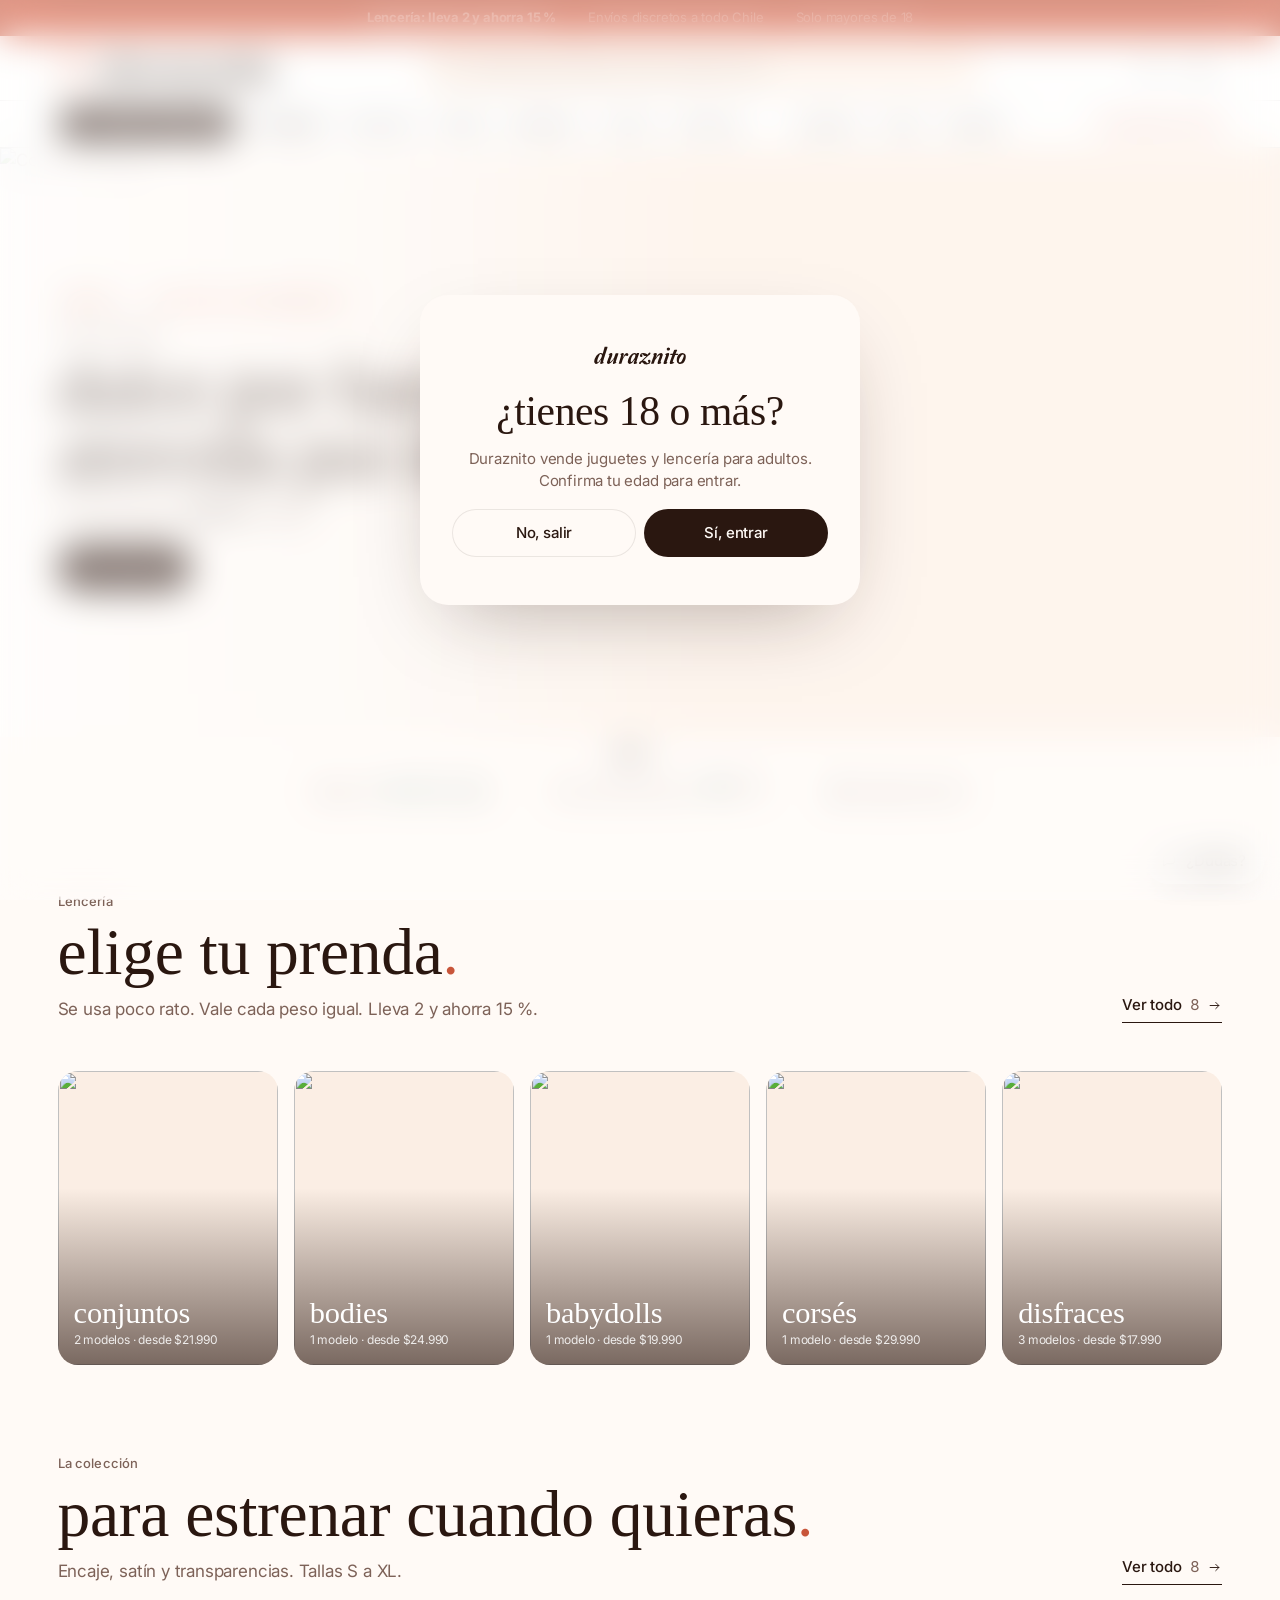
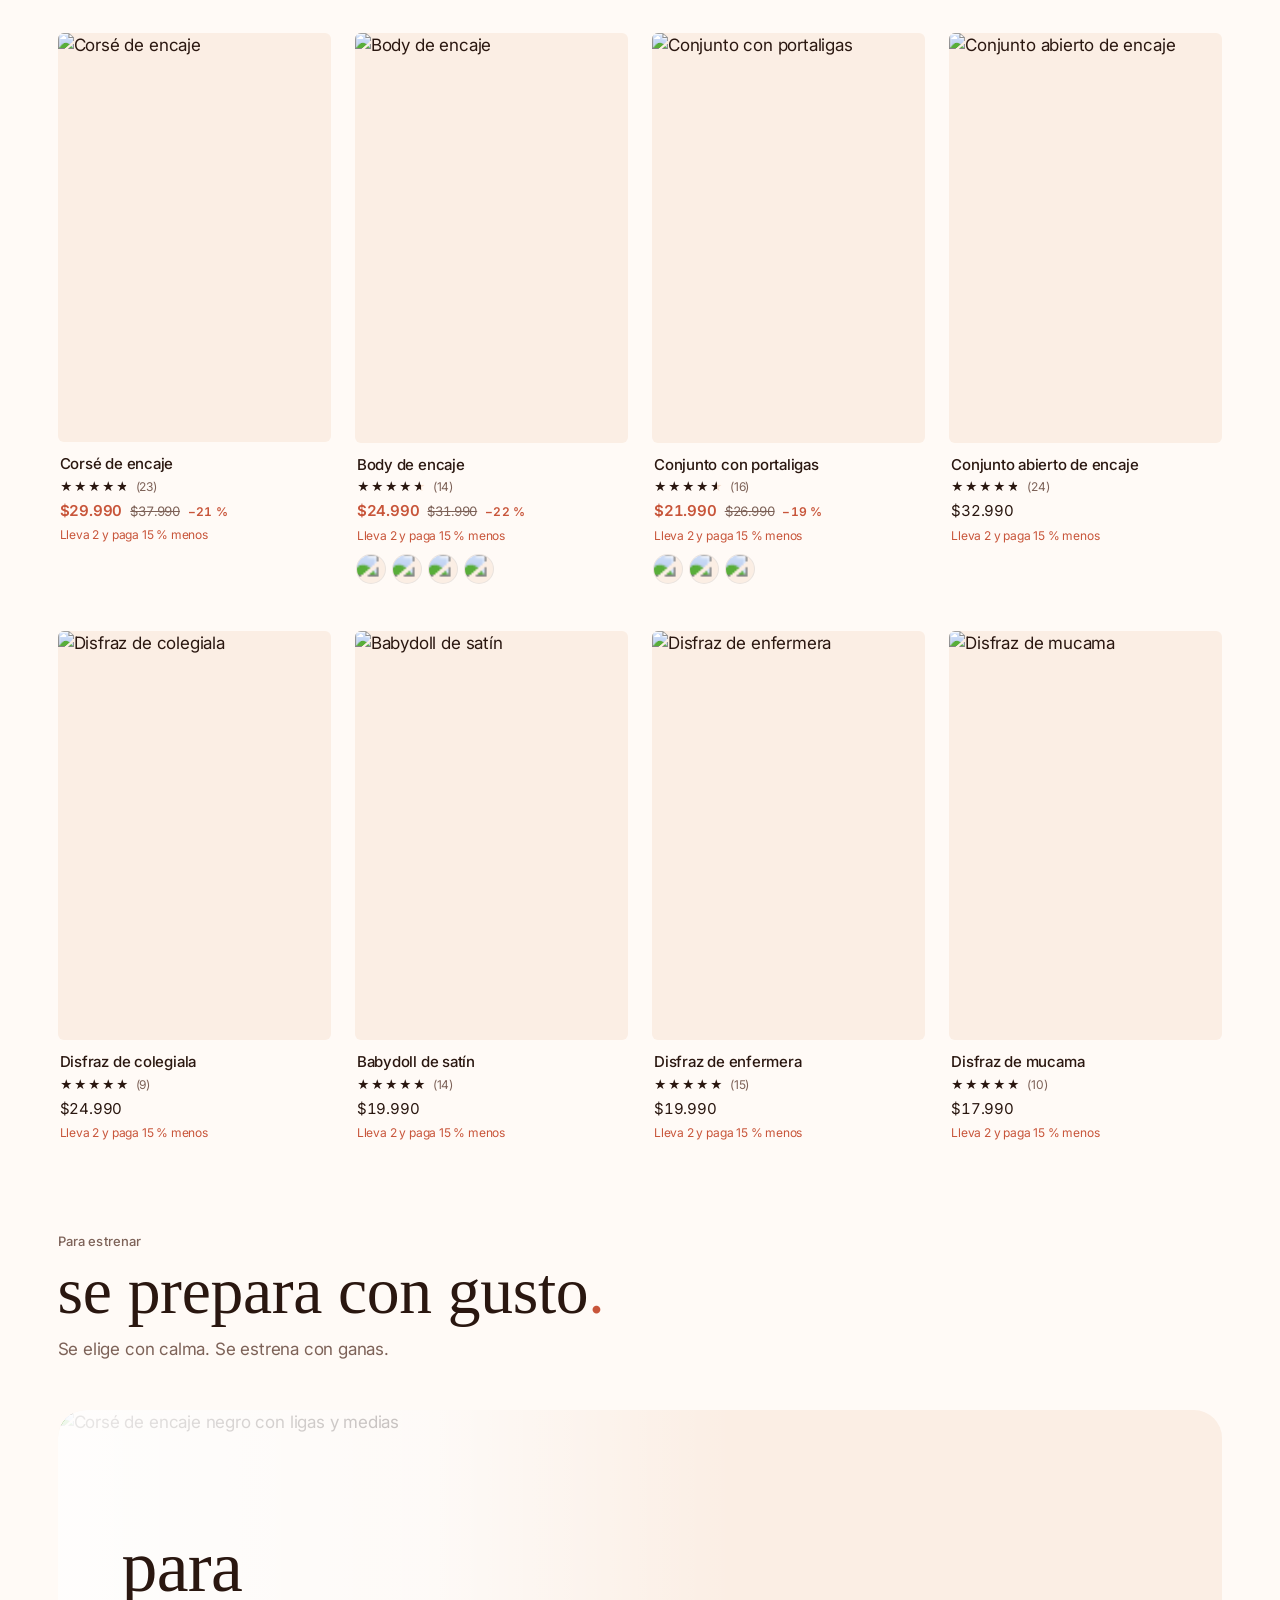
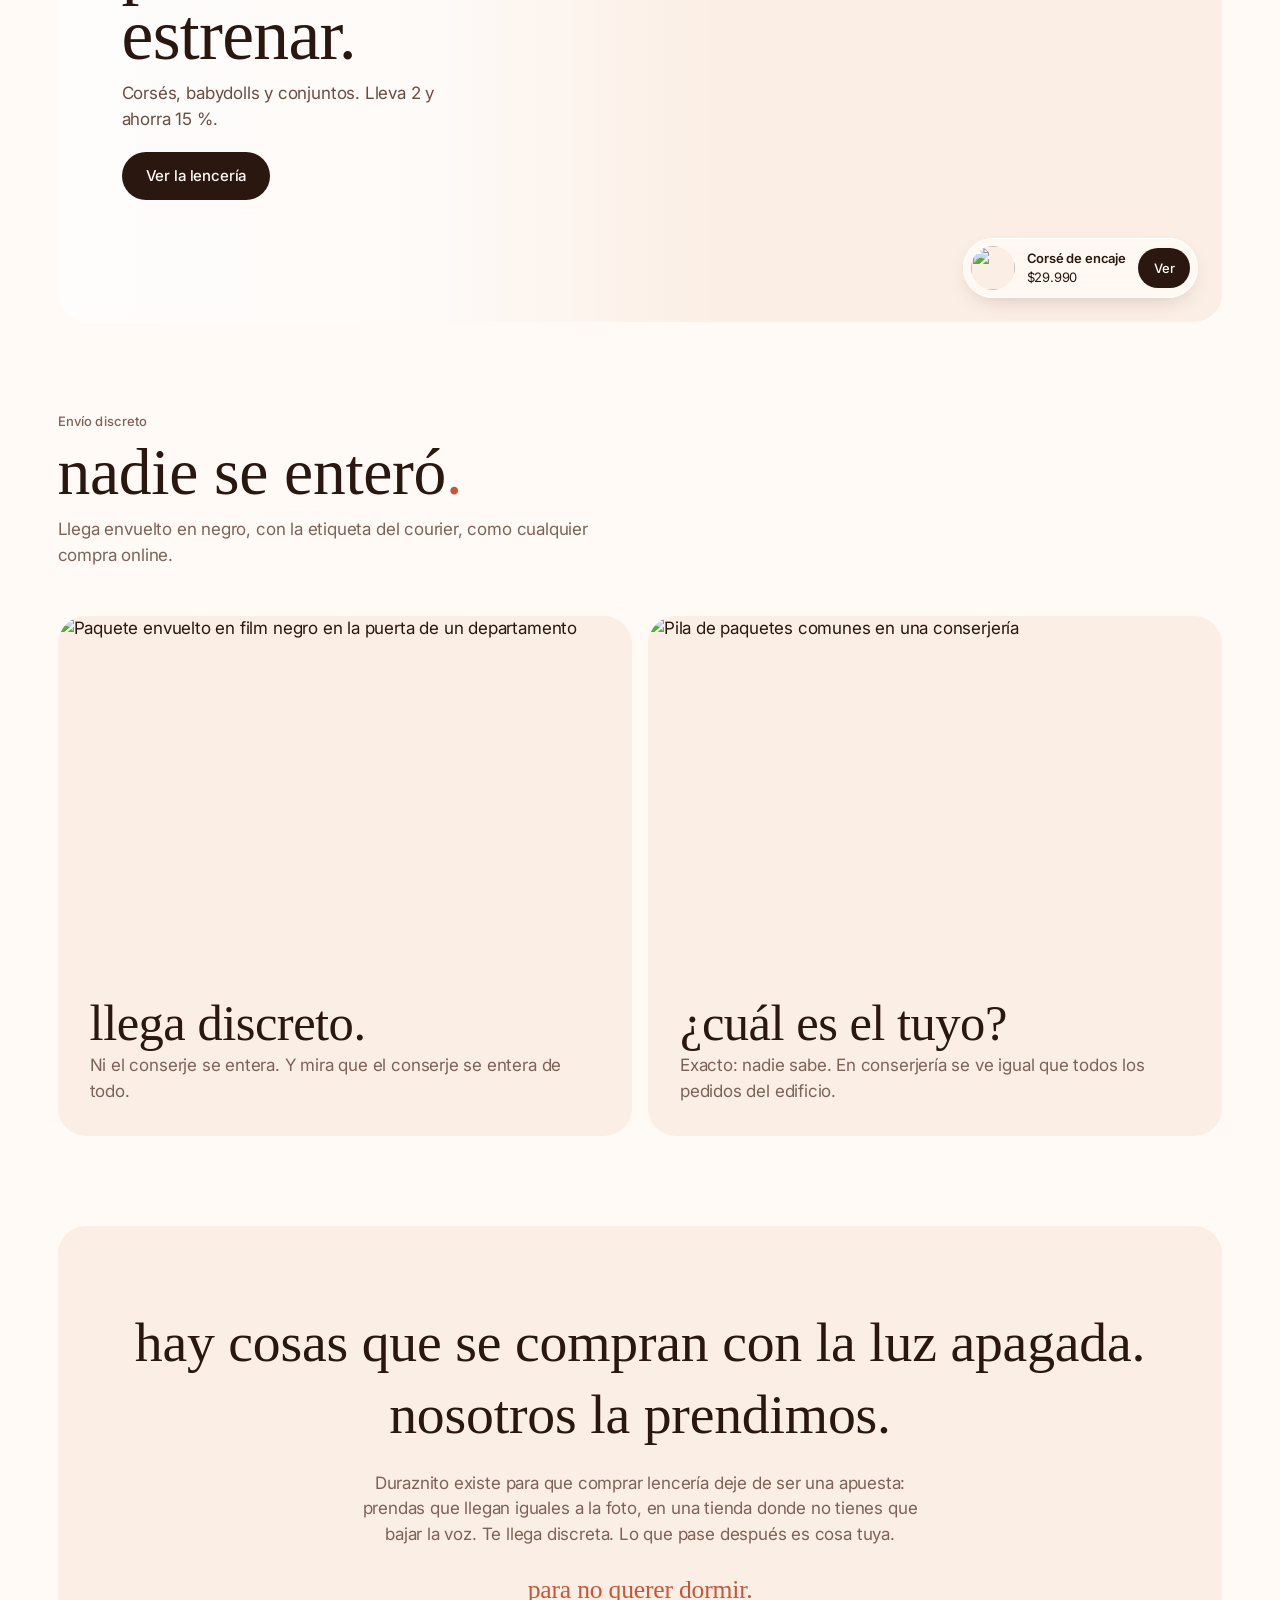
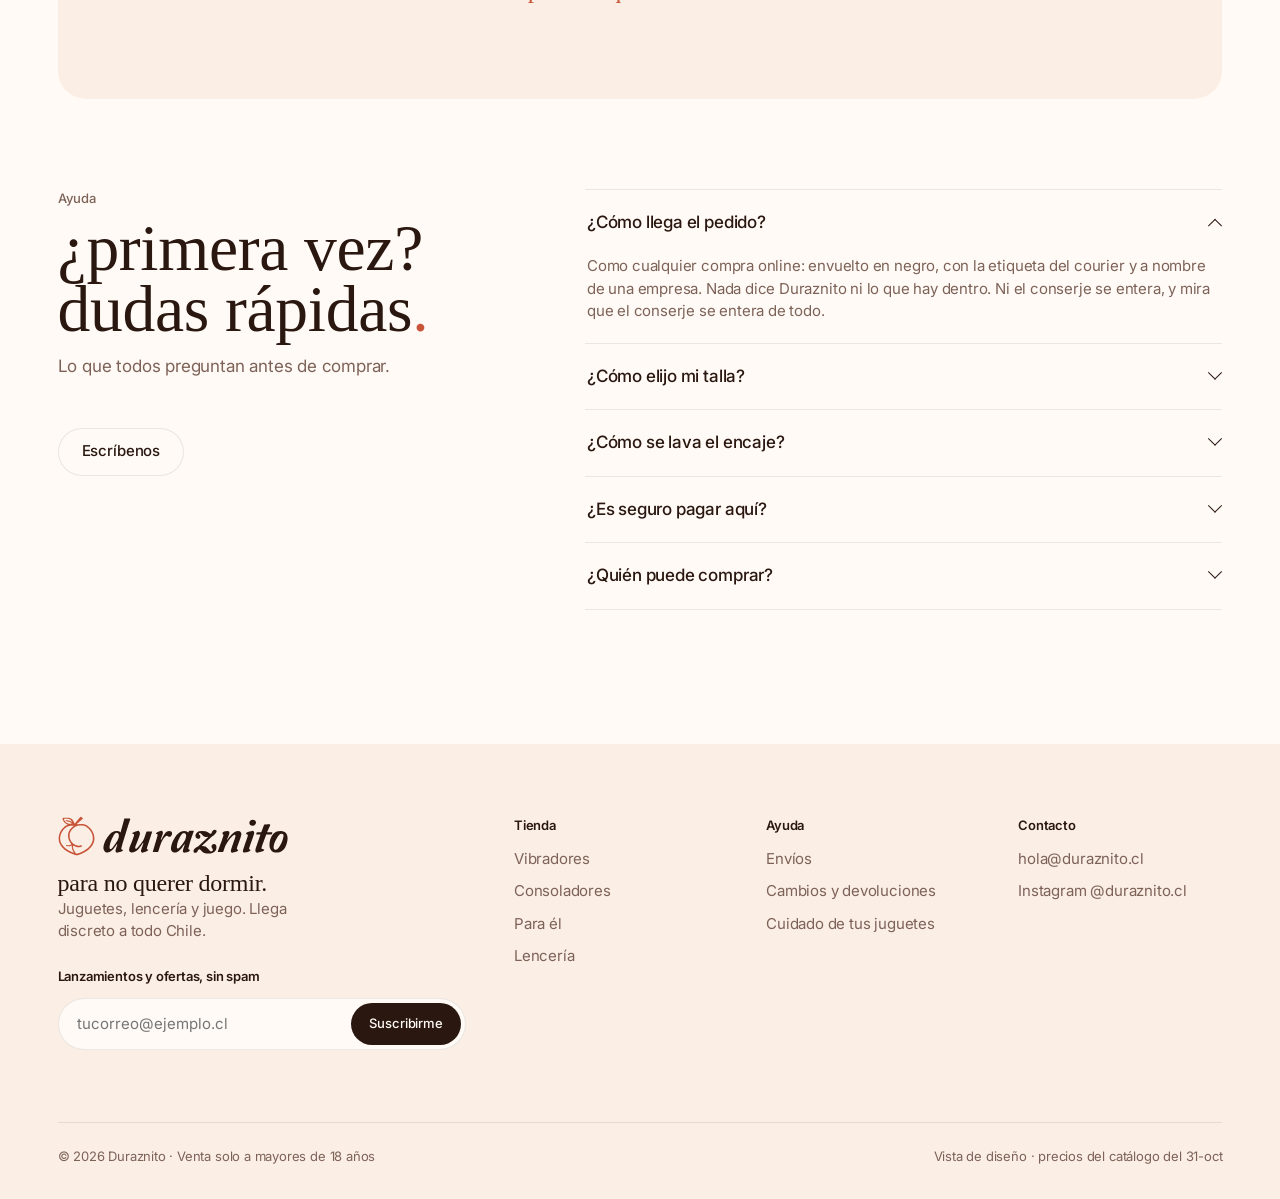
==== index.html @ 6ca9508d "Merge 771b130f2b788f3880e2b8d452454375cf0b1b4a into b8a52beb1737cdb9c5fe261516b08f91ba0f3e08" ====
<!doctype html>
<html lang="es">
<head>
  <meta charset="utf-8">
  <meta name="robots" content="noindex, nofollow">
  <meta http-equiv="Cache-Control" content="no-cache, no-store, must-revalidate">
  <meta name="viewport" content="width=device-width,initial-scale=1">
  <title>Duraznito · Juguetes, lencería y juego</title>
  <meta name="theme-color" content="#ffffff">
  <link rel="icon" href="assets/desvelo-durazno-favicon.svg" type="image/svg+xml">
  <link rel="icon" href="assets/desvelo-favicon-durazno-32.png" sizes="32x32" type="image/png">
  <link rel="apple-touch-icon" href="assets/desvelo-apple-touch-durazno.png">
  <link rel="preconnect" href="https://fonts.googleapis.com">
  <link rel="preconnect" href="https://fonts.gstatic.com" crossorigin>
  <link href="https://fonts.googleapis.com/css2?family=Inter:wght@400;500;600&display=swap" rel="stylesheet">
  <link rel="preload" href="assets/amperzand.ttf" as="font" type="font/ttf" crossorigin>
  <link rel="stylesheet" href="assets/base.css?v=1793928678">
  <script src="marca/config-vista-previa.js?v=1793928678"></script>
  <script src="assets/theme.js?v=1793928678" defer></script>
  <script src="assets/tienda-demo.js?v=1793928678" defer></script>
</head>
<body>
  <svg width="0" height="0" style="position:absolute" aria-hidden="true">
    <symbol id="i-buscar" viewBox="0 0 24 24"><circle cx="10.5" cy="10.5" r="6.5"/><path d="m15.5 15.5 4.5 4.5"/></symbol>
    <symbol id="i-cuenta" viewBox="0 0 24 24"><circle cx="12" cy="8.5" r="3.75"/><path d="M4.75 20c.9-3.6 3.75-5.5 7.25-5.5s6.35 1.9 7.25 5.5"/></symbol>
    <symbol id="i-bolsa" viewBox="0 0 24 24"><path d="M5.5 8.5h13l-.9 11.1a1.5 1.5 0 0 1-1.5 1.4H7.9a1.5 1.5 0 0 1-1.5-1.4z"/><path d="M9 8.5V7a3 3 0 0 1 6 0v1.5"/></symbol>
    <symbol id="i-menu" viewBox="0 0 24 24"><path d="M4 9h16M4 15h16"/></symbol>
    <symbol id="i-flecha" viewBox="0 0 24 24"><path d="M5 12h14m-5-5 5 5-5 5"/></symbol>
    <symbol id="i-mas" viewBox="0 0 24 24"><path d="M12 6v12M6 12h12"/></symbol>
    <symbol id="i-envio" viewBox="0 0 24 24"><path d="M3.5 7.5h10v9h-10zM13.5 10.5h3.6l3.4 3.2v2.8h-7"/><circle cx="7" cy="17.5" r="1.75"/><circle cx="17" cy="17.5" r="1.75"/></symbol>
    <symbol id="i-pago" viewBox="0 0 24 24"><rect x="3.5" y="6" width="17" height="12" rx="2.5"/><path d="M3.5 10h17M7 14.5h3"/></symbol>
    <symbol id="i-prev" viewBox="0 0 24 24"><path d="m14.5 6-6 6 6 6"/></symbol>
    <symbol id="i-next" viewBox="0 0 24 24"><path d="m9.5 6 6 6-6 6"/></symbol>
    <symbol id="i-pausa" viewBox="0 0 24 24"><path d="M9 6.5v11M15 6.5v11"/></symbol>
    <symbol id="i-play" viewBox="0 0 24 24"><path d="M8.5 6.2v11.6L18 12z"/></symbol>
    <symbol id="i-check" viewBox="0 0 24 24"><path d="m5.5 12.5 4 4 9-9"/></symbol>
    <symbol id="i-caja" viewBox="0 0 24 24"><path d="M4 8.5 12 4.5l8 4v7l-8 4-8-4z"/><path d="M4 8.5l8 4 8-4M12 12.5v7"/></symbol>
  </svg>

  <a class="skip-link" href="#inicio">Saltar al contenido</a>


  <div class="barra-servicio"><div class="page-width barra-servicio__in"><span><b>Lencería: lleva 2 y ahorra 15&nbsp;%</b></span><span>Envíos discretos a todo Chile</span><span>Solo mayores de 18</span></div></div>
  <header class="site-header">
    <div class="page-width header-inner header-inner--v2">
      <button class="mobile-nav-toggle" data-nav-toggle aria-controls="MobileNav" aria-expanded="false" aria-label="Abrir menú"><svg class="icono"><use href="#i-menu"/></svg></button>
      <a class="brand-logo" href="index.html" aria-label="Duraznito, inicio"><img class="logo-durazno" src="assets/desvelo-durazno-a-justo.svg" width="524" height="558" alt=""><img class="logo-palabra" src="assets/desvelo-wordmark.svg" width="3704" height="724" alt="Duraznito"></a>
      <button class="header-buscar" type="button" data-buscar><svg class="icono" aria-hidden="true"><use href="#i-buscar"/></svg>¿Qué buscas? Body, corsé, conjunto rojo…</button>
      <div class="header-actions">
        <a class="header-action" href="#" aria-label="Buscar" data-solo-movil><svg class="icono"><use href="#i-buscar"/></svg></a>
        <a class="header-action header-action--cuenta" href="#" aria-label="Cuenta"><svg class="icono"><use href="#i-cuenta"/></svg></a>
        <a class="header-action" href="#" aria-label="Bolsa" data-bolsa><svg class="icono"><use href="#i-bolsa"/></svg></a>
      </div>
    </div>
    <div class="header-fila2">
      <div class="page-width header-fila2__in">
        <button class="btn-categorias" type="button" data-catalogo aria-expanded="false" aria-controls="CatalogoMenu"><svg class="icono"><use href="#i-menu"/></svg>Todas las categorías</button>
        <a href="coleccion.html?c=lenceria" style="font-weight:600;opacity:1">Lencería</a><a href="coleccion.html?tipo=conjuntos">Conjuntos</a><a href="coleccion.html?tipo=bodies">Bodies</a><a href="coleccion.html?tipo=babydolls">Babydolls</a><a href="coleccion.html?tipo=corses">Corsés</a><a href="coleccion.html?tipo=disfraces">Disfraces</a><span class="header-fila2__sep" aria-hidden="true"></span><a href="coleccion.html?c=vibradores,consoladores,para-el,anal,bondage">Juguetes</a><a href="coleccion.html?c=packs">Packs</a><a href="coleccion.html?precio=p1,p2">Regalos</a>
        <div class="header-fila2__extra"><a href="#" data-test>Encuentra el tuyo</a></div>
      </div>
    </div>
    <div class="catalogo-menu" id="CatalogoMenu" data-catalogo-menu>
      <div class="page-width catalogo-menu__in">
        <div class="mlen"><div class="mlen__cabeza"><p class="mlen__titulo">lencería.</p><span>Lleva 2 prendas y ahorra 15 %</span><a class="boton" href="coleccion.html?c=lenceria">Toda la lencería (8)</a></div>
          <div class="mlen__tipos"><a class="mlen__tipo" href="coleccion.html?tipo=conjuntos"><img src="assets/desvelo-real-conjunto-con-portaligas.jpg" alt="" loading="lazy"><b>Conjuntos</b><span>desde $21.990</span></a><a class="mlen__tipo" href="coleccion.html?tipo=bodies"><img src="assets/desvelo-real-body-de-encaje.jpg" alt="" loading="lazy"><b>Bodies</b><span>desde $24.990</span></a><a class="mlen__tipo" href="coleccion.html?tipo=babydolls"><img src="assets/desvelo-real-babydoll-de-satin.jpg" alt="" loading="lazy"><b>Babydolls</b><span>desde $19.990</span></a><a class="mlen__tipo" href="coleccion.html?tipo=corses"><img src="assets/desvelo-real-corse-de-encaje.jpg" alt="" loading="lazy"><b>Corsés</b><span>desde $29.990</span></a><a class="mlen__tipo" href="coleccion.html?tipo=disfraces"><img src="assets/desvelo-real-disfraz-de-enfermera.jpg" alt="" loading="lazy"><b>Disfraces</b><span>desde $17.990</span></a></div></div>
        <a class="mpack" href="coleccion.html?c=packs"><img src="assets/desvelo-pack-real2-encaje-y-juego.jpg" alt="" loading="lazy"><b>Packs</b><span>5 packs · hasta 31 % menos que por separado</span></a>
        <div class="mresto"><p>Juguetes</p><a href="coleccion.html?c=vibradores">Vibradores<span>13</span></a><a href="coleccion.html?c=consoladores">Consoladores<span>6</span></a><a href="coleccion.html?c=para-el">Para él<span>14</span></a><a href="coleccion.html?c=anal">Anal<span>8</span></a><a href="coleccion.html?c=bondage">Bondage<span>5</span></a>
          <p>Atajos</p><a href="coleccion.html?primera">Ideal primera vez</a><a href="coleccion.html?para=pareja">Para jugar de a dos</a><a href="coleccion.html?precio=p1,p2">Regalos hasta $20.000</a><a class="boton boton--claro" href="coleccion.html">Ver toda la tienda</a></div>
      </div>
    </div>
    <nav class="mobile-nav" id="MobileNav" aria-label="Menú del celular">
      <a class="mobile-nav__lenceria" href="coleccion.html?c=lenceria">Lencería<img src="assets/desvelo-real-body-de-encaje.jpg" alt="" loading="lazy"></a>
      <div class="mobile-nav__tipos"><a href="coleccion.html?tipo=conjuntos"><img src="assets/desvelo-real-conjunto-con-portaligas.jpg" alt="" loading="lazy">Conjuntos</a><a href="coleccion.html?tipo=bodies"><img src="assets/desvelo-real-body-de-encaje.jpg" alt="" loading="lazy">Bodies</a><a href="coleccion.html?tipo=babydolls"><img src="assets/desvelo-real-babydoll-de-satin.jpg" alt="" loading="lazy">Babydolls</a><a href="coleccion.html?tipo=corses"><img src="assets/desvelo-real-corse-de-encaje.jpg" alt="" loading="lazy">Corsés</a><a href="coleccion.html?tipo=disfraces"><img src="assets/desvelo-real-disfraz-de-enfermera.jpg" alt="" loading="lazy">Disfraces</a></div>
      <a href="coleccion.html?c=packs">Packs<img src="assets/desvelo-pack-real2-encaje-y-juego.jpg" alt="" loading="lazy"></a>
      <a href="coleccion.html?c=vibradores">Vibradores<img src="assets/desvelo-real-varita-2-en-1.jpg" alt="" loading="lazy"></a><a href="coleccion.html?c=consoladores">Consoladores<img src="assets/desvelo-real-consolador-de-vidrio.jpg" alt="" loading="lazy"></a><a href="coleccion.html?c=para-el">Para él<img src="assets/desvelo-real-anillo-vibrador.jpg" alt="" loading="lazy"></a><a href="coleccion.html?c=anal">Anal<img src="assets/desvelo-real-plug-joya-mediano.jpg" alt="" loading="lazy"></a><a href="coleccion.html?c=bondage">Bondage<img src="assets/desvelo-real-esposas-de-felpa.jpg" alt="" loading="lazy"></a>
      <div class="mobile-nav__extra"><a href="coleccion.html?primera">Primera vez</a><a href="coleccion.html?para=pareja">Para parejas</a><a href="coleccion.html?precio=p1,p2">Regalos</a><a href="#" data-test>Encuentra el tuyo · test de 3 preguntas</a><a href="coleccion.html">Toda la tienda</a><a href="mailto:hola@duraznito.cl">Escríbenos</a></div>
    </nav>
  </header>

  <main id="inicio">
    <section class="hero" aria-roledescription="carrusel" aria-label="Destacados">
      <div class="carrusel" data-carrusel style="--intervalo:5s">
        <div class="carrusel__pista" tabindex="0">
          <article class="banner" aria-roledescription="diapositiva" aria-label="1 de 3">
            <picture class="banner__media"><source media="(max-width: 759px)" srcset="assets/desvelo-banner-real6-corse-movil.jpg" width="1536" height="1280"><img src="assets/desvelo-banner-real-corse.jpg" width="1536" height="1024" fetchpriority="high" alt="Corsé de encaje" style="object-position:70% center"></picture>
            <div class="banner__copy despertar"><p class="banner__oferta"><b>−21 %</b><span>precio de lanzamiento</span></p><p class="antetitulo">Corsé de encaje</p><h1 class="marca-titulo banner__titulo">dulce por fuera, atrevida por dentro.</h1><p class="banner__producto"><span>Corsé de encaje</span><span class="banner__precio">$29.990</span><s class="precio-antes" style="margin:0">$37.990</s></p><a class="boton" href="producto.html?p=corse-de-encaje">Ver el corsé<span class="banner__precio-boton"> · $29.990</span></a></div>
          </article><article class="banner" aria-roledescription="diapositiva" aria-label="2 de 3">
            <picture class="banner__media"><source media="(max-width: 759px)" srcset="assets/desvelo-banner-real6-portaligas-movil.jpg" width="1536" height="1280"><img src="assets/desvelo-banner-real-portaligas.jpg" width="1536" height="1024" loading="lazy" alt="Conjunto con portaligas rojo" style="object-position:70% center"></picture>
            <div class="banner__copy"><p class="banner__oferta"><b>−19 %</b><span>en el conjunto rojo</span></p><p class="antetitulo">Conjunto con portaligas</p><h2 class="marca-titulo banner__titulo">rojo, por si había dudas.</h2><p class="banner__producto"><span>Conjunto con portaligas</span><span class="banner__precio">$21.990</span><s class="precio-antes" style="margin:0">$26.990</s></p><a class="boton" href="producto.html?p=conjunto-con-portaligas">Ver el conjunto<span class="banner__precio-boton"> · $21.990</span></a></div>
          </article><article class="banner" aria-roledescription="diapositiva" aria-label="3 de 3">
            <picture class="banner__media"><source media="(max-width: 759px)" srcset="assets/desvelo-banner-real6-set-movil.jpg" width="1536" height="1280"><img src="assets/desvelo-banner-real-set.jpg" width="1536" height="1024" loading="lazy" alt="Conjuntos, bodies, corsés y más" style="object-position:70% center"></picture>
            <div class="banner__copy"><p class="banner__oferta"><b>−15 %</b><span>llevando 2 prendas</span></p><p class="antetitulo">Toda la lencería</p><h2 class="marca-titulo banner__titulo">lleva 2, paga 15&nbsp;% menos.</h2><p class="banner__producto"><span>Conjuntos, bodies, corsés y disfraces desde</span><span class="banner__precio">$17.990</span></p><a class="boton" href="coleccion.html?c=lenceria">Elegir mis dos<span class="banner__precio-boton"> · desde $17.990</span></a></div>
          </article>
        </div>
        <div class="carrusel__controles vidrio">
          <button class="carrusel__boton" type="button" data-prev aria-label="Anterior"><svg class="icono"><use href="#i-prev"/></svg></button>
          <div class="carrusel__puntos" data-puntos></div>
          <button class="carrusel__boton" type="button" data-next aria-label="Siguiente"><svg class="icono"><use href="#i-next"/></svg></button>
          <button class="carrusel__boton" type="button" data-pausa aria-label="Pausar"><svg class="icono"><use href="#i-pausa"/></svg></button>
        </div>
      </div>
      <div class="confianza page-width">
        <div class="confianza__grupo"><span class="confianza__txt">Pagas con</span><img src="assets/desvelo-pago-mercadopago.svg" alt="Mercado Pago" width="28" height="28"><img src="assets/desvelo-pago-visa.svg" alt="Visa" width="40" height="28"><img src="assets/desvelo-pago-mastercard.svg" alt="Mastercard" width="36" height="24"></div>
        <div class="confianza__grupo"><span class="confianza__txt">Envíos a todo Chile con</span><img class="confianza__bluex" src="assets/desvelo-envio-bluex.svg" alt="Blue Express" width="64" height="32"></div>
        <div class="confianza__grupo"><svg class="icono"><use href="#i-caja"/></svg><span class="confianza__txt">Empaque discreto</span></div>
      </div>
    </section>

    <section class="seccion--compacta page-width">
      <div class="seccion-cabeza aparece" data-titulo="Elige tu prenda."><div class="seccion-cabeza__textos"><p class="seccion-cabeza__que">Lencería</p><h2>elige tu prenda<span class="punto-final">.</span></h2><p class="seccion-cabeza__porque">Se usa poco rato. Vale cada peso igual. Lleva 2 y ahorra 15 %.</p></div><a class="ver-todo" href="coleccion.html?c=lenceria">Ver todo <span>8</span><svg class="icono"><use href="#i-flecha"/></svg></a></div>
      <div class="intencion intencion--cinco"><a class="puerta aparece" href="coleccion.html?tipo=conjuntos"><img src="assets/desvelo-real-conjunto-con-portaligas.jpg" alt="" loading="lazy"><span class="puerta__txt"><b>conjuntos</b><span>2 modelos · desde $21.990</span></span></a><a class="puerta aparece" href="coleccion.html?tipo=bodies"><img src="assets/desvelo-real-body-de-encaje.jpg" alt="" loading="lazy"><span class="puerta__txt"><b>bodies</b><span>1 modelo · desde $24.990</span></span></a><a class="puerta aparece" href="coleccion.html?tipo=babydolls"><img src="assets/desvelo-real-babydoll-de-satin.jpg" alt="" loading="lazy"><span class="puerta__txt"><b>babydolls</b><span>1 modelo · desde $19.990</span></span></a><a class="puerta aparece" href="coleccion.html?tipo=corses"><img src="assets/desvelo-real-corse-de-encaje.jpg" alt="" loading="lazy"><span class="puerta__txt"><b>corsés</b><span>1 modelo · desde $29.990</span></span></a><a class="puerta aparece" href="coleccion.html?tipo=disfraces"><img src="assets/desvelo-real-disfraz-de-enfermera.jpg" alt="" loading="lazy"><span class="puerta__txt"><b>disfraces</b><span>3 modelos · desde $17.990</span></span></a></div>
    </section>

    <section class="seccion--compacta page-width" id="lenceria">
      <div class="seccion-cabeza aparece" data-titulo="Para estrenar esta noche."><div class="seccion-cabeza__textos"><p class="seccion-cabeza__que">La colección</p><h2>para estrenar cuando quieras<span class="punto-final">.</span></h2><p class="seccion-cabeza__porque">Encaje, satín y transparencias. Tallas S a XL.</p></div><a class="ver-todo" href="coleccion.html?c=lenceria">Ver todo <span>8</span><svg class="icono"><use href="#i-flecha"/></svg></a></div>
      <div class="product-grid"><article class="product-card product-card--lenceria" data-handle="corse-de-encaje"><div class="product-card__media"><a href="producto.html?p=corse-de-encaje" class="product-card__enlace" aria-label="Corsé de encaje"><img class="product-card__principal" src="assets/desvelo-real-corse-de-encaje.jpg" width="1024" height="1536" loading="lazy" alt="Corsé de encaje"></a><button class="guardar" type="button" data-guardar="corse-de-encaje" aria-pressed="false" aria-label="Guardar Corsé de encaje"><svg class="icono" viewBox="0 0 24 24" aria-hidden="true"><path d="M7 4.5h10v15.5l-5-3.6-5 3.6z"/></svg></button></div><div class="product-card__info"><h3 class="product-card__title"><a href="producto.html?p=corse-de-encaje">Corsé de encaje</a></h3><p class="product-card__estrellas"><span class="estrellas" style="--v:4.7">★★★★★</span><span>(23)</span></p><p class="product-card__precio product-card__precio--oferta">$29.990<s>$37.990</s><span class="product-card__dcto">−21 %</span></p><p class="product-card__nota product-card__nota--oferta">Lleva 2 y paga 15 % menos</p></div></article><article class="product-card product-card--lenceria" data-handle="body-de-encaje"><div class="product-card__media"><a href="producto.html?p=body-de-encaje" class="product-card__enlace" aria-label="Body de encaje"><img class="product-card__principal" src="assets/desvelo-real-body-de-encaje--negro.jpg" width="1024" height="1536" loading="lazy" alt="Body de encaje"><img class="product-card__segunda" src="assets/desvelo-real-body-de-encaje--verde.jpg" width="1024" height="1536" loading="lazy" alt=""></a><button class="guardar" type="button" data-guardar="body-de-encaje" aria-pressed="false" aria-label="Guardar Body de encaje"><svg class="icono" viewBox="0 0 24 24" aria-hidden="true"><path d="M7 4.5h10v15.5l-5-3.6-5 3.6z"/></svg></button></div><div class="product-card__info"><h3 class="product-card__title"><a href="producto.html?p=body-de-encaje">Body de encaje</a></h3><p class="product-card__estrellas"><span class="estrellas" style="--v:4.6">★★★★★</span><span>(14)</span></p><p class="product-card__precio product-card__precio--oferta">$24.990<s>$31.990</s><span class="product-card__dcto">−22 %</span></p><p class="product-card__nota product-card__nota--oferta">Lleva 2 y paga 15 % menos</p><div class="product-card__miniaturas"><a class="miniatura" href="producto.html?p=body-de-encaje&amp;color=negro" data-foto="assets/desvelo-real-body-de-encaje--negro.jpg" title="Negro" aria-label="Body de encaje en negro"><img src="assets/desvelo-real-body-de-encaje--negro.jpg" width="1024" height="1536" loading="lazy" alt=""></a><a class="miniatura" href="producto.html?p=body-de-encaje&amp;color=verde" data-foto="assets/desvelo-real-body-de-encaje--verde.jpg" title="Verde" aria-label="Body de encaje en verde"><img src="assets/desvelo-real-body-de-encaje--verde.jpg" width="1024" height="1536" loading="lazy" alt=""></a><a class="miniatura" href="producto.html?p=body-de-encaje&amp;color=azul" data-foto="assets/desvelo-real-body-de-encaje--azul.jpg" title="Azul" aria-label="Body de encaje en azul"><img src="assets/desvelo-real-body-de-encaje--azul.jpg" width="1024" height="1536" loading="lazy" alt=""></a><a class="miniatura" href="producto.html?p=body-de-encaje&amp;color=rojo" data-foto="assets/desvelo-real-body-de-encaje--rojo.jpg" title="Rojo" aria-label="Body de encaje en rojo"><img src="assets/desvelo-real-body-de-encaje--rojo.jpg" width="1024" height="1536" loading="lazy" alt=""></a></div></div></article><article class="product-card product-card--lenceria" data-handle="conjunto-con-portaligas"><div class="product-card__media"><a href="producto.html?p=conjunto-con-portaligas" class="product-card__enlace" aria-label="Conjunto con portaligas"><img class="product-card__principal" src="assets/desvelo-real-conjunto-con-portaligas--rojo.jpg" width="1024" height="1536" loading="lazy" alt="Conjunto con portaligas"><img class="product-card__segunda" src="assets/desvelo-real-conjunto-con-portaligas--negro.jpg" width="1024" height="1536" loading="lazy" alt=""></a><button class="guardar" type="button" data-guardar="conjunto-con-portaligas" aria-pressed="false" aria-label="Guardar Conjunto con portaligas"><svg class="icono" viewBox="0 0 24 24" aria-hidden="true"><path d="M7 4.5h10v15.5l-5-3.6-5 3.6z"/></svg></button></div><div class="product-card__info"><h3 class="product-card__title"><a href="producto.html?p=conjunto-con-portaligas">Conjunto con portaligas</a></h3><p class="product-card__estrellas"><span class="estrellas" style="--v:4.5">★★★★★</span><span>(16)</span></p><p class="product-card__precio product-card__precio--oferta">$21.990<s>$26.990</s><span class="product-card__dcto">−19 %</span></p><p class="product-card__nota product-card__nota--oferta">Lleva 2 y paga 15 % menos</p><div class="product-card__miniaturas"><a class="miniatura" href="producto.html?p=conjunto-con-portaligas&amp;color=rojo" data-foto="assets/desvelo-real-conjunto-con-portaligas--rojo.jpg" title="Rojo" aria-label="Conjunto con portaligas en rojo"><img src="assets/desvelo-real-conjunto-con-portaligas--rojo.jpg" width="1024" height="1536" loading="lazy" alt=""></a><a class="miniatura" href="producto.html?p=conjunto-con-portaligas&amp;color=negro" data-foto="assets/desvelo-real-conjunto-con-portaligas--negro.jpg" title="Negro" aria-label="Conjunto con portaligas en negro"><img src="assets/desvelo-real-conjunto-con-portaligas--negro.jpg" width="1024" height="1536" loading="lazy" alt=""></a><a class="miniatura" href="producto.html?p=conjunto-con-portaligas&amp;color=blanco" data-foto="assets/desvelo-real-conjunto-con-portaligas--blanco.jpg" title="Blanco" aria-label="Conjunto con portaligas en blanco"><img src="assets/desvelo-real-conjunto-con-portaligas--blanco.jpg" width="1024" height="1536" loading="lazy" alt=""></a></div></div></article><article class="product-card product-card--lenceria" data-handle="conjunto-abierto-de-encaje"><div class="product-card__media"><a href="producto.html?p=conjunto-abierto-de-encaje" class="product-card__enlace" aria-label="Conjunto abierto de encaje"><img class="product-card__principal" src="assets/desvelo-real-conjunto-abierto-de-encaje.jpg" width="1024" height="1536" loading="lazy" alt="Conjunto abierto de encaje"></a><button class="guardar" type="button" data-guardar="conjunto-abierto-de-encaje" aria-pressed="false" aria-label="Guardar Conjunto abierto de encaje"><svg class="icono" viewBox="0 0 24 24" aria-hidden="true"><path d="M7 4.5h10v15.5l-5-3.6-5 3.6z"/></svg></button></div><div class="product-card__info"><h3 class="product-card__title"><a href="producto.html?p=conjunto-abierto-de-encaje">Conjunto abierto de encaje</a></h3><p class="product-card__estrellas"><span class="estrellas" style="--v:4.7">★★★★★</span><span>(24)</span></p><p class="product-card__precio">$32.990</p><p class="product-card__nota product-card__nota--oferta">Lleva 2 y paga 15 % menos</p></div></article><article class="product-card product-card--lenceria" data-handle="disfraz-de-colegiala"><div class="product-card__media"><a href="producto.html?p=disfraz-de-colegiala" class="product-card__enlace" aria-label="Disfraz de colegiala"><img class="product-card__principal" src="assets/desvelo-real-disfraz-de-colegiala-2.jpg" width="1024" height="1536" loading="lazy" alt="Disfraz de colegiala"></a><button class="guardar" type="button" data-guardar="disfraz-de-colegiala" aria-pressed="false" aria-label="Guardar Disfraz de colegiala"><svg class="icono" viewBox="0 0 24 24" aria-hidden="true"><path d="M7 4.5h10v15.5l-5-3.6-5 3.6z"/></svg></button></div><div class="product-card__info"><h3 class="product-card__title"><a href="producto.html?p=disfraz-de-colegiala">Disfraz de colegiala</a></h3><p class="product-card__estrellas"><span class="estrellas" style="--v:4.9">★★★★★</span><span>(9)</span></p><p class="product-card__precio">$24.990</p><p class="product-card__nota product-card__nota--oferta">Lleva 2 y paga 15 % menos</p></div></article><article class="product-card product-card--lenceria" data-handle="babydoll-de-satin"><div class="product-card__media"><a href="producto.html?p=babydoll-de-satin" class="product-card__enlace" aria-label="Babydoll de satín"><img class="product-card__principal" src="assets/desvelo-real-babydoll-de-satin.jpg" width="1024" height="1536" loading="lazy" alt="Babydoll de satín"></a><button class="guardar" type="button" data-guardar="babydoll-de-satin" aria-pressed="false" aria-label="Guardar Babydoll de satín"><svg class="icono" viewBox="0 0 24 24" aria-hidden="true"><path d="M7 4.5h10v15.5l-5-3.6-5 3.6z"/></svg></button></div><div class="product-card__info"><h3 class="product-card__title"><a href="producto.html?p=babydoll-de-satin">Babydoll de satín</a></h3><p class="product-card__estrellas"><span class="estrellas" style="--v:4.9">★★★★★</span><span>(14)</span></p><p class="product-card__precio">$19.990</p><p class="product-card__nota product-card__nota--oferta">Lleva 2 y paga 15 % menos</p></div></article><article class="product-card product-card--lenceria" data-handle="disfraz-de-enfermera"><div class="product-card__media"><a href="producto.html?p=disfraz-de-enfermera" class="product-card__enlace" aria-label="Disfraz de enfermera"><img class="product-card__principal" src="assets/desvelo-real-disfraz-de-enfermera.jpg" width="1024" height="1536" loading="lazy" alt="Disfraz de enfermera"></a><button class="guardar" type="button" data-guardar="disfraz-de-enfermera" aria-pressed="false" aria-label="Guardar Disfraz de enfermera"><svg class="icono" viewBox="0 0 24 24" aria-hidden="true"><path d="M7 4.5h10v15.5l-5-3.6-5 3.6z"/></svg></button></div><div class="product-card__info"><h3 class="product-card__title"><a href="producto.html?p=disfraz-de-enfermera">Disfraz de enfermera</a></h3><p class="product-card__estrellas"><span class="estrellas" style="--v:4.9">★★★★★</span><span>(15)</span></p><p class="product-card__precio">$19.990</p><p class="product-card__nota product-card__nota--oferta">Lleva 2 y paga 15 % menos</p></div></article><article class="product-card product-card--lenceria" data-handle="disfraz-de-mucama"><div class="product-card__media"><a href="producto.html?p=disfraz-de-mucama" class="product-card__enlace" aria-label="Disfraz de mucama"><img class="product-card__principal" src="assets/desvelo-real-disfraz-de-mucama-2.jpg" width="1024" height="1536" loading="lazy" alt="Disfraz de mucama"></a><button class="guardar" type="button" data-guardar="disfraz-de-mucama" aria-pressed="false" aria-label="Guardar Disfraz de mucama"><svg class="icono" viewBox="0 0 24 24" aria-hidden="true"><path d="M7 4.5h10v15.5l-5-3.6-5 3.6z"/></svg></button></div><div class="product-card__info"><h3 class="product-card__title"><a href="producto.html?p=disfraz-de-mucama">Disfraz de mucama</a></h3><p class="product-card__estrellas"><span class="estrellas" style="--v:4.9">★★★★★</span><span>(10)</span></p><p class="product-card__precio">$17.990</p><p class="product-card__nota product-card__nota--oferta">Lleva 2 y paga 15 % menos</p></div></article></div>
    </section>

    <section class="seccion--compacta page-width">
      <div class="seccion-cabeza aparece" data-titulo="Se prepara con gusto."><div class="seccion-cabeza__textos"><p class="seccion-cabeza__que">Para estrenar</p><h2>se prepara con gusto<span class="punto-final">.</span></h2><p class="seccion-cabeza__porque">Se elige con calma. Se estrena con ganas.</p></div></div>
      <div class="campana campana--ancha aparece"><img class="campana__foto" src="assets/desvelo-escena-real4-cama.jpg" alt="Corsé de encaje negro con ligas y medias" loading="lazy" style="object-position:72% center"><div class="campana__copy"><p class="marca-titulo campana__titulo">para estrenar.</p><p>Corsés, babydolls y conjuntos. Lleva 2 y ahorra 15 %.</p><a class="boton" href="coleccion.html?c=lenceria">Ver la lencería</a></div>
        <div class="campana__ficha vidrio"><img src="assets/desvelo-real-corse-de-encaje.jpg" alt=""><span><b>Corsé de encaje</b>$29.990</span><a class="boton" href="producto.html?p=corse-de-encaje">Ver</a></div></div>
    </section>

    <section class="seccion--compacta page-width" aria-label="Cómo llega">
      <div class="seccion-cabeza aparece" data-titulo="Nadie se enteró."><div class="seccion-cabeza__textos"><p class="seccion-cabeza__que">Envío discreto</p><h2>nadie se enteró<span class="punto-final">.</span></h2><p class="seccion-cabeza__porque">Llega envuelto en negro, con la etiqueta del courier, como cualquier compra online.</p></div></div>
      <div class="duo">
        <div class="campana aparece"><img class="campana__foto" src="assets/desvelo-paquete-puerta.jpg" alt="Paquete envuelto en film negro en la puerta de un departamento" loading="lazy" style="object-position:70% center"><div class="campana__copy"><p class="marca-titulo campana__titulo">llega discreto.</p><p>Ni el conserje se entera. Y mira que el conserje se entera de todo.</p></div></div>
        <div class="campana aparece"><img class="campana__foto" src="assets/desvelo-paquete-conserjeria.jpg" alt="Pila de paquetes comunes en una conserjería" loading="lazy" style="object-position:70% center"><div class="campana__copy"><p class="marca-titulo campana__titulo">¿cuál es el tuyo?</p><p>Exacto: nadie sabe. En conserjería se ve igual que todos los pedidos del edificio.</p></div></div>
      </div>
    </section>

    <section class="seccion--compacta page-width" aria-label="Manifiesto">
      <div class="manifiesto aparece">
        <p class="manifiesto__linea">hay cosas que se compran con la luz apagada.</p>
        <p class="manifiesto__linea manifiesto__linea--fuerte">nosotros la prendimos.</p>
        <p class="manifiesto__cuerpo">Duraznito existe para que comprar lencería deje de ser una apuesta: prendas que llegan iguales a la foto, en una tienda donde no tienes que bajar la voz. Te llega discreta. Lo que pase después es cosa tuya.</p>
        <p class="manifiesto__firma">para no querer dormir.</p>
      </div>
    </section>

    <section class="seccion--compacta page-width">
      <div class="dudas">
        <div><div class="seccion-cabeza aparece" data-titulo="¿Primera vez? Dudas rápidas."><div class="seccion-cabeza__textos"><p class="seccion-cabeza__que">Ayuda</p><h2>¿Primera vez? Dudas rápidas<span class="punto-final">.</span></h2><p class="seccion-cabeza__porque">Lo que todos preguntan antes de comprar.</p></div></div><a class="boton boton--claro" href="mailto:hola@duraznito.cl">Escríbenos</a></div>
        <div class="acordeon">
          <details open><summary>¿Cómo llega el pedido?</summary><div class="acordeon__cuerpo"><p>Como cualquier compra online: envuelto en negro, con la etiqueta del courier y a nombre de una empresa. Nada dice Duraznito ni lo que hay dentro. Ni el conserje se entera, y mira que el conserje se entera de todo.</p></div></details>
          <details><summary>¿Cómo elijo mi talla?</summary><div class="acordeon__cuerpo"><p>En cada prenda está «¿Qué talla soy?»: compara tus medidas con la tabla. Si quedas entre dos, escríbenos antes de comprar y te ayudamos.</p></div></details>
          <details><summary>¿Cómo se lava el encaje?</summary><div class="acordeon__cuerpo"><p>A mano, en agua fría y con jabón suave. Sin secadora: se seca extendido y a la sombra. Así el encaje dura mucho más.</p></div></details>
          <details><summary>¿Es seguro pagar aquí?</summary><div class="acordeon__cuerpo"><p>Sí: pagas en una plataforma de pago protegida.</p></div></details>
          <details><summary>¿Quién puede comprar?</summary><div class="acordeon__cuerpo"><p>Solo mayores de 18 años.</p></div></details>
        </div>
      </div>
    </section>
  </main>

  <footer class="site-footer">
    <div class="page-width">
      <div class="footer-grid">
        <div>
          <a class="footer-logo" href="index.html" aria-label="Duraznito"><img class="logo-durazno" src="assets/desvelo-durazno-a-justo.svg" width="524" height="558" alt=""><img class="logo-palabra" src="assets/desvelo-wordmark.svg" width="3704" height="724" alt="Duraznito"></a>
          <p class="footer-intro"><span class="marca-titulo" style="font-size:1.5rem;color:var(--tinta)">para no querer dormir.</span><br>Juguetes, lencería y juego. Llega discreto a todo Chile.</p>
          <form class="suscribir" data-suscribir style="margin-top:var(--s-5)"><p class="footer-title" style="margin:0">Lanzamientos y ofertas, sin spam</p><div class="suscribir__fila"><input type="email" required placeholder="tucorreo@ejemplo.cl" aria-label="Correo"><button class="boton" type="submit">Suscribirme</button></div></form>
        </div>
        <div><p class="footer-title">Tienda</p><ul class="footer-links"><li><a href="coleccion.html?c=vibradores">Vibradores</a></li><li><a href="coleccion.html?c=consoladores">Consoladores</a></li><li><a href="coleccion.html?c=para-el">Para él</a></li><li><a href="coleccion.html?c=lenceria">Lencería</a></li></ul></div>
        <div><p class="footer-title">Ayuda</p><ul class="footer-links"><li><a href="#inicio">Envíos</a></li><li><a href="#inicio">Cambios y devoluciones</a></li><li><a href="#inicio">Cuidado de tus juguetes</a></li></ul></div>
        <div><p class="footer-title">Contacto</p><ul class="footer-links"><li><a href="mailto:hola@duraznito.cl">hola@duraznito.cl</a></li><li><a href="https://www.instagram.com/duraznito.cl/" target="_blank" rel="noopener">Instagram @duraznito.cl</a></li></ul></div>
      </div>
      <div class="footer-bottom"><span>© 2026 Duraznito · Venta solo a mayores de 18 años</span><span>Vista de diseño · precios del catálogo del 31-oct</span></div>
    </div>
  </footer>
  <a class="flotante-dudas vidrio" href="mailto:hola@duraznito.cl"><svg class="icono" viewBox="0 0 24 24" aria-hidden="true"><path d="M5 18.5V7a2.5 2.5 0 0 1 2.5-2.5h9A2.5 2.5 0 0 1 19 7v6a2.5 2.5 0 0 1-2.5 2.5H9z"/></svg>¿Dudas?</a>
</body>
</html>
---- assets/base.css ----
/* ==========================================================================
   DESVELO · sistema visual v2 «Sábana blanca»
   Una sola fuente: la usan el tema Shopify, preview.html y el guion visual.
   Reglas en AGENTS.md · Guion en /guion/
   ========================================================================== */

@font-face {
  font-family: "Amperzand";
  src: url("amperzand.ttf?v=signos3") format("truetype");
  font-display: swap;
  font-style: normal;
  font-weight: 400;
}

:root {
  /* — Color de marca (nombres propios, no hex) — */
  --blanco: #fffaf6;   /* Sábana: fondo de todo */
  --nacar: #fbeee4;    /* Nácar: superficie y fondo de foto de producto */
  --bruma: #f1d9c8;    /* Bruma: líneas fuertes, campos */
  --grafito: #7d6258;  /* Grafito: texto secundario */
  --tinta: #2a1710;    /* Tinta: texto, logo, botón principal */
  --vino: #c8553a;     /* Vino: el ÚNICO acento. Precio rebajado, foco, insignias */
  --linea: rgba(42, 23, 16, 0.09);

  /* — Colores de producto (solo para muestras de color) — */
  --c-negro: #2a1710;
  --c-marfil: #f1ebe1;
  --c-rubor: #e7bdb5;
  --c-moca: #b88a72;
  --c-vino: #6e1a30;

  /* — Tipografía — */
  --f-marca: "Amperzand", "Iowan Old Style", Georgia, serif;
  --f-ui: "Inter", -apple-system, BlinkMacSystemFont, "SF Pro Text", "Segoe UI", sans-serif;

  --t-hero: clamp(3.25rem, 2rem + 5.6vw, 7rem);
  --t-1: clamp(2.5rem, 1.7rem + 3.2vw, 4.5rem);
  --t-2: clamp(2rem, 1.5rem + 1.9vw, 3rem);
  --t-3: 1.375rem;
  --t-cuerpo: 1.0625rem;
  --t-chico: 0.9375rem;
  --t-mini: 0.8125rem;

  /* — Espacio: escala fija. Entre secciones SIEMPRE --s-seccion — */
  --s-1: 4px;
  --s-2: 8px;
  --s-3: 12px;
  --s-4: 16px;
  --s-5: 24px;
  --s-6: 32px;
  --s-7: 48px;
  --s-8: 72px;
  --s-seccion: clamp(88px, 6rem + 3vw, 144px);
  --gutter: clamp(20px, 4.5vw, 64px);
  --ancho: 1320px;

  /* — Forma — */
  --r-tile: 28px;
  --r-card: 20px;
  --r-campo: 14px;
  --r-pill: 999px;

  /* — Movimiento — */
  --ease: cubic-bezier(0.22, 1, 0.36, 1);
  --rapido: 180ms;
  --medio: 420ms;
  --lento: 900ms;

  --sombra-flota: 0 1px 2px rgba(42, 23, 16, 0.04), 0 12px 32px -12px rgba(42, 23, 16, 0.14);
}

/* — Base — */
*, *::before, *::after { box-sizing: border-box; }
html { -webkit-text-size-adjust: 100%; scroll-padding-top: 80px; }
body {
  margin: 0;
  background: var(--blanco);
  color: var(--tinta);
  font-family: var(--f-ui);
  font-size: var(--t-cuerpo);
  line-height: 1.5;
  letter-spacing: -0.011em;
  -webkit-font-smoothing: antialiased;
  text-rendering: optimizeLegibility;
}
a { color: inherit; text-decoration: none; }
img, svg { display: block; max-width: 100%; }
img { height: auto; }
:where(button, input, select) { font: inherit; color: inherit; }
:where(h1, h2, h3, h4, p) { margin: 0; }
:focus-visible { outline: 2px solid var(--vino); outline-offset: 3px; border-radius: 6px; }
.visually-hidden {
  position: absolute !important; width: 1px; height: 1px; padding: 0; margin: -1px;
  overflow: hidden; clip: rect(0 0 0 0); white-space: nowrap; border: 0;
}
.skip-link { position: absolute; left: 12px; top: -80px; z-index: 50; padding: 10px 16px; background: var(--tinta); color: var(--blanco); border-radius: var(--r-pill); }
.skip-link:focus { top: 12px; }

.page-width { width: min(var(--ancho), 100% - 2 * var(--gutter)); margin-inline: auto; }
.seccion { padding-block: var(--s-seccion) 0; }

/* — Tipografía — */
.marca-titulo {
  font-family: var(--f-marca);
  font-weight: 400;
  letter-spacing: -0.01em;
  line-height: 0.95;
  text-transform: lowercase; /* Amperzand SIEMPRE en minúscula, como el logo: sus mayúsculas son de fantasía */
}
.titulo-hero { font-size: var(--t-hero); }
.titulo-1 { font-size: var(--t-1); }
.titulo-2 { font-size: var(--t-2); }
.titulo-ui { font-family: var(--f-ui); font-size: var(--t-2); font-weight: 600; letter-spacing: -0.03em; line-height: 1.05; }
.bajada { color: var(--grafito); font-size: clamp(1.0625rem, 1rem + 0.3vw, 1.25rem); line-height: 1.45; max-width: 40ch; text-wrap: pretty; }
.antetitulo { color: var(--grafito); font-size: var(--t-mini); font-weight: 500; letter-spacing: 0; }

/* — Botones — */
.boton {
  display: inline-flex; align-items: center; justify-content: center; gap: var(--s-2);
  min-height: 48px; padding: 0 var(--s-5);
  border: 0; border-radius: var(--r-pill);
  background: var(--tinta); color: var(--blanco);
  font-size: var(--t-chico); font-weight: 500; letter-spacing: -0.01em;
  cursor: pointer;
  transition: background var(--rapido) var(--ease), transform var(--rapido) var(--ease), box-shadow var(--rapido) var(--ease);
}
.boton:hover { background: #2a2627; }
.boton:active { transform: scale(0.97); }
.boton--claro { background: var(--blanco); color: var(--tinta); box-shadow: inset 0 0 0 1px var(--linea); }
.boton--claro:hover { background: var(--nacar); }
.boton--sobre-foto { background: rgba(255, 255, 255, 0.86); color: var(--tinta); backdrop-filter: blur(16px) saturate(1.4); -webkit-backdrop-filter: blur(16px) saturate(1.4); }
.boton--sobre-foto:hover { background: var(--blanco); }
.enlace {
  display: inline-flex; align-items: center; gap: 6px;
  color: var(--tinta); font-size: var(--t-chico); font-weight: 500;
}
.enlace svg { width: 14px; height: 14px; transition: transform var(--rapido) var(--ease); }
.enlace:hover svg { transform: translateX(3px); }
.icono { width: 20px; height: 20px; stroke: currentColor; fill: none; stroke-width: 1.5; stroke-linecap: round; stroke-linejoin: round; }

/* — Barra de servicio — */
.barra-servicio { background: var(--nacar); color: var(--grafito); font-size: var(--t-mini); }
.barra-servicio__in { min-height: 36px; display: flex; align-items: center; justify-content: center; gap: var(--s-6); text-align: center; }
.barra-servicio__in span + span { display: none; }
@media (min-width: 760px) { .barra-servicio__in span + span { display: inline; } }

/* — Encabezado (vidrio blanco, fijo) — */
.site-header {
  position: sticky; top: 0; z-index: 30;
  background: rgba(255, 255, 255, 0.82);
  backdrop-filter: blur(20px) saturate(1.6); -webkit-backdrop-filter: blur(20px) saturate(1.6);
  border-bottom: 1px solid var(--linea);
}
.header-inner { min-height: 64px; display: grid; grid-template-columns: 1fr auto 1fr; align-items: center; gap: var(--s-5); }
.brand-logo { display: block; width: 116px; justify-self: center; }
.brand-logo svg, .brand-logo img { width: 100%; height: auto; }
.header-nav { display: none; gap: var(--s-6); font-size: var(--t-chico); }
.header-nav a { color: var(--tinta); opacity: 0.78; transition: opacity var(--rapido); }
.header-nav a:hover { opacity: 1; }
.header-actions { display: flex; justify-content: flex-end; align-items: center; gap: var(--s-1); }
.header-action, .mobile-nav-toggle {
  position: relative; display: inline-grid; place-items: center;
  width: 44px; height: 44px; border: 0; border-radius: var(--r-pill);
  background: none; cursor: pointer; transition: background var(--rapido);
}
.header-action:hover, .mobile-nav-toggle:hover { background: var(--nacar); }
.header-action__count {
  position: absolute; top: 7px; right: 6px; min-width: 16px; height: 16px; padding: 0 4px;
  display: grid; place-items: center; border-radius: var(--r-pill);
  background: var(--tinta); color: var(--blanco); font-size: 10px; font-weight: 600;
}
.mobile-nav-toggle { justify-self: start; margin-left: -10px; }
.header-action--cuenta { display: none; } /* celular: solo buscar y bolsa, así el logo queda al centro */
.mobile-nav { display: none; border-top: 1px solid var(--linea); padding: var(--s-3) var(--gutter) var(--s-5); }
.mobile-nav[open], .mobile-nav.is-open { display: block; }
.mobile-nav a { display: block; padding: 14px 0; font-size: var(--t-3); font-weight: 500; letter-spacing: -0.02em; border-bottom: 1px solid var(--linea); }
@media (min-width: 990px) {
  .header-inner { grid-template-columns: auto 1fr auto; }
  .brand-logo { justify-self: start; width: 124px; }
  .header-nav { display: flex; justify-content: center; }
  .mobile-nav-toggle { display: none; }
  .header-action--cuenta { display: inline-grid; }
}

/* — Material: «vidrio de mañana». Solo en piezas CHICAS (controles, insignias, avisos, menú):
     nunca en paneles grandes ni en muchas tarjetas a la vez (backdrop-filter cuesta). — */
.vidrio {
  background: rgba(255, 255, 255, 0.62);
  -webkit-backdrop-filter: blur(14px) saturate(1.6);
  backdrop-filter: blur(14px) saturate(1.6);
  box-shadow: inset 0 0 0 1px rgba(255, 255, 255, 0.7), inset 0 1px 0 rgba(255, 255, 255, 0.9), 0 8px 24px -12px rgba(42, 23, 16, 0.28);
}
.vidrio--oscuro {
  background: rgba(42, 23, 16, 0.42); color: var(--blanco);
  box-shadow: inset 0 0 0 1px rgba(255, 255, 255, 0.14), inset 0 1px 0 rgba(255, 255, 255, 0.18), 0 8px 24px -12px rgba(0, 0, 0, 0.4);
}
@supports not ((backdrop-filter: blur(1px)) or (-webkit-backdrop-filter: blur(1px))) {
  .vidrio { background: rgba(255, 255, 255, 0.92); }
  .vidrio--oscuro { background: rgba(42, 23, 16, 0.86); }
}

/* — Hero: carrusel panorámico de banners de producto (proporción tipo Tecnobox, ~2,8:1) — */
.hero { padding-top: var(--s-4); }
.carrusel { position: relative; }
.carrusel__pista {
  display: grid; grid-auto-flow: column; grid-auto-columns: 100%;
  overflow-x: auto; scroll-snap-type: x mandatory; overscroll-behavior-x: contain;
  border-radius: var(--r-tile); scrollbar-width: none;
}
.carrusel__pista::-webkit-scrollbar { display: none; }
.banner {
  position: relative; isolation: isolate; overflow: hidden; scroll-snap-align: start;
  aspect-ratio: 1 / 1; max-height: 520px; background: var(--nacar);
  display: flex;
}
.banner__media, .banner__media img { position: absolute; inset: 0; width: 100%; height: 100%; }
.banner__media { z-index: -1; }
.banner__media img { object-fit: cover; }
.banner__copy { display: flex; flex-direction: column; align-items: flex-start; gap: var(--s-3); padding: var(--s-6) var(--s-5); }
.banner__titulo { font-size: clamp(2.6rem, 1.6rem + 3.6vw, 5.25rem); max-width: 10ch; }
.banner__producto { display: flex; flex-wrap: wrap; align-items: center; gap: 6px var(--s-3); font-size: var(--t-chico); color: #6a4c40; }
.banner__precio { color: var(--tinta); font-weight: 600; font-variant-numeric: tabular-nums; }
.banner .boton { margin-top: var(--s-2); }
.banner__precio-boton { font-variant-numeric: tabular-nums; margin-left: -5px; }
@media (max-width: 759px) {
  /* Celular: titular arriba, botón con precio abajo, el producto respira al centro */
  .banner { aspect-ratio: 4 / 5; max-height: 560px; }
  .banner__copy { width: 100%; padding: var(--s-5); }
  .banner__titulo { font-size: clamp(2.1rem, 9.5vw, 2.8rem); max-width: 11ch; }
  .banner__producto { display: none; }
  .banner .boton { margin-top: auto; }
  .carrusel__controles { right: var(--s-5); bottom: calc(var(--s-5) + 6px); padding: 0 4px; height: 36px; }
  .carrusel__controles .carrusel__boton { display: none; }
}
@media (min-width: 760px) {
  .banner__precio-boton { display: none; }
  .banner__titulo { max-width: 12ch; font-size: clamp(2.6rem, 1.4rem + 3.2vw, 4.6rem); }
}
@media (min-width: 760px) {
  .banner { aspect-ratio: auto; height: clamp(340px, 31vw, 500px); max-height: none; }
  .banner__copy { align-self: center; padding: 0 0 0 clamp(36px, 5.5vw, 88px); max-width: 620px; }
}
/* Controles: una cápsula de vidrio chica (el único vidrio del banner) */
.carrusel__controles {
  position: absolute; right: var(--s-4); bottom: var(--s-4);
  display: flex; align-items: center; gap: 2px; padding: 4px; border-radius: var(--r-pill);
}
.carrusel__boton {
  width: 34px; height: 34px; display: grid; place-items: center; border: 0; border-radius: 50%;
  background: none; cursor: pointer; transition: background var(--rapido), transform var(--rapido) var(--ease);
}
.carrusel__boton:hover { background: rgba(255, 255, 255, 0.7); }
.carrusel__boton:active { transform: scale(0.92); }
.carrusel__boton .icono { width: 16px; height: 16px; }
.carrusel__puntos { display: flex; gap: 6px; padding: 0 6px; }
.carrusel__punto { position: relative; width: 6px; height: 6px; padding: 0; border: 0; border-radius: var(--r-pill); background: rgba(42, 23, 16, 0.28); cursor: pointer; overflow: hidden; transition: width var(--medio) var(--ease); }
.carrusel__punto.is-activo { width: 26px; }
.carrusel__punto.is-activo::after { content: ""; position: absolute; inset: 0; background: var(--tinta); transform-origin: left; animation: punto-avanza var(--intervalo, 5s) linear forwards; }
.carrusel.is-pausado .carrusel__punto.is-activo::after { animation: none; transform: none; }
@keyframes punto-avanza { from { transform: scaleX(0); } to { transform: scaleX(1); } }
@media (prefers-reduced-motion: reduce) { .carrusel__punto.is-activo::after { animation: none; } }

/* — Confianza: franja fina bajo el banner (como Tecnobox), sin cajas — */
.confianza { display: flex; flex-wrap: wrap; justify-content: center; gap: var(--s-3) clamp(24px, 6vw, 96px); padding: var(--s-5) 0 0; color: var(--grafito); font-size: var(--t-chico); }
.confianza span { display: inline-flex; align-items: center; gap: var(--s-2); }
.confianza .icono { width: 18px; height: 18px; color: var(--tinta); }

/* — Biblioteca de movimiento de la marca (la usan tienda y guion) —
   despertar: el texto pasa de desenfocado a nítido, como abrir los ojos.
   persiana: una banda de luz de ventana cruza la foto (hover de producto).
   trazo:    el logo se escribe con tinta (SVG con pathLength=1). */
@media (prefers-reduced-motion: no-preference) {
  .despertar > * { animation: despertar 1.1s var(--ease) both; }
  .despertar > :nth-child(2) { animation-delay: 90ms; }
  .despertar > :nth-child(3) { animation-delay: 180ms; }
  .despertar > :nth-child(4) { animation-delay: 270ms; }
  .persiana { position: relative; overflow: hidden; }
  .persiana::after {
    content: ""; position: absolute; inset: -20% -60%; pointer-events: none;
    background: repeating-linear-gradient(115deg, transparent 0 34px, rgba(255, 255, 255, 0.34) 34px 58px);
    mix-blend-mode: soft-light; opacity: 0; transform: translateX(-30%);
    transition: opacity var(--medio) var(--ease), transform 1.4s var(--ease);
  }
  .persiana:hover::after { opacity: 1; transform: translateX(10%); }
}
@keyframes despertar { from { opacity: 0; filter: blur(10px); transform: translateY(10px); } to { opacity: 1; filter: blur(0); transform: none; } }
@keyframes trazo { 0% { stroke-dashoffset: 1; stroke-opacity: 1; fill-opacity: 0; } 65% { stroke-dashoffset: 0; stroke-opacity: 1; fill-opacity: 0; } 100% { stroke-dashoffset: 0; stroke-opacity: 0; fill-opacity: 1; } }
.trazo { fill: currentColor; stroke: currentColor; stroke-width: 6; stroke-dasharray: 1; stroke-dashoffset: 0; stroke-opacity: 0; } /* al terminar no queda borde: el logo mantiene su peso real */
.trazo.is-animando { animation: trazo 2.6s var(--ease) both; }

/* — Encabezado de sección — */
.encabezado { display: flex; flex-wrap: wrap; align-items: end; justify-content: space-between; gap: var(--s-4) var(--s-6); margin-bottom: var(--s-7); }
.encabezado__textos { display: grid; gap: var(--s-3); }

/* — Categorías: baldosas con nombre debajo — */
.categorias { display: grid; gap: var(--s-4); grid-template-columns: minmax(0, 1fr); }
.categoria { display: grid; gap: var(--s-4); }
.categoria__media { position: relative; overflow: hidden; border-radius: var(--r-tile); background: var(--nacar); aspect-ratio: 4 / 5; }
.categoria__media img { width: 100%; height: 100%; object-fit: cover; transition: transform var(--lento) var(--ease); }
.categoria:hover .categoria__media img { transform: scale(1.03); }
.categoria__pie { display: flex; align-items: baseline; justify-content: space-between; gap: var(--s-4); padding-inline: var(--s-1); }
.categoria__nombre { font-family: var(--f-marca); font-size: var(--t-2); line-height: 1; text-transform: lowercase; }
@media (max-width: 759px) {
  /* Celular: carrusel deslizable que asoma la siguiente, no tres baldosas apiladas */
  .categorias {
    grid-template-columns: none; grid-auto-flow: column; grid-auto-columns: 78%;
    overflow-x: auto; scroll-snap-type: x mandatory; overscroll-behavior-x: contain;
    margin-inline: calc(-1 * var(--gutter)); padding-inline: var(--gutter); scroll-padding-inline: var(--gutter);
    scrollbar-width: none;
  }
  .categorias::-webkit-scrollbar { display: none; }
  .categoria { scroll-snap-align: start; }
}
@media (min-width: 760px) { .categorias { grid-template-columns: repeat(3, minmax(0, 1fr)); gap: var(--s-5); } }
.categoria__cuenta { color: var(--grafito); font-size: var(--t-mini); font-variant-numeric: tabular-nums; }
@media (min-width: 990px) {
  /* Seis categorías: una sola fila de baldosas cuadradas */
  .categorias--seis { grid-template-columns: repeat(6, minmax(0, 1fr)); gap: var(--s-4); }
  .categorias--seis .categoria__media { aspect-ratio: 3 / 4; border-radius: var(--r-card); }
  .categorias--seis .categoria__nombre { font-size: 1.75rem; }
}
@media (min-width: 760px) and (max-width: 989px) { .categorias--seis { grid-template-columns: repeat(3, minmax(0, 1fr)); } }

/* — Grilla y tarjeta de producto — */
.product-grid { display: grid; gap: var(--s-6) var(--s-4); grid-template-columns: repeat(2, minmax(0, 1fr)); }
@media (min-width: 990px) { .product-grid { grid-template-columns: repeat(4, minmax(0, 1fr)); gap: var(--s-7) var(--s-5); } }
.product-card { display: grid; gap: var(--s-4); }
.product-card__media { position: relative; display: block; overflow: hidden; aspect-ratio: 4 / 5; border-radius: var(--r-card); background: var(--nacar); }
.product-card__media img, .product-card__placeholder { width: 100%; height: 100%; object-fit: cover; transition: transform var(--lento) var(--ease); }
.product-card:hover .product-card__media img { transform: scale(1.03); }
.product-card__insignia {
  position: absolute; top: var(--s-3); left: var(--s-3);
  padding: 5px 10px; border-radius: var(--r-pill);
  background: rgba(255, 255, 255, 0.9); color: var(--tinta);
  font-size: 12px; font-weight: 500;
}
.product-card__rapido {
  position: absolute; right: var(--s-3); bottom: var(--s-3);
  display: inline-flex; align-items: center; gap: 6px; height: 40px; padding: 0 14px 0 11px;
  border: 0; border-radius: var(--r-pill); color: var(--tinta); font-size: var(--t-mini); font-weight: 500; cursor: pointer;
  opacity: 0; transform: translateY(8px) scale(0.96);
  transition: opacity var(--medio) var(--ease), transform var(--medio) var(--ease), background var(--rapido);
}
.product-card__rapido .icono { width: 16px; height: 16px; }
.product-card__rapido:hover { background: rgba(255, 255, 255, 0.86); }
.product-card__rapido:active { transform: scale(0.94); }
.product-card:hover .product-card__rapido, .product-card__rapido:focus-visible { opacity: 1; transform: none; }
.product-card__rapido.is-listo { background: var(--tinta); color: var(--blanco); }
@media (hover: none) {
  /* Táctil: siempre visible, solo el ícono */
  .product-card__rapido { opacity: 1; transform: none; width: 40px; padding: 0; justify-content: center; background: rgba(255, 255, 255, 0.94); box-shadow: 0 4px 14px -6px rgba(42, 23, 16, 0.35); }
  .product-card__rapido span { display: none; }
}
.product-card__info { display: grid; gap: 6px; padding-inline: 2px; }
.product-card__title { font-size: var(--t-chico); font-weight: 500; letter-spacing: -0.015em; text-wrap: balance; }
.product-card__tipo { color: var(--grafito); font-size: var(--t-mini); }
.product-card__precio { font-size: var(--t-chico); color: var(--tinta); }
.product-card__precio s { color: var(--grafito); margin-left: 6px; }
.product-card__precio--rebaja { color: var(--vino); }
.muestras { display: flex; gap: 6px; margin-top: 2px; }
.muestra { width: 14px; height: 14px; border-radius: 50%; box-shadow: inset 0 0 0 1px rgba(42, 23, 16, 0.14); }
.muestra.is-activa { box-shadow: inset 0 0 0 1px rgba(42, 23, 16, 0.14), 0 0 0 2px var(--blanco), 0 0 0 3px var(--tinta); }

/* — Banda editorial: foto + texto, una idea — */
.editorial { display: grid; gap: var(--s-6); align-items: center; }
.editorial__media { overflow: hidden; border-radius: var(--r-tile); background: var(--nacar); aspect-ratio: 3 / 2; }
.editorial__media img { width: 100%; height: 100%; object-fit: cover; }
.editorial__texto { display: grid; gap: var(--s-5); justify-items: start; max-width: 460px; }
@media (min-width: 990px) { .editorial { grid-template-columns: 7fr 5fr; gap: var(--s-8); } }

/* — Súmalo a tu pedido (productos «solo en carrito») — */
.sumar { display: grid; gap: var(--s-6); padding: clamp(28px, 4vw, 56px); border-radius: var(--r-tile); background: var(--nacar); align-items: center; }
.sumar__texto { display: grid; gap: var(--s-3); }
.sumar__lista { list-style: none; margin: 0; padding: 0; display: grid; }
.sumar__lista li { display: flex; justify-content: space-between; gap: var(--s-4); padding: 14px 0; border-bottom: 1px solid var(--linea); font-size: var(--t-chico); }
.sumar__lista li:first-child { border-top: 1px solid var(--linea); }
.sumar__lista li span:last-child { color: var(--grafito); font-variant-numeric: tabular-nums; }
.sumar__media { overflow: hidden; border-radius: var(--r-card); aspect-ratio: 3 / 2; background: var(--blanco); }
.sumar__media img { width: 100%; height: 100%; object-fit: cover; }
@media (min-width: 990px) { .sumar { grid-template-columns: 4fr 3fr 5fr; gap: var(--s-7); } }

/* — Promesas (sin franja de color: tres datos sobre nácar) — */
.promesas { display: grid; gap: var(--s-2); grid-template-columns: minmax(0, 1fr); }
.promesa { display: grid; gap: var(--s-3); align-content: start; padding: var(--s-6); border-radius: var(--r-card); background: var(--nacar); }
.promesa .icono { width: 24px; height: 24px; margin-bottom: var(--s-2); }
.promesa strong { font-size: var(--t-cuerpo); font-weight: 600; letter-spacing: -0.02em; }
.promesa span { color: var(--grafito); font-size: var(--t-chico); }
@media (min-width: 760px) { .promesas { grid-template-columns: repeat(3, minmax(0, 1fr)); gap: var(--s-4); } }

/* — Pie — */
.site-footer { margin-top: var(--s-seccion); background: var(--nacar); padding: var(--s-8) 0 var(--s-6); font-size: var(--t-chico); }
.footer-grid { display: grid; gap: var(--s-7); grid-template-columns: minmax(0, 1fr); }
.footer-logo { display: block; width: 132px; margin-bottom: var(--s-4); }
.footer-intro { color: var(--grafito); max-width: 32ch; }
.footer-title { font-size: var(--t-mini); font-weight: 600; margin-bottom: var(--s-3); }
.footer-links { list-style: none; padding: 0; margin: 0; display: grid; gap: 10px; }
.footer-links a, .footer-links li { color: var(--grafito); transition: color var(--rapido); }
.footer-links a:hover { color: var(--tinta); }
.footer-bottom { display: flex; flex-wrap: wrap; justify-content: space-between; gap: var(--s-3); margin-top: var(--s-8); padding-top: var(--s-5); border-top: 1px solid var(--linea); color: var(--grafito); font-size: var(--t-mini); }
@media (min-width: 760px) { .footer-grid { grid-template-columns: 2fr repeat(3, minmax(0, 1fr)); } }

/* — Sin apariciones al hacer scroll (Max, 2-nov: es un e-commerce, la página tiene que estar lista de una) — */

.product-card__enlace { display: block; height: 100%; }

/* — Aviso (toast) de vidrio: «agregado a tu bolsa» — */
.aviso {
  position: fixed; left: 50%; bottom: max(20px, env(safe-area-inset-bottom)); z-index: 60;
  display: flex; align-items: center; gap: var(--s-3); padding: 8px 18px 8px 8px; border-radius: var(--r-pill);
  font-size: var(--t-chico); width: max-content; max-width: calc(100% - 24px); opacity: 0; transform: translate(-50%, 16px) scale(0.98); pointer-events: none;
  transition: opacity var(--medio) var(--ease), transform var(--medio) var(--ease);
}
.aviso.is-visible { opacity: 1; transform: translate(-50%, 0); pointer-events: auto; }
.aviso img { width: 40px; height: 40px; border-radius: 50%; object-fit: cover; background: var(--nacar); }
.aviso strong { font-weight: 600; }
.aviso a { text-decoration: underline; text-underline-offset: 3px; margin-left: var(--s-2); }

/* =========================================================================
   TIENDA: producto, colección, bolsa, edad
   ========================================================================= */

/* — Migas — */
.migas { display: flex; flex-wrap: wrap; gap: 6px; padding: var(--s-5) 0 var(--s-4); font-size: var(--t-mini); color: var(--grafito); }
.migas a:hover { color: var(--tinta); }
.migas span[aria-hidden] { opacity: 0.5; }

/* — Foto en camino (producto sin foto: honesto, con la marca) — */
.foto-en-camino { position: absolute; inset: 0; display: grid; place-items: center; align-content: center; gap: var(--s-3); background: var(--nacar); color: var(--grafito); font-size: var(--t-mini); text-align: center; }
.foto-en-camino svg { width: 22%; max-width: 72px; color: var(--bruma); }

/* — Página de producto — */
.pdp { display: grid; gap: var(--s-6); grid-template-columns: minmax(0, 1fr); padding-bottom: var(--s-6); }
@media (min-width: 990px) { .pdp { grid-template-columns: minmax(0, 1fr) minmax(0, 1fr); gap: var(--s-8); align-items: start; } }
.galeria { display: grid; gap: var(--s-3); align-content: start; }
@media (min-width: 990px) { .galeria { position: sticky; top: 88px; } }
.galeria__principal { position: relative; overflow: hidden; border-radius: var(--r-tile); background: var(--nacar); aspect-ratio: 1; max-height: calc(100svh - 190px); width: 100%; margin-inline: auto; }
.galeria__pista { display: grid; grid-auto-flow: column; grid-auto-columns: 100%; height: 100%; overflow: hidden; scroll-snap-type: x mandatory; scrollbar-width: none; }
.galeria__pista.is-deslizable { overflow-x: auto; overscroll-behavior-x: contain; }
.galeria__pista::-webkit-scrollbar { display: none; }
.galeria__pista figure { position: relative; margin: 0; scroll-snap-align: start; }
.galeria__pista img { width: 100%; height: 100%; object-fit: cover; }
.galeria__flecha { position: absolute; top: 50%; z-index: 2; width: 40px; height: 40px; margin-top: -20px; display: grid; place-items: center; border: 0; border-radius: 50%; cursor: pointer; opacity: 0; transition: opacity var(--rapido); }
.galeria__principal:hover .galeria__flecha, .galeria__flecha:focus-visible { opacity: 1; }
.galeria__flecha--prev { left: var(--s-3); } .galeria__flecha--next { right: var(--s-3); }
.galeria__flecha .icono { width: 16px; height: 16px; }
.galeria__puntos { position: absolute; left: 50%; bottom: var(--s-3); transform: translateX(-50%); display: flex; gap: 6px; padding: 6px 8px; border-radius: var(--r-pill); }
.galeria__puntos i { width: 6px; height: 6px; border-radius: 50%; background: rgba(42, 23, 16, 0.25); transition: width var(--medio) var(--ease), background var(--rapido); }
.galeria__puntos i.is-activo { width: 18px; border-radius: 6px; background: var(--tinta); }
.galeria__miniaturas { display: flex; gap: var(--s-2); }
.galeria__mini { width: 64px; aspect-ratio: 1; padding: 0; border: 0; border-radius: 12px; overflow: hidden; background: var(--nacar); cursor: pointer; opacity: 0.65; transition: opacity var(--rapido), box-shadow var(--rapido); }
.galeria__mini img { width: 100%; height: 100%; object-fit: cover; }
.galeria__mini[aria-current="true"] { opacity: 1; box-shadow: 0 0 0 2px var(--tinta); }
.galeria__nota { font-size: 12px; color: var(--grafito); }
.galeria__insignia { position: absolute; top: var(--s-4); left: var(--s-4); z-index: 1; padding: 6px 12px; border-radius: var(--r-pill); font-size: 12px; font-weight: 500; }
@media (max-width: 989px) { .galeria__miniaturas, .galeria__flecha { display: none; } .galeria__principal { max-height: none; } }
@media (min-width: 990px) { .galeria__puntos { display: none; } }

.compra { display: grid; gap: var(--s-5); }
@media (min-width: 990px) { .compra { position: sticky; top: 88px; } }
.compra__cabeza { display: grid; gap: var(--s-3); }
.compra__nombre { font-size: clamp(1.75rem, 1.4rem + 1.2vw, 2.5rem); font-weight: 600; letter-spacing: -0.035em; line-height: 1.05; text-wrap: balance; }
.compra__precio { display: flex; align-items: baseline; gap: var(--s-3); font-size: 1.375rem; font-weight: 500; font-variant-numeric: tabular-nums; }
.stock { font-size: var(--t-mini); color: var(--grafito); }
.stock--pocos { color: var(--vino); font-weight: 500; }

/* «Completa tu pedido»: complementos con check (sube el ticket con los productos solo-en-carrito) */
.completa { border-radius: var(--r-card); background: var(--nacar); padding: var(--s-4); display: grid; gap: var(--s-2); }
.completa__titulo { display: flex; justify-content: space-between; align-items: baseline; font-size: var(--t-chico); font-weight: 600; padding: 2px 4px var(--s-2); }
.completa__titulo span { font-weight: 400; font-size: var(--t-mini); color: var(--grafito); }
.complemento { display: grid; grid-template-columns: 22px 52px minmax(0, 1fr) auto; align-items: center; gap: var(--s-3); padding: 8px; border-radius: 14px; background: var(--blanco); cursor: pointer; transition: box-shadow var(--rapido); }
.complemento:hover { box-shadow: inset 0 0 0 1px var(--linea); }
.complemento input { width: 20px; height: 20px; margin: 0; accent-color: var(--tinta); }
.complemento__foto { position: relative; width: 52px; aspect-ratio: 1; border-radius: 10px; overflow: hidden; background: var(--nacar); }
.complemento__foto img { width: 100%; height: 100%; object-fit: cover; }
.complemento__nombre { font-size: var(--t-mini); line-height: 1.3; }
.complemento__nombre small { display: block; color: var(--grafito); font-size: 12px; }
.complemento__precio { font-size: var(--t-mini); font-variant-numeric: tabular-nums; }

.compra__acciones { display: grid; gap: var(--s-2); }
.compra__acciones .boton { width: 100%; min-height: 54px; font-size: var(--t-cuerpo); }
.compra__total { font-variant-numeric: tabular-nums; opacity: 0.8; }
.compra__confianza { display: grid; grid-template-columns: repeat(3, minmax(0, 1fr)); gap: var(--s-2); font-size: 12px; color: var(--grafito); text-align: center; }
.compra__confianza span { display: grid; justify-items: center; gap: 6px; padding: var(--s-3) var(--s-2); border-radius: 14px; background: var(--nacar); }
.compra__confianza .icono { width: 18px; height: 18px; color: var(--tinta); }

/* Acordeón nativo (details) */
.acordeon { border-top: 1px solid var(--linea); }
.acordeon details { border-bottom: 1px solid var(--linea); }
.acordeon summary { list-style: none; display: flex; justify-content: space-between; align-items: center; gap: var(--s-3); padding: 18px 2px; cursor: pointer; font-size: var(--t-chico); font-weight: 500; }
.acordeon summary::-webkit-details-marker { display: none; }
.acordeon summary::after { content: ""; width: 10px; height: 10px; border-right: 1.5px solid currentColor; border-bottom: 1.5px solid currentColor; transform: rotate(45deg) translate(-3px, -3px); transition: transform var(--medio) var(--ease); }
.acordeon details[open] summary::after { transform: rotate(225deg) translate(-2px, -2px); }
.acordeon__cuerpo { padding: 0 2px 20px; color: var(--grafito); font-size: var(--t-chico); display: grid; gap: var(--s-2); }
.acordeon__cuerpo ul { margin: 0; padding-left: 1.1em; display: grid; gap: 6px; }
.acordeon__cuerpo dl { display: grid; grid-template-columns: auto 1fr; gap: 6px var(--s-4); margin: 0; }
.acordeon__cuerpo dt { color: var(--tinta); }

/* Bloque «por qué» bajo la compra (3 ideas, sin cajas) */
.razones { display: grid; gap: var(--s-6); grid-template-columns: minmax(0, 1fr); padding: var(--s-7) 0 0; border-top: 1px solid var(--linea); }
@media (min-width: 760px) { .razones { grid-template-columns: repeat(3, minmax(0, 1fr)); } }
.razon { display: grid; gap: var(--s-2); }
.razon .razon__titulo { color: var(--tinta); max-width: none; font-family: var(--f-marca); text-transform: lowercase; font-size: 2rem; line-height: 1; }
.razon p { color: var(--grafito); font-size: var(--t-chico); max-width: 34ch; }

/* Barra fija de compra (aparece al pasar el botón principal) */
.barra-compra {
  position: fixed; left: 50%; bottom: max(14px, env(safe-area-inset-bottom)); z-index: 35;
  display: flex; align-items: center; gap: var(--s-3); width: min(560px, calc(100% - 24px)); padding: 8px 8px 8px 10px; border-radius: var(--r-pill);
  transform: translate(-50%, 140%); transition: transform var(--medio) var(--ease);
}
.barra-compra.is-visible { transform: translate(-50%, 0); }
.barra-compra img { width: 44px; height: 44px; border-radius: 50%; object-fit: cover; background: var(--nacar); flex: none; }
.barra-compra__txt { flex: 1; min-width: 0; display: grid; font-size: var(--t-mini); line-height: 1.25; }
.barra-compra__txt b { font-weight: 600; white-space: nowrap; overflow: hidden; text-overflow: ellipsis; }
.barra-compra .boton { min-height: 44px; flex: none; }

/* — Colección — */
.coleccion__cabeza { display: grid; gap: var(--s-4); padding: var(--s-4) 0 var(--s-6); }
.coleccion__titulo { font-size: clamp(3rem, 2rem + 4.5vw, 6rem); }
.coleccion__intro { display: flex; flex-wrap: wrap; gap: var(--s-2) var(--s-5); align-items: baseline; color: var(--grafito); }
.filtros { position: sticky; top: 64px; z-index: 20; display: flex; flex-wrap: wrap; align-items: center; gap: var(--s-2) var(--s-4); padding: var(--s-3) 0; margin-bottom: var(--s-6); background: color-mix(in srgb, var(--blanco) 88%, transparent); -webkit-backdrop-filter: blur(12px); backdrop-filter: blur(12px); }
.chips { display: flex; gap: var(--s-2); overflow-x: auto; scrollbar-width: none; max-width: 100%; }
.chips::-webkit-scrollbar { display: none; }
.chip { flex: none; min-height: 38px; padding: 0 16px; border: 0; border-radius: var(--r-pill); background: var(--nacar); color: var(--tinta); font-size: var(--t-mini); cursor: pointer; transition: background var(--rapido), color var(--rapido); }
.chip:hover { background: var(--bruma); }
.chip[aria-pressed="true"], .chip.is-activo { background: var(--tinta); color: var(--blanco); }
.filtros__orden { margin-left: auto; display: flex; align-items: center; gap: var(--s-2); font-size: var(--t-mini); color: var(--grafito); }
.filtros__orden select { min-height: 38px; padding: 0 34px 0 14px; border: 0; border-radius: var(--r-pill); background: var(--nacar) url("data:image/svg+xml,%3Csvg xmlns='http://www.w3.org/2000/svg' viewBox='0 0 24 24' fill='none' stroke='%23141213' stroke-width='1.5'%3E%3Cpath d='m7 10 5 5 5-5'/%3E%3C/svg%3E") no-repeat right 10px center / 16px; appearance: none; color: var(--tinta); font-size: var(--t-mini); cursor: pointer; }
.coleccion__vacio { padding: var(--s-8) 0; text-align: center; color: var(--grafito); }
.tarjeta-guia { position: relative; display: grid; align-content: space-between; gap: var(--s-4); padding: var(--s-6); border-radius: var(--r-card); background: var(--tinta); color: var(--blanco); min-height: 100%; overflow: hidden; }
.tarjeta-guia .marca-titulo { font-size: 2.2rem; }
.tarjeta-guia p { color: rgba(255, 255, 255, 0.72); font-size: var(--t-chico); }
.tarjeta-guia .boton { background: var(--blanco); color: var(--tinta); justify-self: start; }
.tarjeta-guia svg.amp { position: absolute; right: -10%; bottom: -12%; width: 70%; color: rgba(255, 255, 255, 0.06); }
.product-card__precio--agotado { color: var(--grafito); }

/* — Bolsa lateral — */
.velo { position: fixed; inset: 0; z-index: 70; background: rgba(42, 23, 16, 0.28); opacity: 0; pointer-events: none; transition: opacity var(--medio) var(--ease); }
.velo.is-visible { opacity: 1; pointer-events: auto; }
.bolsa {
  position: fixed; top: 0; right: 0; bottom: 0; z-index: 71; width: min(440px, 100%);
  display: grid; grid-template-rows: auto minmax(0, 1fr) auto; background: var(--blanco);
  box-shadow: -24px 0 60px -30px rgba(42, 23, 16, 0.35);
  transform: translateX(104%); transition: transform 520ms var(--ease);
}
.bolsa.is-abierta { transform: none; }
.bolsa__cabeza { display: flex; justify-content: space-between; align-items: center; padding: var(--s-4) var(--s-5); border-bottom: 1px solid var(--linea); }
.bolsa__titulo { font-family: var(--f-marca); text-transform: lowercase; font-size: 1.9rem; line-height: 1; }
.bolsa__cerrar { width: 40px; height: 40px; display: grid; place-items: center; border: 0; border-radius: 50%; background: var(--nacar); cursor: pointer; }
.bolsa__cuerpo { overflow-y: auto; padding: var(--s-4) var(--s-5); display: grid; gap: var(--s-5); align-content: start; }
.linea { display: grid; grid-template-columns: 72px minmax(0, 1fr) auto; gap: var(--s-3); align-items: start; }
.linea__foto { position: relative; width: 72px; aspect-ratio: 4 / 5; border-radius: 12px; overflow: hidden; background: var(--nacar); }
.linea__foto img { width: 100%; height: 100%; object-fit: cover; }
.linea__nombre { font-size: var(--t-chico); font-weight: 500; line-height: 1.3; }
.linea__cantidad { display: inline-flex; align-items: center; gap: 2px; margin-top: var(--s-2); padding: 2px; border-radius: var(--r-pill); background: var(--nacar); }
.linea__cantidad button { width: 30px; height: 30px; border: 0; border-radius: 50%; background: none; cursor: pointer; font-size: 16px; color: var(--tinta); }
.linea__cantidad button:hover { background: var(--blanco); }
.linea__cantidad span { min-width: 22px; text-align: center; font-size: var(--t-mini); font-variant-numeric: tabular-nums; }
.linea__precio { font-size: var(--t-chico); font-variant-numeric: tabular-nums; }
.linea__quitar { display: block; margin-top: 6px; border: 0; background: none; padding: 0; color: var(--grafito); font-size: 12px; text-decoration: underline; text-underline-offset: 3px; cursor: pointer; }
.bolsa__sumar { display: grid; gap: var(--s-3); padding-top: var(--s-4); border-top: 1px solid var(--linea); }
.bolsa__sumar p { font-size: var(--t-mini); font-weight: 600; }
.bolsa__sumar-lista { display: grid; grid-auto-flow: column; grid-auto-columns: 132px; gap: var(--s-3); overflow-x: auto; scrollbar-width: none; padding-bottom: 4px; }
.mini-sumar { display: grid; gap: 6px; font-size: 12px; }
.mini-sumar__foto { position: relative; aspect-ratio: 1; border-radius: 12px; overflow: hidden; background: var(--nacar); }
.mini-sumar__foto img { width: 100%; height: 100%; object-fit: cover; }
.mini-sumar__foto button { position: absolute; right: 6px; bottom: 6px; width: 30px; height: 30px; display: grid; place-items: center; border: 0; border-radius: 50%; cursor: pointer; }
.mini-sumar__foto button .icono { width: 15px; height: 15px; }
.bolsa__pie { display: grid; gap: var(--s-3); padding: var(--s-4) var(--s-5) max(var(--s-5), env(safe-area-inset-bottom)); border-top: 1px solid var(--linea); }
.bolsa__subtotal { display: flex; justify-content: space-between; font-size: var(--t-cuerpo); font-weight: 600; font-variant-numeric: tabular-nums; }
.bolsa__nota { font-size: 12px; color: var(--grafito); text-align: center; }
.bolsa__pie .boton { width: 100%; min-height: 54px; }
.bolsa__vacia { display: grid; justify-items: center; gap: var(--s-4); padding: var(--s-8) 0; text-align: center; color: var(--grafito); }
.bolsa__vacia svg { width: 64px; color: var(--tinta); }
@media (prefers-reduced-motion: no-preference) { .bolsa__vacia svg { animation: respira 3.6s ease-in-out infinite; } }
@keyframes respira { 0%, 100% { transform: scale(1); opacity: 0.86; } 50% { transform: scale(1.045); opacity: 1; } }

/* — Aviso de edad (+18): una sola vez — */
.edad { position: fixed; inset: 0; z-index: 90; display: grid; place-items: center; padding: var(--gutter); background: rgba(255, 255, 255, 0.4); -webkit-backdrop-filter: blur(18px) saturate(1.2); backdrop-filter: blur(18px) saturate(1.2); }
.edad[hidden] { display: none; }
.edad__caja { width: min(440px, 100%); display: grid; justify-items: center; gap: var(--s-4); padding: var(--s-7) var(--s-6); border-radius: var(--r-tile); background: var(--blanco); box-shadow: 0 30px 80px -30px rgba(42, 23, 16, 0.35); text-align: center; }
.edad__caja .edad__logo { width: 92px; height: auto; color: var(--tinta); margin-bottom: var(--s-2); }
.edad__caja .marca-titulo { font-size: 2.6rem; color: var(--tinta); }
.edad__caja p { color: var(--grafito); font-size: var(--t-chico); }
.edad__acciones { display: flex; gap: var(--s-2); width: 100%; }
.edad__acciones .boton { flex: 1; }

/* — Cargador: la d recorre su trazo (botones que esperan) — */
.gv-loader { width: 96px; height: 96px; color: var(--tinta); }
.gv-loader path, .gv-loader use { fill: none; stroke: currentColor; stroke-width: 14; stroke-dasharray: 0.35 0.65; animation: carga 1.6s cubic-bezier(0.65, 0, 0.35, 1) infinite; }
.gv-loader--chico { width: 18px; height: 18px; }
.gv-loader--chico path, .gv-loader--chico use { stroke-width: 40; }
@keyframes carga { to { stroke-dashoffset: -1; } }
.product-card { align-content: start; }
@media (max-width: 759px) {
  .filtros { top: 64px; gap: var(--s-2); }
  .filtros .chips { margin-inline: calc(-1 * var(--gutter)); padding-inline: var(--gutter); }
  .filtros__orden { margin-left: 0; }
  .chip { min-height: 36px; padding: 0 14px; }
}

/* — Compra: cantidad + dos botones (como Tecnobox: «Comprar ahora» manda) — */
.compra__fila { display: grid; grid-template-columns: auto minmax(0, 1fr); gap: var(--s-2); }
.cantidad { display: inline-flex; align-items: center; height: 54px; padding: 4px; border-radius: var(--r-pill); background: var(--nacar); }
.cantidad button { width: 40px; height: 100%; border: 0; border-radius: 50%; background: none; cursor: pointer; font-size: 18px; color: var(--tinta); }
.cantidad button:hover { background: var(--blanco); }
.cantidad output { min-width: 28px; text-align: center; font-variant-numeric: tabular-nums; font-size: var(--t-chico); }
.compra__total-linea { display: flex; justify-content: space-between; align-items: baseline; font-size: var(--t-chico); color: var(--grafito); }
.compra__total-linea b { color: var(--tinta); font-size: var(--t-cuerpo); font-variant-numeric: tabular-nums; }

/* — Línea de entrega con fechas referenciales — */
.entrega { display: grid; gap: var(--s-4); padding: var(--s-5); border-radius: var(--r-card); background: var(--nacar); }
.entrega__titulo { font-size: var(--t-chico); }
.entrega__titulo b { font-weight: 600; }
.entrega__pasos { position: relative; display: grid; grid-template-columns: repeat(3, minmax(0, 1fr)); text-align: center; }
.entrega__pasos::before { content: ""; position: absolute; top: 17px; left: 16.6%; right: 16.6%; height: 1.5px; background: linear-gradient(90deg, var(--tinta) 0 50%, var(--bruma) 50%); }
.entrega__paso { position: relative; display: grid; justify-items: center; gap: 4px; font-size: 12px; color: var(--grafito); }
.entrega__paso span:first-child { width: 36px; height: 36px; display: grid; place-items: center; border-radius: 50%; background: var(--blanco); box-shadow: inset 0 0 0 1.5px var(--bruma); color: var(--tinta); margin-bottom: 4px; }
.entrega__paso.is-hecho span:first-child { background: var(--tinta); color: var(--blanco); box-shadow: none; }
.entrega__paso .icono { width: 16px; height: 16px; }
.entrega__paso b { color: var(--tinta); font-weight: 500; font-size: var(--t-mini); }
.entrega__nota { font-size: 11px; color: var(--grafito); text-align: center; }

/* — ¿Dudas? (consulta discreta) — */
.consulta { display: flex; align-items: center; justify-content: space-between; gap: var(--s-4); padding: var(--s-4) var(--s-5); border-radius: var(--r-card); box-shadow: inset 0 0 0 1px var(--linea); font-size: var(--t-mini); color: var(--grafito); }
.consulta b { display: block; color: var(--tinta); font-size: var(--t-chico); font-weight: 600; }
.consulta .boton { min-height: 40px; padding: 0 16px; font-size: var(--t-mini); flex: none; }

/* — Pasos «cómo empezar» bajo la compra — */
.pasos { display: grid; gap: var(--s-4); grid-template-columns: minmax(0, 1fr); counter-reset: paso; }
@media (min-width: 760px) { .pasos { grid-template-columns: repeat(3, minmax(0, 1fr)); } }
.paso { display: grid; gap: var(--s-3); align-content: start; padding: var(--s-6); border-radius: var(--r-card); background: var(--nacar); }
.paso::before { counter-increment: paso; content: counter(paso); font-family: var(--f-marca); font-size: 2.4rem; line-height: 1; color: var(--vino); }
.paso p { color: var(--grafito); font-size: var(--t-chico); }
.paso b { color: var(--tinta); font-size: var(--t-cuerpo); font-weight: 600; letter-spacing: -0.02em; }

/* — Riel de productos deslizable (home) — */
.riel { display: grid; grid-auto-flow: column; grid-auto-columns: calc((100% - 3 * var(--s-5)) / 4); gap: var(--s-5); overflow-x: auto; scroll-snap-type: x mandatory; scrollbar-width: none; padding-bottom: 4px; }
.riel::-webkit-scrollbar { display: none; }
.riel > * { scroll-snap-align: start; }
@media (max-width: 989px) { .riel { grid-auto-columns: 62%; gap: var(--s-4); margin-inline: calc(-1 * var(--gutter)); padding-inline: var(--gutter); scroll-padding-inline: var(--gutter); } }
.riel-flechas { display: flex; gap: var(--s-2); }
.riel-flechas button { width: 40px; height: 40px; display: grid; place-items: center; border: 0; border-radius: 50%; background: var(--nacar); cursor: pointer; }
.riel-flechas button:hover { background: var(--bruma); }
.riel-flechas .icono { width: 16px; height: 16px; }
@media (max-width: 989px) { .riel-flechas { display: none; } }

/* — Banner de promoción entre rieles: nácar, la foto entra limpia (sin degradados) — */
.promo { position: relative; overflow: hidden; display: grid; grid-template-columns: minmax(0, 1fr); border-radius: var(--r-tile); background: var(--nacar); color: var(--tinta); }
.promo img { width: 100%; height: 100%; object-fit: cover; aspect-ratio: 4 / 3; }
.promo__copy { display: grid; gap: var(--s-3); justify-items: start; align-content: center; padding: var(--s-7) clamp(28px, 5vw, 72px); }
.promo__titulo { font-size: clamp(2.6rem, 1.8rem + 3vw, 4.4rem); }
.promo__copy p:not(.antetitulo):not(.promo__titulo) { color: var(--grafito); max-width: 38ch; }
.promo__copy .boton { margin-top: var(--s-2); }
.promo:hover img { transform: scale(1.02); }
.promo img { transition: transform var(--lento) var(--ease); }
@media (min-width: 760px) { .promo { grid-template-columns: 6fr 5fr; min-height: 340px; } .promo img { aspect-ratio: auto; position: absolute; inset: 0 0 0 auto; width: 45%; } .promo__copy { grid-column: 1; } }

/* — Progreso hacia el envío (bolsa) — */
.envio-meta { display: grid; gap: 8px; padding: var(--s-3) var(--s-4); border-radius: 14px; background: var(--nacar); font-size: var(--t-mini); }
.envio-meta b { font-weight: 600; }
.envio-meta__barra { height: 4px; border-radius: 4px; background: var(--bruma); overflow: hidden; }
.envio-meta__barra i { display: block; height: 100%; background: var(--tinta); border-radius: 4px; transition: width 600ms var(--ease); }

/* — Bienvenida: «elige una carta» (captura de correo, una vez) — */
.bienvenida { position: fixed; inset: 0; z-index: 80; display: grid; place-items: center; padding: var(--gutter); background: rgba(42, 23, 16, 0.32); opacity: 0; pointer-events: none; transition: opacity var(--medio) var(--ease); }
.bienvenida.is-visible { opacity: 1; pointer-events: auto; }
.bienvenida__caja { position: relative; width: min(460px, 100%); display: grid; justify-items: center; gap: var(--s-4); padding: var(--s-7) var(--s-6) var(--s-6); border-radius: var(--r-tile); background: var(--blanco); text-align: center; box-shadow: 0 30px 80px -30px rgba(42, 23, 16, 0.45); transform: translateY(14px) scale(0.98); transition: transform var(--medio) var(--ease); }
.bienvenida.is-visible .bienvenida__caja { transform: none; }
.bienvenida__cerrar { position: absolute; top: 14px; right: 14px; width: 36px; height: 36px; display: grid; place-items: center; border: 0; border-radius: 50%; background: var(--nacar); cursor: pointer; }
.bienvenida .bienvenida__titulo { font-size: 2.4rem; color: var(--tinta); max-width: none; }
.bienvenida p { color: var(--grafito); font-size: var(--t-chico); max-width: 34ch; }
.cartas { display: flex; gap: var(--s-3); perspective: 900px; margin: var(--s-2) 0; }
.carta { width: 96px; aspect-ratio: 2.5 / 3.5; padding: 0; border: 0; background: none; cursor: pointer; transform-style: preserve-3d; transition: transform 700ms var(--ease); }
.carta:disabled { cursor: default; }
.carta:hover:not(:disabled) { transform: translateY(-6px) rotate(-2deg); }
.carta.is-volteada { transform: rotateY(180deg); }
.carta__cara { position: absolute; inset: 0; display: grid; place-items: center; border-radius: 12px; backface-visibility: hidden; -webkit-backface-visibility: hidden; }
.carta__dorso { background: #c8553a; color: rgba(255, 255, 255, 0.85); box-shadow: inset 0 0 0 5px #c8553a, inset 0 0 0 6px rgba(255, 255, 255, 0.35); }
.carta__dorso svg { width: 58%; }
.carta__frente { transform: rotateY(180deg); background: var(--nacar); color: var(--tinta); padding: 10px; font-size: 13px; font-weight: 600; line-height: 1.2; box-shadow: inset 0 0 0 1px var(--linea); }
.carta__frente span { font-family: var(--f-marca); font-size: 1.9rem; font-weight: 400; display: block; }
.bienvenida form:not([hidden]) { display: grid; gap: var(--s-2); width: 100%; }
.bienvenida input[type="email"] { min-height: 50px; padding: 0 18px; border: 0; border-radius: var(--r-pill); background: var(--nacar); font-size: var(--t-chico); color: var(--tinta); }
.bienvenida input[type="email"]:focus { outline: 2px solid var(--tinta); outline-offset: 1px; }
.bienvenida__codigo { display: inline-flex; gap: var(--s-2); align-items: center; padding: 10px 10px 10px 18px; border-radius: var(--r-pill); background: var(--nacar); font: 600 var(--t-cuerpo) ui-monospace, Menlo, monospace; letter-spacing: 0.06em; }
.bienvenida__legal { font-size: 11px !important; }
.bienvenida__no { border: 0; background: none; color: var(--grafito); font-size: var(--t-mini); text-decoration: underline; text-underline-offset: 3px; cursor: pointer; }
/* Galería: la foto se ve ENTERA (proporción real 2:3) y nunca más alta que la pantalla */
@media (min-width: 990px) {
  .galeria { justify-items: center; }
  .galeria__principal { aspect-ratio: 2 / 3; height: min(calc(100svh - 200px), 720px); width: auto; max-width: 100%; max-height: none; }
  .galeria__miniaturas, .galeria__nota { width: 100%; max-width: calc(min(calc(100svh - 200px), 720px) * 2 / 3); }
}
@media (max-width: 989px) { .galeria__principal { aspect-ratio: 4 / 5; } }

/* =========================================================================
   Buscador · Test «encuentra el tuyo» · Menú del celular · Suscripción
   ========================================================================= */

/* — Buscador: hoja que baja desde arriba, resultados al escribir — */
.buscador { position: fixed; inset: 0 0 auto; z-index: 75; max-height: 100svh; overflow-y: auto; background: var(--blanco); box-shadow: 0 30px 60px -30px rgba(42, 23, 16, 0.3); transform: translateY(-104%); transition: transform 480ms var(--ease); }
.buscador.is-abierto { transform: none; }
.buscador__in { display: grid; gap: var(--s-5); padding: var(--s-5) 0 var(--s-7); }
.buscador__barra { display: flex; align-items: center; gap: var(--s-3); padding: 0 6px 0 20px; min-height: 60px; border-radius: var(--r-pill); background: var(--nacar); }
.buscador__barra .icono { width: 20px; height: 20px; flex: none; }
.buscador__barra input { flex: 1; min-width: 0; border: 0; background: none; outline: none; font-size: 1.125rem; color: var(--tinta); }
.buscador__barra input::-webkit-search-cancel-button { display: none; }
.buscador__cerrar { width: 44px; height: 44px; display: grid; place-items: center; border: 0; border-radius: 50%; background: var(--blanco); cursor: pointer; flex: none; }
.buscador__sugerencias { display: flex; flex-wrap: wrap; align-items: center; gap: var(--s-2); }
.buscador__sugerencias span { font-size: var(--t-mini); color: var(--grafito); margin-right: var(--s-2); }
.buscador__resultados { display: grid; gap: var(--s-4); grid-template-columns: repeat(2, minmax(0, 1fr)); }
@media (min-width: 760px) { .buscador__resultados { grid-template-columns: repeat(5, minmax(0, 1fr)); } }
.resultado { display: grid; gap: 8px; font-size: var(--t-mini); }
.resultado__foto { position: relative; aspect-ratio: 4 / 5; border-radius: var(--r-card); overflow: hidden; background: var(--nacar); }
.resultado__foto img { width: 100%; height: 100%; object-fit: cover; transition: transform var(--lento) var(--ease); }
.resultado:hover .resultado__foto img { transform: scale(1.03); }
.resultado b { font-weight: 500; font-size: var(--t-chico); }
.resultado mark { background: none; color: var(--vino); }
.buscador__vacio { color: var(--grafito); font-size: var(--t-chico); }
.buscador__todos { justify-self: start; }

/* — Test «encuentra el tuyo» — */
.test-cta { display: grid; gap: var(--s-5); align-items: center; padding: clamp(28px, 4vw, 56px); border-radius: var(--r-tile); background: var(--tinta); color: var(--blanco); position: relative; overflow: hidden; isolation: isolate; }
.test-cta .antetitulo { color: rgba(255, 255, 255, 0.6); }
.test-cta__titulo { font-size: clamp(2.4rem, 1.6rem + 3vw, 4.2rem); }
.test-cta p:not(.antetitulo):not(.test-cta__titulo) { color: rgba(255, 255, 255, 0.72); max-width: 42ch; }
.test-cta .boton { background: var(--blanco); color: var(--tinta); justify-self: start; }
.test-cta svg.amp { position: absolute; right: -4%; bottom: -30%; width: min(460px, 60%); color: rgba(255, 255, 255, 0.06); z-index: -1; }
@media (min-width: 990px) { .test-cta { grid-template-columns: 1.2fr 1fr; } .test-cta .boton { justify-self: end; } }

.test { position: fixed; inset: 0; z-index: 78; display: grid; place-items: center; padding: var(--gutter); background: rgba(42, 23, 16, 0.34); opacity: 0; pointer-events: none; transition: opacity var(--medio) var(--ease); }
.test.is-abierto { opacity: 1; pointer-events: auto; }
.test__caja { position: relative; width: min(760px, 100%); max-height: calc(100svh - 2 * var(--gutter)); overflow-y: auto; display: grid; gap: var(--s-6); padding: clamp(28px, 4vw, 48px); border-radius: var(--r-tile); background: var(--blanco); box-shadow: 0 30px 80px -30px rgba(42, 23, 16, 0.45); transform: translateY(14px); transition: transform var(--medio) var(--ease); }
.test.is-abierto .test__caja { transform: none; }
.test__cerrar { position: absolute; top: 16px; right: 16px; width: 40px; height: 40px; display: grid; place-items: center; border: 0; border-radius: 50%; background: var(--nacar); cursor: pointer; }
.test__progreso { display: flex; gap: 6px; }
.test__progreso i { flex: 1; height: 3px; border-radius: 3px; background: var(--bruma); transition: background var(--medio); }
.test__progreso i.is-hecho { background: var(--tinta); }
.test__pregunta { font-size: clamp(2rem, 1.5rem + 2vw, 3rem); }
.test__opciones { display: grid; gap: var(--s-3); grid-template-columns: repeat(auto-fit, minmax(min(100%, 200px), 1fr)); }
.opcion { display: grid; gap: 4px; text-align: left; padding: var(--s-5); border: 0; border-radius: var(--r-card); background: var(--nacar); color: var(--tinta); cursor: pointer; transition: background var(--rapido), transform var(--rapido) var(--ease), box-shadow var(--rapido); }
.opcion:hover { background: var(--bruma); }
.opcion:active { transform: scale(0.98); }
.opcion b { font-size: var(--t-cuerpo); font-weight: 600; letter-spacing: -0.02em; }
.opcion span { font-size: var(--t-mini); color: var(--grafito); }
.test__volver { justify-self: start; border: 0; background: none; padding: 0; color: var(--grafito); font-size: var(--t-mini); text-decoration: underline; text-underline-offset: 3px; cursor: pointer; }
.test__resultados { display: grid; gap: var(--s-4); grid-template-columns: repeat(3, minmax(0, 1fr)); }
@media (max-width: 640px) { .test__resultados { grid-template-columns: repeat(2, minmax(0, 1fr)); } .test__resultados > :nth-child(3) { display: none; } }
.test__acciones { display: flex; flex-wrap: wrap; gap: var(--s-2); }

/* — Menú del celular: hoja de pantalla completa — */
@media (max-width: 989px) {
  /* el encabezado tiene backdrop-filter: es el bloque contenedor de lo fijo; por eso absoluto bajo él */
  .mobile-nav { position: absolute; top: 100%; left: 0; right: 0; height: calc(100svh - 64px); z-index: 29; display: block; overflow-y: auto; padding: var(--s-4) var(--gutter) var(--s-7); border-top: 1px solid var(--linea); background: var(--blanco); opacity: 0; visibility: hidden; transform: translateY(-8px); transition: opacity var(--medio) var(--ease), transform var(--medio) var(--ease), visibility 0s linear var(--medio); }
  .mobile-nav.is-open { opacity: 1; visibility: visible; transform: none; transition-delay: 0s; }
  .mobile-nav a { display: flex; align-items: center; justify-content: space-between; padding: 14px 0; border-bottom: 1px solid var(--linea); font-family: var(--f-marca); text-transform: lowercase; font-size: 2.1rem; font-weight: 400; letter-spacing: -0.01em; }
  .mobile-nav a img { width: 52px; height: 52px; border-radius: 12px; object-fit: cover; background: var(--nacar); }
  .mobile-nav__extra { display: grid; gap: var(--s-2); margin-top: var(--s-6); }
  .mobile-nav__extra a { font-family: var(--f-ui); text-transform: none; font-size: var(--t-cuerpo); border: 0; padding: 6px 0; color: var(--grafito); }
}

/* — Suscripción en el pie — */
.suscribir { display: grid; gap: var(--s-3); max-width: 420px; }
.suscribir__fila { display: flex; gap: 6px; padding: 5px; border-radius: var(--r-pill); background: var(--blanco); box-shadow: inset 0 0 0 1px var(--linea); }
.suscribir__fila input { flex: 1; min-width: 0; border: 0; background: none; padding: 0 14px; outline: none; font-size: var(--t-chico); color: var(--tinta); }
.suscribir__fila .boton { min-height: 42px; padding: 0 18px; font-size: var(--t-mini); }
.suscribir__ok { font-size: var(--t-mini); color: var(--tinta); }

/* =========================================================================
   v4 · «Una noche en Desvelo»: campaña, shop the look, pestañas, acto noche, hora
   ========================================================================= */
.hora { font-family: var(--f-marca); font-size: 1.25rem; line-height: 1; letter-spacing: 0.02em; color: var(--vino); }
.hora--grande { font-size: clamp(3rem, 2rem + 5vw, 7rem); opacity: 0.14; position: absolute; right: clamp(20px, 4vw, 56px); top: clamp(12px, 2vw, 28px); color: currentColor; pointer-events: none; }

/* — Campaña: escena a sangre dentro de la baldosa, texto en la zona tranquila — */
.campana { position: relative; isolation: isolate; overflow: hidden; display: grid; align-items: center; min-height: clamp(420px, 42vw, 600px); border-radius: var(--r-tile); background: var(--nacar); color: var(--tinta); }
.campana__foto { position: absolute; inset: 0; z-index: -1; width: 100%; height: 100%; object-fit: cover; transition: transform 1.6s var(--ease); }
.campana:hover .campana__foto { transform: scale(1.025); }
.campana__copy { display: grid; gap: var(--s-3); justify-items: start; max-width: 520px; padding: clamp(28px, 5vw, 80px); }
.campana__titulo { font-size: clamp(2.6rem, 1.6rem + 3.6vw, 5rem); }
.campana__copy > p:not(.hora):not(.campana__titulo):not(.antetitulo) { color: #6a4c40; max-width: 34ch; }
.campana__copy .boton { margin-top: var(--s-2); }
.campana__ficha { position: absolute; right: var(--s-5); bottom: var(--s-5); display: flex; align-items: center; gap: var(--s-3); padding: 8px 8px 8px 8px; border-radius: var(--r-pill); font-size: var(--t-mini); color: #2a1710; }
.campana__ficha img { width: 44px; height: 44px; border-radius: 50%; object-fit: cover; background: #fbeee4; }
.campana__ficha b { display: block; font-weight: 600; }
.campana__ficha .boton { min-height: 40px; padding: 0 16px; font-size: var(--t-mini); background: #2a1710; color: #fff; }
.campana--noche { background: #25140d; color: #fbeee4; }
.campana--noche .campana__copy > p:not(.hora):not(.campana__titulo):not(.antetitulo) { color: rgba(244, 240, 236, 0.72); }
.campana--noche .antetitulo { color: rgba(244, 240, 236, 0.6); }
.campana--noche .boton { background: #fbeee4; color: #2a1710; }
.campana--noche .hora { color: #f4a98a; }
@media (max-width: 759px) {
  .campana { min-height: 0; align-items: start; aspect-ratio: auto; }
  .campana__foto { position: relative; inset: auto; height: auto; aspect-ratio: 4 / 3; order: 2; z-index: 0; }
  .campana { display: flex; flex-direction: column; }
  .campana__copy { padding: var(--s-6) var(--s-5) var(--s-5); }
  .campana__ficha { position: static; margin: 0 var(--s-5) var(--s-5); order: 3; align-self: stretch; justify-content: space-between; }
}

/* — Dúo de campañas (la mañana después) — */
.duo { display: grid; gap: var(--s-4); grid-template-columns: minmax(0, 1fr); }
@media (min-width: 990px) { .duo { grid-template-columns: 1fr 1fr; } .duo .campana { min-height: 480px; align-items: end; } .duo .campana__copy { max-width: 420px; } .duo .campana__titulo { font-size: clamp(2.2rem, 1.4rem + 2.2vw, 3.4rem); } }

/* — Shop the look: puntos sobre la escena + ficha de vidrio — */
.look { position: relative; }
.look__escena { position: relative; overflow: hidden; border-radius: var(--r-tile); aspect-ratio: 3 / 2; background: var(--nacar); }
.look__escena > img { width: 100%; height: 100%; object-fit: cover; }
.punto { position: absolute; z-index: 2; width: 34px; height: 34px; margin: -17px 0 0 -17px; display: grid; place-items: center; border: 0; border-radius: 50%; cursor: pointer; padding: 0; }
.punto::before { content: ""; width: 10px; height: 10px; border-radius: 50%; background: #2a1710; transition: transform var(--rapido) var(--ease); }
.punto::after { content: ""; position: absolute; inset: -6px; border-radius: 50%; border: 1.5px solid rgba(255, 255, 255, 0.85); opacity: 0; }
@media (prefers-reduced-motion: no-preference) { .punto::after { animation: punto-respira 2.8s ease-out infinite; } }
@keyframes punto-respira { 0% { transform: scale(0.7); opacity: 0.9; } 100% { transform: scale(1.5); opacity: 0; } }
.punto[aria-expanded="true"]::before { transform: scale(1.35); background: var(--vino); }
.look__ficha { position: absolute; z-index: 3; width: 250px; display: grid; grid-template-columns: 64px minmax(0, 1fr); gap: var(--s-3); align-items: center; padding: 10px; border-radius: 20px; color: #2a1710; font-size: var(--t-mini); opacity: 0; transform: translateY(6px) scale(0.98); pointer-events: none; transition: opacity var(--medio) var(--ease), transform var(--medio) var(--ease); }
.look__ficha.is-visible { opacity: 1; transform: none; pointer-events: auto; }
.look__ficha img { width: 64px; height: 64px; border-radius: 14px; object-fit: cover; background: #fbeee4; }
.look__ficha b { display: block; font-size: var(--t-chico); font-weight: 600; line-height: 1.25; }
.look__ficha-acciones { grid-column: 1 / -1; display: flex; gap: 6px; }
.look__ficha-acciones .boton { flex: 1; min-height: 38px; padding: 0 12px; font-size: 12px; }
.look__lista { display: none; }
@media (max-width: 759px) {
  .look__escena { aspect-ratio: 4 / 3.4; margin-inline: calc(-1 * var(--gutter)); border-radius: 0; }
  .look__ficha { display: none; }
  .look__lista { display: grid; grid-auto-flow: column; grid-auto-columns: 46%; gap: var(--s-3); overflow-x: auto; scrollbar-width: none; margin: var(--s-4) calc(-1 * var(--gutter)) 0; padding-inline: var(--gutter); }
  .look__lista .resultado.is-activo .resultado__foto { box-shadow: 0 0 0 2px var(--tinta); }
}

/* — Pestañas de productos — */
.pestanas { display: flex; gap: 4px; padding: 4px; border-radius: var(--r-pill); background: var(--nacar); overflow-x: auto; scrollbar-width: none; max-width: 100%; }
.pestanas::-webkit-scrollbar { display: none; }
.pestana { flex: none; min-height: 40px; padding: 0 18px; border: 0; border-radius: var(--r-pill); background: none; color: var(--grafito); font-size: var(--t-chico); cursor: pointer; transition: background var(--rapido), color var(--rapido); }
.pestana:hover { color: var(--tinta); }
.pestana[aria-selected="true"] { background: var(--blanco); color: var(--tinta); box-shadow: 0 1px 3px rgba(42, 23, 16, 0.1); }
.panel-productos[hidden] { display: none; }

/* — Acto noche: la página se vuelve noche en esta sección — */
.acto-noche { position: relative; margin-top: var(--s-seccion); padding: var(--s-seccion) 0; background: #25140d; color: #fbeee4; overflow: hidden; }
.acto-noche .antetitulo { color: rgba(244, 240, 236, 0.6); }
.acto-noche .titulo-ui { color: #fbeee4; }
.acto-noche .enlace { color: #fbeee4; }
.acto-noche .product-card__media { background: #33201a; }
.acto-noche .product-card__tipo { color: rgba(244, 240, 236, 0.55); }
.acto-noche .product-card__title, .acto-noche .product-card__precio { color: #fbeee4; }
.acto-noche .campana { margin-bottom: var(--s-7); }
.acto-noche + .seccion { padding-top: var(--s-seccion); }
@media (min-width: 990px) { .duo .campana { align-items: start; } }

/* =========================================================================
   E-commerce claro (1-nov): encabezado con buscador + categorías, menú de catálogo,
   encabezados de sección con «Ver todo (N)», catálogo con filtros
   ========================================================================= */

/* — Encabezado v2: fila 1 logo · buscador · acciones / fila 2 categorías — */
.header-inner--v2 { grid-template-columns: auto minmax(0, 1fr) auto; gap: var(--s-5); }
.header-buscar { display: none; align-items: center; gap: var(--s-3); width: 100%; max-width: 560px; justify-self: center; min-height: 44px; padding: 0 18px; border: 0; border-radius: var(--r-pill); background: var(--nacar); color: var(--grafito); font-size: var(--t-chico); cursor: text; text-align: left; transition: background var(--rapido); }
.header-buscar:hover { background: var(--bruma); }
.header-buscar .icono { width: 18px; height: 18px; color: var(--tinta); }
.header-fila2 { display: none; border-top: 1px solid var(--linea); }
.header-fila2__in { display: flex; align-items: center; gap: var(--s-5); min-height: 46px; font-size: var(--t-chico); }
.header-fila2__in > a { color: var(--tinta); opacity: 0.78; transition: opacity var(--rapido); white-space: nowrap; }
.header-fila2__in > a:hover { opacity: 1; }
.header-fila2__extra { margin-left: auto; display: flex; gap: var(--s-5); }
.header-fila2__extra a { color: var(--vino); font-weight: 500; white-space: nowrap; }
.btn-categorias { display: inline-flex; align-items: center; gap: 8px; min-height: 34px; padding: 0 14px; border: 0; border-radius: var(--r-pill); background: var(--tinta); color: var(--blanco); font-size: var(--t-mini); font-weight: 500; cursor: pointer; }
.btn-categorias .icono { width: 16px; height: 16px; }
.btn-categorias[aria-expanded="true"] { background: var(--vino); }
.buscar-movil { display: flex; padding: 0 var(--gutter) var(--s-3); }
.buscar-movil .header-buscar { display: flex; max-width: none; min-height: 42px; }
@media (min-width: 990px) {
  .header-inner--v2 .header-nav { display: none; }
  .header-inner--v2 .header-buscar { display: flex; }
  .header-fila2 { display: block; }
  .buscar-movil { display: none; }
}

/* — Menú de catálogo (todas las categorías) — */
.catalogo-menu { position: absolute; left: 0; right: 0; top: 100%; z-index: 28; background: var(--blanco); border-top: 1px solid var(--linea); box-shadow: 0 30px 60px -30px rgba(42, 23, 16, 0.25); opacity: 0; visibility: hidden; transform: translateY(-6px); transition: opacity var(--medio) var(--ease), transform var(--medio) var(--ease), visibility 0s linear var(--medio); }
.catalogo-menu.is-abierto { opacity: 1; visibility: visible; transform: none; transition-delay: 0s; }
.catalogo-menu__in { display: grid; grid-template-columns: minmax(0, 3fr) minmax(0, 1fr); gap: var(--s-7); padding: var(--s-6) 0 var(--s-7); }
.catalogo-menu__cats { display: grid; grid-template-columns: repeat(3, minmax(0, 1fr)); gap: var(--s-2); align-content: start; }
.cat-mini { color: var(--tinta); }
.cat-mini { display: grid; grid-template-columns: 64px minmax(0, 1fr); gap: var(--s-3); align-items: center; padding: 8px; border-radius: var(--r-card); transition: background var(--rapido); }
.cat-mini:hover { background: var(--nacar); }
.cat-mini img { width: 64px; height: 64px; border-radius: 14px; object-fit: cover; background: var(--nacar); }
.cat-mini b { display: block; font-size: var(--t-chico); font-weight: 600; }
.cat-mini span { font-size: var(--t-mini); color: var(--grafito); }
.catalogo-menu__atajos { display: grid; gap: var(--s-2); align-content: start; }
.catalogo-menu__atajos p { font-size: var(--t-mini); color: var(--grafito); margin-bottom: var(--s-2); }
.catalogo-menu__atajos a:not(.boton) { font-size: var(--t-chico); padding: 6px 0; }
.catalogo-menu__atajos a:hover { color: var(--vino); }
.catalogo-menu__atajos .boton { margin-top: var(--s-3); justify-self: start; }

/* — Encabezado de sección claro: qué es · por qué · ver todo (N) — */
.seccion-cabeza { display: flex; flex-wrap: wrap; align-items: end; justify-content: space-between; gap: var(--s-4) var(--s-6); margin-bottom: var(--s-6); }
.seccion-cabeza__textos { display: grid; gap: 6px; max-width: 640px; }
.seccion-cabeza__que { display: inline-flex; align-items: center; gap: var(--s-2); font-size: var(--t-mini); font-weight: 500; color: var(--vino); }
.seccion-cabeza__que .hora { font-size: 1rem; }
.seccion-cabeza h2 { font-size: clamp(1.75rem, 1.4rem + 1.2vw, 2.5rem); font-weight: 600; letter-spacing: -0.03em; line-height: 1.08; }
.seccion-cabeza__porque { color: var(--grafito); font-size: var(--t-chico); }
.ver-todo { display: inline-flex; align-items: center; gap: 8px; min-height: 42px; padding: 0 18px; border-radius: var(--r-pill); background: var(--nacar); font-size: var(--t-chico); font-weight: 500; white-space: nowrap; transition: background var(--rapido); }
.ver-todo:hover { background: var(--bruma); }
.ver-todo .icono { width: 15px; height: 15px; }
.ver-todo span { color: var(--grafito); font-weight: 400; }
.seccion--compacta { padding-top: clamp(64px, 4rem + 2vw, 104px); }

/* — Dúo 20:00 + 23:00 lado a lado — */
.par { display: grid; gap: var(--s-5); grid-template-columns: minmax(0, 1fr); }
@media (min-width: 990px) { .par { grid-template-columns: 1fr 1fr; align-items: stretch; } }
.par__col { display: grid; grid-template-rows: auto 1fr auto; gap: var(--s-4); }
.par .campana { min-height: 0; aspect-ratio: 4 / 3; align-items: start; }
.par .campana__copy { padding: var(--s-6); max-width: 70%; }
.par .campana__titulo { font-size: clamp(2rem, 1.4rem + 1.6vw, 3rem); }
.par .look__escena { aspect-ratio: 4 / 3; }
.par__pie { display: flex; justify-content: space-between; align-items: center; gap: var(--s-3); }
.par__pie p { font-size: var(--t-mini); color: var(--grafito); }
@media (max-width: 759px) { .par .campana { aspect-ratio: auto; } .par .campana__copy { max-width: none; } }

/* acto noche y mañana más compactos */
.acto-noche { padding: clamp(64px, 4rem + 2vw, 104px) 0; }
.acto-noche .campana { min-height: clamp(320px, 30vw, 440px); margin-bottom: var(--s-6); }
.acto-noche .seccion-cabeza h2, .acto-noche .seccion-cabeza__porque { color: #fbeee4; }
.acto-noche .seccion-cabeza__porque { opacity: 0.7; }
.acto-noche .seccion-cabeza__que { color: #f4a98a; }
.acto-noche .ver-todo { background: rgba(244, 240, 236, 0.1); color: #fbeee4; }
.acto-noche .ver-todo span { color: rgba(244, 240, 236, 0.6); }
.duo .campana { min-height: 340px; }
@media (min-width: 990px) { .duo .campana { min-height: 380px; } }

/* — Catálogo v2: filtros laterales + barra de resultados — */
.catalogo { display: grid; gap: var(--s-6); grid-template-columns: minmax(0, 1fr); }
@media (min-width: 990px) { .catalogo { grid-template-columns: 240px minmax(0, 1fr); gap: var(--s-7); align-items: start; } }
.filtros-lado { display: none; }
@media (min-width: 990px) { .filtros-lado { display: grid; gap: var(--s-6); position: sticky; top: 132px; max-height: calc(100svh - 150px); overflow-y: auto; padding-right: 4px; scrollbar-width: thin; } }
.filtro-grupo { display: grid; gap: 4px; }
.filtro-grupo__titulo { font-size: var(--t-mini); font-weight: 600; margin-bottom: 6px; }
.opcion-filtro { display: flex; align-items: center; justify-content: space-between; gap: var(--s-3); padding: 8px 10px; border-radius: 10px; font-size: var(--t-chico); color: var(--tinta); cursor: pointer; transition: background var(--rapido); }
.opcion-filtro:hover { background: var(--nacar); }
.opcion-filtro input { accent-color: var(--tinta); margin: 0 8px 0 0; }
.opcion-filtro label, .opcion-filtro > span:first-child { display: flex; align-items: center; cursor: pointer; }
.opcion-filtro small { color: var(--grafito); font-size: 12px; font-variant-numeric: tabular-nums; }
.opcion-filtro.is-activo { background: var(--nacar); font-weight: 500; }
.opcion-filtro.is-vacio { opacity: 0.4; }
.resultados-barra { display: flex; flex-wrap: wrap; align-items: center; gap: var(--s-3); margin-bottom: var(--s-5); }
.resultados-barra__n { font-size: var(--t-chico); color: var(--grafito); }
.resultados-barra__n b { color: var(--tinta); }
.chip-activo { display: inline-flex; align-items: center; gap: 6px; min-height: 32px; padding: 0 8px 0 12px; border: 0; border-radius: var(--r-pill); background: var(--tinta); color: var(--blanco); font-size: 12px; cursor: pointer; }
.chip-activo .icono { width: 13px; height: 13px; }
.limpiar { border: 0; background: none; padding: 0; color: var(--grafito); font-size: var(--t-mini); text-decoration: underline; text-underline-offset: 3px; cursor: pointer; }
.resultados-barra .filtros__orden { margin-left: auto; }
.btn-filtrar { display: none; }
@media (max-width: 989px) {
  .btn-filtrar { display: inline-flex; align-items: center; gap: 8px; min-height: 42px; padding: 0 18px; border: 0; border-radius: var(--r-pill); background: var(--tinta); color: var(--blanco); font-size: var(--t-chico); cursor: pointer; }
  .btn-filtrar .icono { width: 16px; height: 16px; }
}
.cargar-mas { display: grid; justify-items: center; gap: var(--s-3); margin-top: var(--s-7); font-size: var(--t-mini); color: var(--grafito); }
.cargar-mas__barra { width: 200px; height: 3px; border-radius: 3px; background: var(--bruma); overflow: hidden; }
.cargar-mas__barra i { display: block; height: 100%; background: var(--tinta); }

/* Hoja de filtros (celular) */
.hoja-filtros { position: fixed; left: 0; right: 0; bottom: 0; z-index: 76; max-height: 86svh; display: grid; grid-template-rows: auto minmax(0, 1fr) auto; border-radius: 24px 24px 0 0; background: var(--blanco); box-shadow: 0 -20px 60px -20px rgba(42, 23, 16, 0.35); transform: translateY(104%); transition: transform 480ms var(--ease); }
.hoja-filtros.is-abierta { transform: none; }
.hoja-filtros__cabeza { display: flex; justify-content: space-between; align-items: center; padding: var(--s-4) var(--s-5); border-bottom: 1px solid var(--linea); font-weight: 600; }
.hoja-filtros__cuerpo { overflow-y: auto; padding: var(--s-4) var(--s-5); display: grid; gap: var(--s-6); align-content: start; }
.hoja-filtros__pie { padding: var(--s-4) var(--s-5) max(var(--s-4), env(safe-area-inset-bottom)); border-top: 1px solid var(--linea); display: flex; gap: var(--s-2); }
.hoja-filtros__pie .boton { flex: 1; }
@media (min-width: 990px) { [data-solo-movil] { display: none !important; } }

/* — Intención: «compra por lo que buscas» (6 puertas) — */
.intencion { display: grid; gap: var(--s-3); grid-template-columns: repeat(2, minmax(0, 1fr)); }
@media (min-width: 990px) { .intencion { grid-template-columns: repeat(6, minmax(0, 1fr)); gap: var(--s-4); } }
.puerta { position: relative; display: grid; align-content: end; overflow: hidden; aspect-ratio: 3 / 4; border-radius: var(--r-card); background: var(--nacar); isolation: isolate; color: #fff; }
.puerta img { position: absolute; inset: 0; z-index: -2; width: 100%; height: 100%; object-fit: cover; transition: transform var(--lento) var(--ease); }
.puerta::after { content: ""; position: absolute; inset: 40% 0 0; z-index: -1; background: linear-gradient(180deg, transparent, rgba(42, 23, 16, 0.62)); }
.puerta:hover img { transform: scale(1.04); }
.puerta__txt { display: grid; gap: 2px; padding: var(--s-4); }
.puerta__txt b { font-family: var(--f-marca); text-transform: lowercase; font-weight: 400; font-size: 1.9rem; line-height: 1; }
.puerta__txt span { font-size: 12px; opacity: 0.86; }

/* — Por tipo de producto: fila compacta — */
.tipos { display: grid; gap: var(--s-3); grid-template-columns: repeat(2, minmax(0, 1fr)); }
@media (min-width: 760px) { .tipos { grid-template-columns: repeat(3, minmax(0, 1fr)); } }
@media (min-width: 1200px) { .tipos { grid-template-columns: repeat(6, minmax(0, 1fr)); } }
.tipos .cat-mini { background: var(--nacar); }
.tipos .cat-mini:hover { background: var(--bruma); }

/* — Dudas rápidas — */
.dudas { display: grid; gap: var(--s-6); grid-template-columns: minmax(0, 1fr); }
@media (min-width: 990px) { .dudas { grid-template-columns: 1fr 1.4fr; gap: var(--s-8); align-items: start; } }
.dudas .acordeon summary { font-size: var(--t-cuerpo); padding: 20px 2px; }
.dudas .acordeon__cuerpo { font-size: var(--t-chico); }

/* — Botón flotante «¿Dudas?» — */
.flotante-dudas { position: fixed; right: max(16px, env(safe-area-inset-right)); bottom: max(16px, env(safe-area-inset-bottom)); z-index: 34; display: inline-flex; align-items: center; gap: 8px; min-height: 46px; padding: 0 18px 0 14px; border: 0; border-radius: var(--r-pill); color: var(--tinta); font-size: var(--t-chico); font-weight: 500; cursor: pointer; transition: transform var(--rapido) var(--ease); }
.flotante-dudas:hover { transform: translateY(-2px); }
.flotante-dudas .icono { width: 18px; height: 18px; }
.barra-compra.is-visible ~ .flotante-dudas, body:has(.barra-compra.is-visible) .flotante-dudas { opacity: 0; pointer-events: none; }
.duo .campana__copy { padding: var(--s-6) var(--s-6); max-width: 46%; }
@media (max-width: 759px) { .duo .campana__copy { max-width: none; } }
.acto-noche .hora { color: #f4a98a; }
@media (max-width: 759px) {
  .tipos .cat-mini { grid-template-columns: 44px minmax(0, 1fr); gap: 10px; padding: 8px; }
  .tipos .cat-mini img { width: 44px; height: 44px; border-radius: 10px; }
  .tipos .cat-mini b { font-size: var(--t-mini); overflow-wrap: anywhere; }
  .tipos .cat-mini span span { font-size: 12px; }
  .flotante-dudas span, .flotante-dudas { font-size: var(--t-mini); }
}

/* — Ficha: ideal para, pack incluye, por qué lo elegimos, ahorro — */
.ideal { display: flex; flex-wrap: wrap; gap: 6px; }
.ideal span { padding: 5px 12px; border-radius: var(--r-pill); background: var(--nacar); font-size: 12px; color: var(--tinta); }
.compra__precio { flex-wrap: wrap; }
.compra__ahorro { width: 100%; font-size: var(--t-mini); font-weight: 500; color: var(--vino); }
.product-card__suelto { display: block; font-size: 12px; color: var(--grafito); }
.incluye { display: grid; gap: var(--s-2); padding: var(--s-4); border-radius: var(--r-card); background: var(--nacar); }
.incluye__item { display: grid; grid-template-columns: 52px minmax(0, 1fr) auto; gap: var(--s-3); align-items: center; padding: 8px; border-radius: 14px; background: var(--blanco); transition: box-shadow var(--rapido); }
.incluye__item:hover { box-shadow: inset 0 0 0 1px var(--linea); }
.incluye .complemento__precio { color: var(--grafito); }
.elegimos { display: grid; grid-template-columns: 34px minmax(0, 1fr); gap: var(--s-3); align-items: start; margin: var(--s-4) 0; padding: var(--s-4); border-radius: var(--r-card); background: var(--nacar); font-size: var(--t-chico); color: var(--grafito); }
.elegimos svg { width: 30px; color: var(--vino); }
.elegimos b { display: block; color: var(--tinta); font-weight: 600; margin-bottom: 2px; }
.galeria--pack { background: #fbeee4; }
.galeria--pack .galeria__pista img { object-fit: contain; }

/* =========================================================================
   Prueba social, ofertas, reels (ficha y tarjetas)
   ========================================================================= */
.estrellas { --v: 5; display: inline-block; font-size: 14px; letter-spacing: 1px; line-height: 1; background: linear-gradient(90deg, var(--tinta) calc(var(--v) / 5 * 100%), var(--bruma) 0); -webkit-background-clip: text; background-clip: text; color: transparent; }
.calificacion { display: inline-flex; align-items: center; gap: 8px; font-size: var(--t-mini); color: var(--grafito); }
.calificacion b { color: var(--tinta); font-weight: 600; }
a.calificacion:hover { color: var(--tinta); text-decoration: underline; text-underline-offset: 3px; }
.product-card__estrellas { display: flex; align-items: center; gap: 6px; font-size: 12px; color: var(--grafito); }
.product-card__estrellas .estrellas { font-size: 12px; }
.precio-antes { color: var(--grafito); font-weight: 400; text-decoration: line-through; margin-left: 8px; font-size: 0.85em; }
.descuento { display: inline-flex; align-items: center; margin-left: 8px; padding: 3px 8px; border-radius: var(--r-pill); background: var(--vino); color: #fff; font-size: 12px; font-weight: 600; vertical-align: middle; }
.product-card__insignia--oferta { background: var(--vino); color: #fff; }
.product-card__precio--oferta { color: var(--vino); font-weight: 600; }
.product-card__precio--oferta s { font-weight: 400; color: var(--grafito); margin-left: 6px; }
.compra__precio--oferta { color: var(--vino); }

/* — Reseñas — */
.resenas { display: grid; gap: var(--s-7); grid-template-columns: minmax(0, 1fr); }
@media (min-width: 990px) { .resenas { grid-template-columns: 320px minmax(0, 1fr); align-items: start; } .resenas__resumen { position: sticky; top: 140px; } }
.resenas__resumen { display: grid; gap: var(--s-4); padding: var(--s-6); border-radius: var(--r-tile); background: var(--nacar); }
.resenas__nota { display: flex; align-items: baseline; gap: var(--s-3); }
.resenas__nota b { font-size: 3.4rem; font-weight: 600; letter-spacing: -0.04em; line-height: 1; }
.resenas__nota .estrellas { font-size: 20px; }
.barras { display: grid; gap: 6px; }
.barra { display: grid; grid-template-columns: 34px minmax(0, 1fr) 30px; gap: var(--s-3); align-items: center; padding: 2px 4px; border: 0; border-radius: 8px; background: none; font-size: 12px; color: var(--grafito); cursor: pointer; text-align: left; }
.barra:hover, .barra[aria-pressed="true"] { background: var(--blanco); color: var(--tinta); }
.barra i { height: 6px; border-radius: 6px; background: var(--bruma); overflow: hidden; }
.barra i::before { content: ""; display: block; height: 100%; width: var(--p); background: var(--tinta); border-radius: 6px; }
.resenas__filtros { display: flex; flex-wrap: wrap; gap: var(--s-2); margin-bottom: var(--s-5); }
.resenas__lista { display: grid; gap: 0; border-top: 1px solid var(--linea); }
.resena { display: grid; gap: var(--s-2); padding: var(--s-5) 0; border-bottom: 1px solid var(--linea); }
.resena__cabeza { display: flex; flex-wrap: wrap; align-items: center; gap: 6px var(--s-3); font-size: var(--t-mini); color: var(--grafito); }
.resena__cabeza b { color: var(--tinta); font-weight: 600; }
.verificada { display: inline-flex; align-items: center; gap: 4px; color: #3f7a52; }
.verificada .icono { width: 14px; height: 14px; }
.resena__titulo { font-weight: 600; font-size: var(--t-chico); }
.resena__texto { color: var(--tinta); font-size: var(--t-chico); max-width: 70ch; }
.resena__foto { width: 92px; height: 92px; border-radius: 12px; object-fit: cover; background: var(--nacar); }
.resena__util { justify-self: start; border: 0; background: none; padding: 0; color: var(--grafito); font-size: 12px; cursor: pointer; }
.resena__util:hover { color: var(--tinta); }
.resena__util.is-hecho { color: var(--vino); }
.nota-demo { font-size: 11px; color: var(--grafito); opacity: 0.8; }

/* — Reels: tarjetas 9:16 con movimiento lento (fotos propias); en Shopify, videos reales — */
.reels { display: grid; grid-auto-flow: column; grid-auto-columns: minmax(200px, 1fr); gap: var(--s-3); overflow-x: auto; scrollbar-width: none; scroll-snap-type: x mandatory; padding-bottom: 4px; }
.reels::-webkit-scrollbar { display: none; }
@media (max-width: 759px) { .reels { grid-auto-columns: 62%; margin-inline: calc(-1 * var(--gutter)); padding-inline: var(--gutter); } }
.reel { position: relative; aspect-ratio: 9 / 16; overflow: hidden; border-radius: var(--r-card); background: #25140d; color: #fff; scroll-snap-align: start; isolation: isolate; }
.reel img, .reel video { position: absolute; inset: 0; width: 100%; height: 100%; object-fit: cover; z-index: -2; }
.reel::after { content: ""; position: absolute; inset: 0; z-index: -1; background: linear-gradient(180deg, rgba(18,16,17,.45) 0%, transparent 30%, transparent 55%, rgba(18,16,17,.7) 100%); }
@media (prefers-reduced-motion: no-preference) { .reel img { animation: reel-mueve 14s ease-in-out infinite alternate; } .reel:nth-child(2n) img { animation-direction: alternate-reverse; animation-duration: 17s; } }
@keyframes reel-mueve { from { transform: scale(1.06) translate(-2%, 1%); } to { transform: scale(1.18) translate(3%, -2%); } }
.fuera .reel img { animation-play-state: paused; }
.reel__titulo { position: absolute; left: 14px; right: 14px; top: 14px; font-family: var(--f-marca); text-transform: lowercase; font-size: 1.7rem; line-height: 1; text-shadow: 0 1px 18px rgba(0,0,0,.25); }
.reel__prod { position: absolute; left: 10px; right: 10px; bottom: 10px; display: flex; align-items: center; gap: 8px; padding: 6px 6px 6px 8px; border-radius: 14px; color: #2a1710; font-size: 12px; }
.reel__prod img { position: static; width: 36px; height: 36px; border-radius: 8px; animation: none !important; z-index: 0; }
.reel__prod span { flex: 1; min-width: 0; line-height: 1.2; }
.reel__prod b { display: block; font-weight: 600; white-space: nowrap; overflow: hidden; text-overflow: ellipsis; }
.reel__prod .boton { min-height: 32px; padding: 0 12px; font-size: 12px; background: #2a1710; color: #fff; }
.reel__barra { position: absolute; left: 14px; right: 14px; top: 8px; height: 2px; border-radius: 2px; background: rgba(255,255,255,.35); overflow: hidden; }
.reel__barra::before { content: ""; display: block; height: 100%; width: 100%; background: #fff; transform-origin: left; animation: reel-avanza 7s linear infinite; }
@keyframes reel-avanza { from { transform: scaleX(0); } to { transform: scaleX(1); } }
.reel .reel__titulo { top: 22px; }
.tallas { display: flex; flex-wrap: wrap; align-items: center; gap: 6px; }
.tallas__titulo { width: 100%; display: flex; justify-content: space-between; font-size: var(--t-mini); font-weight: 600; margin-bottom: 2px; }
.tallas__titulo a { font-weight: 400; color: var(--grafito); text-decoration: underline; text-underline-offset: 3px; }
.talla { min-width: 52px; min-height: 42px; border: 0; border-radius: 12px; background: var(--nacar); color: var(--tinta); font-size: var(--t-chico); cursor: pointer; transition: background var(--rapido), box-shadow var(--rapido); }
.talla:hover { background: var(--bruma); }
.talla[aria-checked="true"] { background: var(--blanco); box-shadow: inset 0 0 0 1.5px var(--tinta); font-weight: 600; }
.promo-lleva2 { display: inline-flex; align-items: center; gap: 8px; padding: 8px 14px; border-radius: var(--r-pill); background: color-mix(in srgb, var(--vino) 10%, var(--blanco)); color: var(--vino); font-size: var(--t-mini); font-weight: 500; justify-self: start; }
.promo-lleva2 .icono { width: 14px; height: 14px; }
.bolsa__promo { display: flex; justify-content: space-between; gap: var(--s-3); padding: 10px 14px; border-radius: 12px; background: color-mix(in srgb, var(--vino) 10%, var(--blanco)); color: var(--vino); font-size: var(--t-mini); }
.bolsa__promo b { font-variant-numeric: tabular-nums; }
.bolsa__promo--falta { background: var(--nacar); color: var(--tinta); }
.resena[hidden], .panel-productos[hidden] { display: none !important; }

/* — Manifiesto — */
.manifiesto { display: grid; gap: var(--s-4); justify-items: center; text-align: center; padding: clamp(48px, 7vw, 104px) clamp(24px, 6vw, 96px); border-radius: var(--r-tile); background: var(--nacar); }
.manifiesto__linea { font-family: var(--f-marca); text-transform: lowercase; font-size: clamp(2rem, 1.4rem + 2.6vw, 3.8rem); line-height: 1; color: var(--grafito); }
.manifiesto__linea--fuerte { color: var(--tinta); }
.manifiesto__cuerpo { max-width: 52ch; color: var(--grafito); font-size: var(--t-cuerpo); margin-top: var(--s-3); }
.manifiesto__firma { font-family: var(--f-marca); text-transform: lowercase; font-size: 1.6rem; color: var(--vino); margin-top: var(--s-2); }
.pasos--foto .paso { padding: 0 0 var(--s-5); overflow: hidden; gap: var(--s-2); }
.pasos--foto .paso::before { position: absolute; margin: var(--s-4); z-index: 1; width: 44px; height: 44px; display: grid; place-items: center; border-radius: 50%; background: rgba(255,255,255,.86); -webkit-backdrop-filter: blur(10px); backdrop-filter: blur(10px); font-size: 1.6rem; }
.pasos--foto .paso { position: relative; }
.paso__foto { width: 100%; aspect-ratio: 4 / 3; object-fit: cover; margin-bottom: var(--s-3); }
.pasos--foto .paso b, .pasos--foto .paso p { padding-inline: var(--s-5); }

/* — Formulario de reseña — */
.form-resena { gap: var(--s-4); }
.form-resena label { display: grid; gap: 6px; font-size: var(--t-mini); font-weight: 500; }
.form-resena input:not([type="radio"]):not([type="checkbox"]):not([type="file"]), .form-resena textarea { width: 100%; padding: 12px 14px; border: 0; border-radius: var(--r-campo); background: var(--nacar); font: inherit; font-size: var(--t-chico); font-weight: 400; color: var(--tinta); resize: vertical; }
.form-resena input:focus, .form-resena textarea:focus { outline: 2px solid var(--tinta); outline-offset: 1px; }
.fr-fila { display: grid; gap: var(--s-3); grid-template-columns: 1fr 1fr; }
.fr-estrellas { display: flex; flex-direction: row-reverse; justify-content: flex-end; gap: 4px; border: 0; padding: 0; margin: 0; }
.fr-estrellas legend { width: 100%; font-size: var(--t-mini); font-weight: 500; margin-bottom: 6px; }
.fr-estrellas input { position: absolute; opacity: 0; pointer-events: none; }
.fr-estrellas label { font-size: 2rem; line-height: 1; color: var(--bruma); cursor: pointer; transition: color var(--rapido), transform var(--rapido) var(--ease); }
.fr-estrellas label:hover, .fr-estrellas label:hover ~ label, .fr-estrellas input:checked ~ label { color: var(--tinta); }
.fr-estrellas input:focus-visible + label { outline: 2px solid var(--vino); border-radius: 4px; }
.fr-estrellas label:active { transform: scale(0.9); }
.fr-foto { display: flex !important; align-items: center; gap: var(--s-3); cursor: pointer; }
.fr-foto span.boton { pointer-events: none; }
.fr-foto img { width: 64px; height: 64px; border-radius: 12px; object-fit: cover; }
.fr-check { display: flex !important; align-items: flex-start; gap: 10px; font-weight: 400 !important; color: var(--grafito); }
.fr-check input { margin-top: 2px; accent-color: var(--tinta); }
.fr-error { color: var(--vino); font-size: var(--t-mini); }
.resena--propia { background: color-mix(in srgb, var(--vino) 4%, var(--blanco)); padding-inline: var(--s-3); border-radius: 12px; }
.resena__nueva { padding: 2px 8px; border-radius: var(--r-pill); background: var(--vino); color: #fff; font-size: 11px; }
/* Judge.me (reseñas reales en Shopify) con la estética Desvelo */
.jdgm-widget, .jdgm-rev-widg { font-family: var(--f-ui) !important; color: var(--tinta) !important; }
.jdgm-star { color: var(--tinta) !important; }
.jdgm-write-rev-link, .jdgm-btn { border-radius: var(--r-pill) !important; background: var(--tinta) !important; color: var(--blanco) !important; border: 0 !important; }
.jdgm-rev { border-top: 1px solid var(--linea) !important; }
body:has(.barra-compra.is-visible) .aviso { bottom: 92px; }
.promo-catalogo { grid-column: 1 / -1; display: flex; flex-wrap: wrap; align-items: center; gap: 6px var(--s-3); padding: var(--s-4) var(--s-5); border-radius: var(--r-card); background: color-mix(in srgb, var(--vino) 9%, var(--blanco)); color: var(--vino); font-size: var(--t-chico); }
.promo-catalogo .icono { width: 16px; height: 16px; }
.promo-catalogo span { color: var(--grafito); font-size: var(--t-mini); }
@media (min-width: 990px) { .intencion--cinco { grid-template-columns: repeat(5, minmax(0, 1fr)); } }
.header-fila2__sep { width: 1px; height: 18px; background: var(--linea); }
/* Menú de categorías v3 (1-nov): lencería protagonista → packs → el resto */
.catalogo-menu__in { grid-template-columns: minmax(0, 3.4fr) minmax(0, 1.1fr) minmax(0, 1fr); gap: var(--s-6); }
.mlen { display: grid; gap: var(--s-4); align-content: start; }
.mlen__cabeza { display: flex; align-items: baseline; gap: var(--s-4); flex-wrap: wrap; }
.mlen__titulo { font-family: var(--f-marca); text-transform: lowercase; font-size: clamp(2.4rem, 3.4vw, 3.2rem); line-height: .9; color: var(--vino); }
.mlen__cabeza > span { font-size: var(--t-chico); color: var(--grafito); }
.mlen__cabeza .boton { margin-left: auto; }
.mlen__tipos { display: grid; grid-template-columns: repeat(5, minmax(0, 1fr)); gap: var(--s-3); }
.mlen__tipo { display: grid; gap: 4px; }
.mlen__tipo img { width: 100%; aspect-ratio: 3 / 4; object-fit: cover; border-radius: var(--r-campo); background: var(--nacar); transition: transform var(--medio) var(--ease); }
.mlen__tipo:hover img { transform: translateY(-3px); }
.mlen__tipo b { font-size: var(--t-cuerpo, 1rem); font-weight: 600; margin-top: var(--s-2); }
.mlen__tipo span { font-size: var(--t-mini); color: var(--grafito); }
.mlen__tipo:hover b { color: var(--vino); }
.mpack { display: grid; gap: 4px; align-content: start; padding-left: var(--s-5); border-left: 1px solid var(--linea); }
.mpack img { width: 100%; aspect-ratio: 4 / 5; object-fit: cover; border-radius: var(--r-campo); background: var(--nacar); }
.mpack b { font-family: var(--f-marca); text-transform: lowercase; font-size: 2rem; line-height: 1; margin-top: var(--s-3); }
.mpack span { font-size: var(--t-chico); color: var(--grafito); }
.mpack:hover b { color: var(--vino); }
.mresto { display: grid; align-content: start; padding-left: var(--s-5); border-left: 1px solid var(--linea); }
.mresto p { font-size: var(--t-mini); color: var(--grafito); margin: 0 0 var(--s-1); }
.mresto p:not(:first-child) { margin-top: var(--s-5); }
.mresto a:not(.boton) { display: flex; justify-content: space-between; font-size: var(--t-chico); padding: 5px 0; }
.mresto a:not(.boton) span { color: var(--grafito); font-size: var(--t-mini); }
.mresto a:not(.boton):hover { color: var(--vino); }
.mresto .boton { justify-self: start; margin-top: var(--s-4); }
@media (max-width: 1100px) {
  .catalogo-menu__in { grid-template-columns: minmax(0, 1fr) minmax(0, 1fr); }
  .mlen { grid-column: 1 / -1; }
  .mpack { padding-left: 0; border-left: 0; grid-template-columns: 140px minmax(0, 1fr); column-gap: var(--s-4); align-items: center; }
  .mpack img { grid-row: span 2; }
  .mpack b { margin-top: 0; align-self: end; }
  .mpack span { align-self: start; }
}
@media (max-width: 1180px) { .header-fila2__extra { display: none; } }
.btn-categorias { white-space: nowrap; }

/* — Legibilidad: en el dúo el texto va en un panel bajo la foto; en campañas, velo blanco suave detrás del texto — */
.duo .campana { display: flex; flex-direction: column; align-items: stretch; min-height: 0 !important; background: var(--nacar); }
.duo .campana__foto { position: relative; inset: auto; z-index: 0; height: auto; aspect-ratio: 16 / 10; }
.duo .campana__copy { max-width: none !important; padding: var(--s-5) var(--s-6) var(--s-6) !important; gap: 6px; }
.duo .campana__copy > p:not(.hora):not(.campana__titulo):not(.antetitulo) { color: var(--grafito); max-width: 46ch; }
.campana:not(.campana--noche):not(.duo .campana)::before { content: ""; position: absolute; inset: 0; z-index: -1; pointer-events: none; background: linear-gradient(90deg, rgba(255,255,255,.9) 0%, rgba(255,255,255,.72) 32%, rgba(255,255,255,0) 58%); }
.duo .campana::before { display: none; }
@media (max-width: 759px) { .campana:not(.campana--noche)::before { display: none; } }
.banner::before { content: ""; position: absolute; inset: 0; z-index: -1; pointer-events: none; background: linear-gradient(90deg, rgba(255,255,255,.82) 0%, rgba(255,255,255,.55) 30%, rgba(255,255,255,0) 55%); }
@media (max-width: 759px) { .banner::before { background: linear-gradient(180deg, rgba(255,255,255,.85) 0%, rgba(255,255,255,.4) 30%, rgba(255,255,255,0) 50%); } }
.banner__media { z-index: -2; }
.campana__foto { z-index: -2; }
.duo .campana__foto { z-index: 0; }
.btn-categorias .icono { flex-shrink: 0; }
/* Menú del celular: los 5 tipos de prenda bajo «Lencería» (1-nov) */
.mobile-nav__tipos { display: grid; grid-auto-flow: column; grid-auto-columns: 92px; gap: var(--s-3); overflow-x: auto; padding: var(--s-3) 0 var(--s-4); border-bottom: 1px solid var(--linea); scrollbar-width: none; }
.mobile-nav .mobile-nav__tipos a { display: grid; gap: 6px; justify-content: stretch; padding: 0; border: 0; font-family: var(--f-ui); text-transform: none; font-size: var(--t-chico); font-weight: 500; letter-spacing: 0; }
.mobile-nav .mobile-nav__tipos img { width: 92px; height: 122px; border-radius: 12px; object-fit: cover; background: var(--nacar); }

/* Monograma «d.»: el punto va en vino (1-nov) */
.elegimos svg, .bolsa__vacia svg, .foto-en-camino svg, .gv-loader { --punto: var(--vino); }

/* ═════════ v5 · F1 — La voz visual de Desvelo (1-nov) ═════════
   Titulares en Amperzand minúscula con punto vino; rótulo = la hora de la noche; «Ver todo» como enlace;
   entradas distintas según lo que entra (titular por máscara, tarjetas escalonadas, fotos que abren como persiana). */
.punto-final { color: var(--vino); }
.seccion-cabeza { align-items: end; margin-bottom: var(--s-7); }
.seccion-cabeza__textos { gap: 10px; max-width: 760px; }
.seccion-cabeza h2 { font-family: var(--f-marca); font-weight: 400; text-transform: lowercase; font-size: clamp(2.6rem, 1.7rem + 3vw, 4.6rem); line-height: 0.92; letter-spacing: -0.005em; padding-bottom: 0.08em; text-wrap: balance; }
.seccion-cabeza__que { gap: 10px; color: var(--grafito); font-size: var(--t-mini); font-weight: 500; letter-spacing: 0.01em; }
.seccion-cabeza__que .hora { font-family: var(--f-ui); font-size: var(--t-mini); font-weight: 600; font-variant-numeric: tabular-nums; letter-spacing: 0.04em; color: var(--vino); display: inline-flex; align-items: center; gap: 10px; }
.seccion-cabeza__que .hora::after { content: ""; width: 22px; height: 1px; background: currentColor; opacity: 0.5; }
.seccion-cabeza__porque { font-size: var(--t-cuerpo); max-width: 52ch; }
/* «Ver todo»: enlace con subrayado que se dibuja; el número en gris */
.ver-todo { min-height: 0; padding: 6px 0; border-radius: 0; background: none; gap: 8px; font-weight: 500;
  background-image: linear-gradient(currentColor, currentColor); background-size: 100% 1px; background-position: 0 100%; background-repeat: no-repeat; transition: background-size var(--medio) var(--ease); }
.ver-todo:hover { background: none; background-image: linear-gradient(var(--vino), var(--vino)); background-size: 100% 1px; background-position: 0 100%; background-repeat: no-repeat; color: var(--vino); }
.ver-todo span { font-variant-numeric: tabular-nums; }
.ver-todo .icono { transition: transform var(--medio) var(--ease); }
.ver-todo:hover .icono { transform: translateX(4px); }
.acto-noche .ver-todo { background: none; background-image: linear-gradient(currentColor, currentColor); background-size: 100% 1px; background-position: 0 100%; background-repeat: no-repeat; }

.riel-cabeza { display: flex; align-items: end; justify-content: space-between; gap: var(--s-5); }
.riel-cabeza .seccion-cabeza { margin-bottom: var(--s-6); }
.riel-cabeza .riel-flechas { margin-bottom: var(--s-6); }

/* ═════════ v5 · F2 — Tarjeta de producto propia ═════════ */
/* Segunda foto: aparece con un fundido al pasar */
.product-card__segunda { position: absolute; inset: 0; width: 100%; height: 100%; object-fit: cover; opacity: 0; transition: opacity 500ms var(--ease), transform var(--lento) var(--ease); }
@media (hover: hover) { .product-card:hover .product-card__segunda { opacity: 1; } }
/* Oferta: texto vino sobre blanco, no una píldora roja */
.product-card__insignia { background: rgba(255, 255, 255, 0.94); font-weight: 600; letter-spacing: 0.01em; }
.product-card__insignia--oferta { background: var(--vino); color: #fff; font-variant-numeric: tabular-nums; font-size: 13px; padding: 6px 11px; }
/* Tallas en la tarjeta (lencería) */
.product-card__tallas { position: absolute; left: var(--s-3); right: var(--s-3); bottom: var(--s-3); display: flex; align-items: center; gap: 4px; padding: 5px 5px 5px 14px; border-radius: var(--r-pill);
  opacity: 0; transform: translateY(10px); pointer-events: none; transition: opacity var(--medio) var(--ease), transform var(--medio) var(--ease); }
.product-card__tallas > span { flex: 1; font-size: 12px; font-weight: 500; color: var(--tinta); white-space: nowrap; }
.product-card__tallas button { width: 34px; height: 34px; border: 0; border-radius: 50%; background: rgba(255, 255, 255, 0.9); color: var(--tinta); font: 600 12px/1 var(--f-ui); cursor: pointer; transition: background var(--rapido), color var(--rapido), transform var(--rapido); }
.product-card__tallas button:hover { background: var(--tinta); color: var(--blanco); }
.product-card__tallas button:active { transform: scale(0.92); }
@media (hover: hover) {
  .product-card:hover .product-card__tallas, .product-card__tallas:focus-within { opacity: 1; transform: none; pointer-events: auto; }
  .product-card:hover [data-ver-tallas] { opacity: 0 !important; pointer-events: none; }
}
.product-card.is-tallas .product-card__tallas { opacity: 1; transform: none; pointer-events: auto; }
.product-card.is-tallas [data-ver-tallas] { opacity: 0 !important; pointer-events: none; }
@media (max-width: 759px) { .product-card__tallas > span { display: none; } .product-card__tallas { justify-content: space-between; padding: 5px; } .product-card__tallas button { width: 32px; height: 32px; } }

/* ═════════ v5 · F3 — La ficha que vende ═════════ */
.sr-only { position: absolute; width: 1px; height: 1px; padding: 0; margin: -1px; overflow: hidden; clip: rect(0 0 0 0); white-space: nowrap; border: 0; }
/* Lupa de encaje */
[data-lupa] figure { overflow: hidden; }
[data-lupa] figure img { transition: transform 380ms var(--ease); }
@media (hover: hover) { [data-lupa] figure img { cursor: zoom-in; } }
[data-lupa].is-lupa figure img { transform: scale(2.4); }
.galeria--pack[data-lupa].is-lupa figure img { transform: scale(1.8); }
.galeria__pista-lupa { position: absolute; left: 50%; bottom: var(--s-4); z-index: 2; translate: -50% 0; display: inline-flex; align-items: center; gap: 8px; padding: 8px 14px; border-radius: var(--r-pill); font-size: 12px; font-weight: 500; color: var(--tinta); white-space: nowrap; pointer-events: none; transition: opacity var(--medio) var(--ease); }
.galeria__pista-lupa .icono { width: 14px; height: 14px; }
.is-lupa .galeria__pista-lupa { opacity: 0; }
@media (hover: none) { .galeria__pista-lupa span { display: none; } .galeria__pista-lupa::after { content: "Toca para acercar"; } }
/* ¿Qué talla soy? */
.que-talla { border: 0; background: none; padding: 0; font: inherit; font-weight: 500; color: var(--vino); cursor: pointer; background-image: linear-gradient(currentColor, currentColor); background-size: 100% 1px; background-position: 0 100%; background-repeat: no-repeat; }
.tallador { position: fixed; inset: 0; z-index: 85; display: grid; place-items: center; padding: var(--gutter); background: rgba(42, 23, 16, 0.32); opacity: 0; transition: opacity var(--medio) var(--ease); }
.tallador.is-visible { opacity: 1; }
.tallador__caja { position: relative; width: min(440px, 100%); display: grid; gap: var(--s-4); padding: var(--s-7) var(--s-6) var(--s-6); border-radius: var(--r-tile); background: var(--blanco); box-shadow: 0 30px 80px -30px rgba(42, 23, 16, 0.45); transform: translateY(14px) scale(0.98); transition: transform var(--medio) var(--ease); }
.tallador.is-visible .tallador__caja { transform: none; }
.tallador__cerrar { position: absolute; top: 14px; right: 14px; width: 36px; height: 36px; border: 0; border-radius: 50%; background: var(--nacar); font-size: 20px; line-height: 1; cursor: pointer; }
.tallador__titulo { font-size: 2.4rem; line-height: 1; }
.tallador__pasos { display: flex; gap: 6px; }
.tallador__pasos i { flex: 1; height: 3px; border-radius: 3px; background: var(--bruma); transition: background var(--medio) var(--ease); }
.tallador__pasos i.is-hecho { background: var(--vino); }
.tallador__q { font-size: var(--t-3); font-weight: 600; letter-spacing: -0.02em; }
.tallador__op { display: grid; gap: 8px; }
.tallador__op .chip { justify-content: flex-start; min-height: 50px; padding: 0 18px; font-size: var(--t-chico); }
.tallador__resultado { display: flex; align-items: baseline; gap: var(--s-3); }
.tallador__resultado span { color: var(--grafito); font-size: var(--t-chico); }
.tallador__resultado b { font-size: 4.5rem; line-height: 0.9; font-weight: 600; letter-spacing: -0.04em; }
.tallador__nota { color: var(--grafito); font-size: var(--t-chico); }
@media (max-width: 759px) { .tallador { place-items: end stretch; padding: 0; } .tallador__caja { width: 100%; border-radius: var(--r-tile) var(--r-tile) 0 0; padding-bottom: calc(var(--s-6) + env(safe-area-inset-bottom)); transform: translateY(40px); } }
/* «Lleva 2» vivo */
.lleva2 { display: flex; align-items: center; gap: var(--s-3); padding: 12px 16px; border-radius: 16px; background: color-mix(in srgb, var(--vino) 7%, var(--blanco)); color: var(--tinta); font-size: var(--t-mini); line-height: 1.4; }
.lleva2 b { color: var(--vino); font-weight: 600; }
.lleva2__ranuras { display: flex; gap: 4px; flex: none; }
.lleva2__ranuras i { width: 14px; height: 18px; border-radius: 4px; box-shadow: inset 0 0 0 1.5px var(--vino); transition: background var(--medio) var(--ease), transform var(--medio) var(--ease); }
.lleva2__ranuras i.is-llena { background: var(--vino); transform: translateY(-1px); }
.lleva2.is-activa { background: var(--vino); color: rgba(255, 255, 255, 0.86); }
.lleva2.is-activa b { color: var(--blanco); }
.lleva2.is-activa .lleva2__ranuras i { box-shadow: inset 0 0 0 1.5px var(--blanco); }
.lleva2.is-activa .lleva2__ranuras i.is-llena { background: var(--blanco); }
/* Modo regalo */
.regalo { display: grid; gap: var(--s-3); padding: 14px 16px; border-radius: 16px; box-shadow: inset 0 0 0 1px var(--linea); }
.regalo__toggle { display: flex; align-items: center; gap: var(--s-3); cursor: pointer; }
.regalo__toggle input { position: absolute; opacity: 0; pointer-events: none; }
.regalo__switch { position: relative; flex: none; width: 40px; height: 24px; border-radius: 12px; background: var(--bruma); transition: background var(--medio) var(--ease); }
.regalo__switch::after { content: ""; position: absolute; top: 3px; left: 3px; width: 18px; height: 18px; border-radius: 50%; background: var(--blanco); box-shadow: 0 1px 3px rgba(42, 23, 16, 0.25); transition: transform var(--medio) var(--ease); }
.regalo__toggle input:checked + .regalo__switch { background: var(--vino); }
.regalo__toggle input:checked + .regalo__switch::after { transform: translateX(16px); }
.regalo__toggle input:focus-visible + .regalo__switch { outline: 2px solid var(--vino); outline-offset: 3px; }
.regalo__txt { display: grid; gap: 2px; font-size: var(--t-chico); }
.regalo__txt small { color: var(--grafito); font-size: var(--t-mini); }
.regalo__nota { display: grid; gap: 4px; }
.regalo__nota textarea { width: 100%; resize: none; padding: 12px 14px; border: 0; border-radius: 12px; background: var(--nacar); font: inherit; font-size: var(--t-chico); font-family: var(--f-marca); font-size: 1.25rem; line-height: 1.3; color: var(--tinta); }
.regalo__nota textarea::placeholder { font-family: var(--f-ui); font-size: var(--t-chico); color: var(--grafito); }
.regalo__nota small { justify-self: end; color: var(--grafito); font-size: 12px; font-variant-numeric: tabular-nums; }

/* ═════════ v5 · F4 — La bolsa que empuja ═════════ */
.meta-len { position: relative; display: flex; align-items: center; gap: var(--s-3); padding: 12px 14px; border-radius: 14px; background: color-mix(in srgb, var(--vino) 7%, var(--blanco)); font-size: var(--t-mini); line-height: 1.4; overflow: hidden; }
.meta-len b { color: var(--vino); font-weight: 600; }
.meta-len.is-lista { background: var(--vino); color: rgba(255, 255, 255, 0.86); }
.meta-len.is-lista b { color: var(--blanco); }
.meta-len.is-lista .lleva2__ranuras i { box-shadow: inset 0 0 0 1.5px var(--blanco); }
.meta-len.is-lista .lleva2__ranuras i.is-llena { background: var(--blanco); }
/* La celebración: el punto vino de la marca cae y rebota una vez (solo cuando la meta recién se cumple) */
.meta-len__punto { position: absolute; right: 16px; top: 50%; width: 9px; height: 9px; margin-top: -4.5px; border-radius: 50%; background: var(--blanco); }
@media (prefers-reduced-motion: no-preference) {
  .meta-len.is-recien .meta-len__punto { animation: punto-cae 900ms cubic-bezier(.3, 0, .2, 1) both; }
  .meta-len.is-recien { animation: meta-enciende 700ms var(--ease) both; }
}
@keyframes punto-cae { 0% { transform: translateY(-40px); opacity: 0; } 55% { transform: translateY(0); opacity: 1; } 72% { transform: translateY(-7px); } 86% { transform: translateY(0); } 93% { transform: translateY(-2px); } 100% { transform: none; } }
@keyframes meta-enciende { from { background: color-mix(in srgb, var(--vino) 7%, var(--blanco)); } }
.linea__regalo { display: flex; align-items: center; gap: 6px; margin-top: 2px; font-size: 12px; color: var(--vino); }
.linea__regalo .icono { width: 13px; height: 13px; }
.linea__regalo em { font-family: var(--f-marca); font-style: normal; font-size: 0.95rem; color: var(--tinta); }
.completar { display: grid; gap: var(--s-3); }
.completar__item { display: grid; grid-template-columns: 64px minmax(0, 1fr); gap: var(--s-3); align-items: center; }
.completar__item img { width: 64px; height: 80px; object-fit: cover; border-radius: 10px; background: var(--nacar); }
.completar__item > div { display: grid; gap: 2px; }
.completar__nombre { font-size: var(--t-mini); font-weight: 500; }
.completar__precio { font-size: 12px; color: var(--grafito); }
.completar__tallas { display: flex; gap: 4px; margin-top: 4px; }
.completar__tallas button { min-width: 36px; height: 30px; padding: 0 8px; border: 0; border-radius: 8px; background: var(--nacar); font: 600 12px/1 var(--f-ui); color: var(--tinta); cursor: pointer; transition: background var(--rapido), color var(--rapido); }
.completar__tallas button:hover, .completar__tallas button.is-listo { background: var(--tinta); color: var(--blanco); }
.meta-len, .envio-meta, .linea, .bolsa__sumar { flex: none; }
.bolsa__cuerpo { grid-auto-rows: max-content; }

/* ═════════ v5 · F5 — «Apaga la luz» ═════════
   Por defecto la tienda es de día (blanca). El interruptor la pasa a noche; lo que vive sobre una foto
   (tarjetas, banners, puertas, campañas) conserva sus colores de día. */
html[data-luz="apagada"] {
  --blanco: #25140d; --nacar: #33201a; --bruma: #2b2728; --grafito: #a9a19e; --tinta: #fbeee4;
  --vino: #f4a98a; --linea: rgba(244, 240, 236, 0.1);
  color-scheme: dark;
}
html[data-luz="apagada"] body { background: var(--blanco); }
html[data-luz="apagada"] .brand-logo img, html[data-luz="apagada"] .edad__logo { filter: invert(0.94); }
html[data-luz="apagada"] .vidrio { background: rgba(28, 25, 26, 0.6); box-shadow: inset 0 0 0 1px rgba(255, 255, 255, 0.1), inset 0 1px 0 rgba(255, 255, 255, 0.12), 0 10px 30px -12px rgba(0, 0, 0, 0.6); }
html[data-luz="apagada"] :is(.site-header, .barra-servicio) { background: rgba(18, 16, 17, 0.82); }
html[data-luz="apagada"] :is(.product-card__media, .banner, .puerta, .campana, .galeria__principal, .linea__foto) {
  --tinta: #2a1710; --grafito: #7d6258; --blanco: #fffaf6; --nacar: #fbeee4; --vino: #c8553a; --bruma: #f1d9c8; --linea: rgba(42, 23, 16, 0.09); color: #2a1710;
}
html[data-luz="apagada"] :is(.product-card__media, .banner, .galeria__principal) .vidrio { background: rgba(255, 255, 255, 0.72); box-shadow: inset 0 0 0 1px rgba(255, 255, 255, 0.7), 0 8px 24px -12px rgba(42, 23, 16, 0.28); }
html[data-luz="apagada"] .product-card__media img, html[data-luz="apagada"] .galeria__principal img { filter: brightness(0.94); }
html[data-luz="apagada"] .lleva2.is-activa, html[data-luz="apagada"] .meta-len.is-lista { background: #c8553a; }
html[data-luz="apagada"] .boton:not(.boton--claro):hover { background: color-mix(in srgb, var(--tinta) 86%, var(--blanco)); }
::view-transition-old(root), ::view-transition-new(root) { animation: none; mix-blend-mode: normal; }
::view-transition-new(root) { z-index: 9999; }

/* El interruptor: una placa con su tecla; de noche la tecla baja y se enciende el punto vino */
.interruptor__placa { position: relative; display: block; width: 14px; height: 22px; border-radius: 5px; box-shadow: inset 0 0 0 1.5px currentColor; }
.interruptor__placa i { position: absolute; left: 3.5px; right: 3.5px; top: 3.5px; height: 7px; border-radius: 2px; background: currentColor; transition: transform var(--medio) var(--ease), background var(--medio) var(--ease); }
[aria-pressed="true"] .interruptor__placa i { transform: translateY(8px); background: var(--vino); }
.manifiesto__luz { margin-top: var(--s-4); gap: 10px; }
.manifiesto__luz .interruptor__placa { width: 12px; height: 19px; }
.manifiesto__luz .interruptor__placa i { height: 6px; }
.manifiesto__luz[aria-pressed="true"] .interruptor__placa i { transform: translateY(6.5px); }

.manifiesto__linea { color: var(--tinta); }

/* Banner: el titular se escribe; el punto vino cae al final */
.banner__titulo .escribe__palabra { white-space: nowrap; }
.banner__titulo .letra { opacity: 0; }
.banner__titulo .letra.is-on { opacity: 1; }
.banner__titulo .letra.is-cursor { position: relative; }
.banner__titulo .letra.is-cursor::after { content: ""; position: absolute; right: -4px; top: 0.12em; width: 2px; height: 0.78em; background: var(--vino); animation: caret 900ms steps(1) infinite; }
@keyframes caret { 50% { opacity: 0; } }
.banner__titulo .punto-cae { display: inline-block; opacity: 0; }
.banner__titulo.is-escrito .punto-cae { opacity: 1; animation: punto-cae 900ms cubic-bezier(.3, 0, .2, 1) both; }

/* ═════════ v5 · F6 — Colección de lencería con portadas por prenda ═════════ */
.len-tipos { display: grid; grid-template-columns: repeat(5, minmax(0, 1fr)); gap: var(--s-3); margin: calc(-1 * var(--s-3)) 0 var(--s-7); }
.len-tipos:empty { display: none; }
.len-tipo { position: relative; display: grid; gap: 2px; justify-items: start; padding: 0; border: 0; background: none; color: var(--tinta); text-align: left; cursor: pointer; font: inherit; }
.len-tipo img { width: 100%; aspect-ratio: 4 / 5; object-fit: cover; border-radius: var(--r-card); background: var(--nacar); margin-bottom: var(--s-2); transition: transform var(--medio) var(--ease), box-shadow var(--medio) var(--ease), opacity var(--medio) var(--ease); }
.len-tipo b { font-family: var(--f-marca); font-weight: 400; font-size: 1.6rem; line-height: 1; }
.len-tipo span { font-size: var(--t-mini); color: var(--grafito); }
.len-tipo:hover img { transform: translateY(-3px); }
.len-tipos:has(.is-activo) .len-tipo:not(.is-activo) img { opacity: 0.45; }
.len-tipo.is-activo img { box-shadow: 0 0 0 2px var(--blanco), 0 0 0 3.5px var(--vino); }
.len-tipo.is-activo b { color: var(--vino); }
@media (max-width: 759px) {
  .len-tipos { grid-template-columns: none; grid-auto-flow: column; grid-auto-columns: 34%; overflow-x: auto; scrollbar-width: none; margin-inline: calc(-1 * var(--gutter)); padding-inline: var(--gutter); scroll-padding-inline: var(--gutter); scroll-snap-type: x mandatory; }
  .len-tipo { scroll-snap-align: start; }
  .len-tipo b { font-size: 1.3rem; }
}
@media (min-width: 760px) {
  .len-tipos { max-width: 860px; margin-bottom: var(--s-6); }
  .len-tipo img { aspect-ratio: 1; }
  .len-tipo b { font-size: 1.35rem; }
}

/* «Me lo guardo» */
.guardar { position: absolute; top: var(--s-3); right: var(--s-3); z-index: 2; width: 36px; height: 36px; display: grid; place-items: center; border: 0; border-radius: 50%; background: rgba(255, 255, 255, 0.92); color: var(--tinta); cursor: pointer; opacity: 0; transition: opacity var(--medio) var(--ease), transform var(--rapido) var(--ease); }
.guardar .icono { width: 17px; height: 17px; transition: fill var(--rapido); }
.product-card:hover .guardar, .guardar[aria-pressed="true"], .guardar:focus-visible { opacity: 1; }
@media (hover: none) { .guardar { opacity: 1; } }
.guardar[aria-pressed="true"] .icono { fill: var(--vino); stroke: var(--vino); }
.guardar:active { transform: scale(0.9); }
.guardar.is-pulso { animation: guardar-pulso 520ms var(--ease); }
@keyframes guardar-pulso { 35% { transform: scale(1.18); } }
.compra__titulo { display: flex; align-items: start; justify-content: space-between; gap: var(--s-4); }
.guardar--ficha { position: static; opacity: 1; width: auto; height: 40px; padding: 0 14px 0 11px; gap: 6px; display: inline-flex; border-radius: var(--r-pill); background: var(--nacar); font: 500 var(--t-mini)/1 var(--f-ui); white-space: nowrap; flex: none; margin-top: 4px; }
.header-action--guardados { position: relative; border: 0; background: none; cursor: pointer; color: inherit; }
.header-action--guardados[hidden] { display: none; }
.guardados { position: fixed; inset: 0; z-index: 70; background: rgba(42, 23, 16, 0.28); opacity: 0; transition: opacity var(--medio) var(--ease); }
.guardados.is-abierta { opacity: 1; }
.guardados__caja { position: absolute; top: 0; right: 0; bottom: 0; width: min(420px, 100%); display: grid; grid-template-rows: auto 1fr auto; background: var(--blanco); box-shadow: -30px 0 60px -30px rgba(42, 23, 16, 0.3); transform: translateX(30px); transition: transform var(--medio) var(--ease); }
.guardados.is-abierta .guardados__caja { transform: none; }
.guardados__cabeza { display: flex; align-items: center; justify-content: space-between; padding: var(--s-4) var(--s-5); border-bottom: 1px solid var(--linea); }
.guardados__cabeza .marca-titulo { font-size: 1.9rem; }
.guardados__lista { overflow-y: auto; padding: var(--s-4) var(--s-5); display: grid; gap: var(--s-4); align-content: start; grid-auto-rows: max-content; }
.guardados__precio { font-size: var(--t-mini); color: var(--grafito); }
.guardados__vacio { color: var(--grafito); font-size: var(--t-chico); }
.guardados .bolsa__nota { padding: var(--s-4) var(--s-5); text-align: center; }
/* Interruptor robusto: la capa de la transición no se traga los clics; sin selección de texto al tocar rápido */
::view-transition { pointer-events: none; }
[data-interruptor] { -webkit-user-select: none; user-select: none; touch-action: manipulation; -webkit-tap-highlight-color: transparent; }
html.luz-cambiando, html.luz-cambiando body { transition: none !important; }

/* ═════════ Menú del celular = panel lateral (Max 1-nov: «que se abra como sidebar, así se entiende») ═════════ */
@media (max-width: 989px) {
  .mobile-nav { position: fixed; top: 0; left: 0; right: auto; bottom: 0; width: min(88vw, 400px); height: 100dvh; z-index: 95; display: block;
    padding: 0 var(--s-5) calc(var(--s-7) + env(safe-area-inset-bottom)); border: 0; background: var(--blanco);
    box-shadow: 30px 0 60px -30px rgba(42, 23, 16, 0.35); overflow-y: auto; overscroll-behavior: contain;
    opacity: 1; visibility: hidden; transform: translateX(-102%); transition: transform 440ms var(--ease), visibility 0s linear 440ms; }
  .mobile-nav.is-open { visibility: visible; transform: none; transition: transform 440ms var(--ease), visibility 0s; }
  .mobile-nav.is-arrastre { transition: none; }
  .mobile-nav__cabeza { position: sticky; top: 0; z-index: 2; display: flex; align-items: center; justify-content: space-between; margin: 0 calc(-1 * var(--s-5)) var(--s-2); padding: 12px var(--s-4) 12px var(--s-5); background: var(--blanco); border-bottom: 1px solid var(--linea); }
  .mobile-nav__logo { width: 104px; height: auto; }
  .mobile-nav__cerrar { width: 42px; height: 42px; display: grid; place-items: center; border: 0; border-radius: 50%; background: var(--nacar); color: var(--tinta); cursor: pointer; }
  .mobile-nav a { font-size: 1.9rem; padding: 12px 0; }
  .mobile-nav .mobile-nav__tipos { margin-inline: calc(-1 * var(--s-5)); padding-inline: var(--s-5); }
  .mobile-nav__velo { position: fixed; inset: 0; z-index: 94; background: rgba(42, 23, 16, 0.38); opacity: 0; pointer-events: none; transition: opacity 440ms var(--ease); }
  .mobile-nav__velo.is-visible { opacity: 1; pointer-events: auto; }
  html[data-luz="apagada"] .mobile-nav__logo { filter: invert(0.94); }
  html[data-luz="apagada"] .mobile-nav__velo { background: rgba(0, 0, 0, 0.55); }
}
@media (prefers-reduced-motion: reduce) { .mobile-nav, .mobile-nav__velo { transition-duration: 0s !important; } }
/* Encabezado del celular: con el interruptor, las acciones ya no caben al lado del logo → más compacto y sin solaparse */
@media (max-width: 989px) {
  .header-inner--v2 { gap: var(--s-2); }
  .header-inner--v2 .brand-logo { width: 104px; justify-self: center; position: relative; z-index: 0; }
  .header-inner--v2 .header-actions { gap: 0; position: relative; z-index: 1; }
  .header-inner--v2 .header-action, .header-inner--v2 .mobile-nav-toggle { width: 40px; height: 40px; }
}
@media (max-width: 359px) { .header-inner--v2 .brand-logo { width: 88px; } }

/* Variantes (color / modelo): miniaturas reales de cada variante */
.variantes { display: grid; gap: 8px; }
.variantes .tallas__titulo span { font-weight: 400; color: var(--grafito); margin-left: 6px; }
.variantes__lista { display: flex; flex-wrap: wrap; gap: 8px; }
.variante { width: 56px; height: 70px; padding: 0; border: 0; border-radius: 12px; overflow: hidden; background: var(--nacar); cursor: pointer; box-shadow: inset 0 0 0 1px var(--linea); transition: box-shadow var(--rapido), transform var(--rapido); }
.variante img { width: 100%; height: 100%; object-fit: cover; }
.variante:hover { transform: translateY(-2px); }
.variante[aria-checked="true"] { box-shadow: 0 0 0 2px var(--blanco), 0 0 0 3.5px var(--tinta); }
.product-card__colores { color: var(--vino); }
/* Foto real del proveedor (solo lencería): entera, sin recortar, con su etiqueta */
.galeria__real { background: #fff; }
.galeria__real img { object-fit: contain !important; }
.galeria__real-txt { position: absolute; left: var(--s-4); top: var(--s-4); padding: 6px 12px; border-radius: var(--r-pill); font-size: 12px; font-weight: 500; color: var(--tinta); }
.galeria__mini img[src*="desvelo-catalogo-"] { object-fit: cover; object-position: top; }
.banner { cursor: pointer; }

/* ═════════ Ofertas que se ven altiro (Max, 1-nov) ═════════ */
.banner__oferta { display: inline-flex; align-items: center; gap: 10px; margin: 0 0 var(--s-2); padding: 6px 16px 6px 6px; border-radius: var(--r-pill); background: var(--vino); color: #fff; box-shadow: 0 10px 30px -12px rgba(107, 26, 51, .55); }
.banner__oferta b { display: grid; place-items: center; min-width: 64px; height: 44px; padding: 0 12px; border-radius: var(--r-pill); background: #fff; color: var(--vino); font: 700 1.35rem/1 var(--f-ui); letter-spacing: -0.02em; font-variant-numeric: tabular-nums; }
.banner__oferta span { font-size: var(--t-chico); font-weight: 600; }
@media (prefers-reduced-motion: no-preference) { .banner__oferta { animation: sello-entra 700ms var(--ease) 300ms both; } }
@keyframes sello-entra { from { opacity: 0; transform: translateY(-8px) scale(.94); } }
@media (max-width: 759px) { .banner__oferta { padding: 4px 12px 4px 4px; gap: 8px; } .banner__oferta b { min-width: 52px; height: 36px; font-size: 1.1rem; } .banner__oferta span { font-size: 13px; } }
html[data-luz="apagada"] .banner__oferta { background: #c8553a; }
html[data-luz="apagada"] .banner__oferta b { color: #c8553a; }
/* franja «lleva 2» del catálogo: en vino, que se note */
.promo-catalogo { background: var(--vino) !important; color: #fff; }
.promo-catalogo span { color: rgba(255, 255, 255, .8) !important; }
.promo-catalogo b { font-size: var(--t-cuerpo); }
.barra-servicio { background: var(--vino); color: rgba(255, 255, 255, .82); }
.barra-servicio__in span:first-child { color: #fff; font-weight: 600; }
html[data-luz="apagada"] .barra-servicio { background: #c8553a !important; }

/* ═════════ Banner de celular v6 (Max, 2-nov: «está bien feo y ocupa harto espacio») ═════════
   Más bajo (6:5), texto a la izquierda sobre sábana libre, la prenda a la derecha; los puntos salen del banner
   y la franja de confianza va en una sola línea. */
@media (max-width: 759px) {
  .hero { padding-top: var(--s-3); }
  .banner { aspect-ratio: 6 / 5; max-height: 360px; }
  .banner::before { background: linear-gradient(90deg, rgba(255,255,255,.8) 0%, rgba(255,255,255,.5) 34%, rgba(255,255,255,0) 56%); }
  .banner__copy { width: 58%; padding: 14px 0 14px 14px; gap: 8px; }
  .banner .antetitulo { display: none; }
  .banner__titulo { font-size: clamp(1.7rem, 7.4vw, 2.2rem); max-width: none; line-height: 0.98; }
  .banner__oferta { margin: 0; padding: 3px 10px 3px 3px; gap: 6px; box-shadow: 0 6px 18px -10px rgba(107, 26, 51, .6); }
  .banner__oferta b { min-width: 46px; height: 28px; padding: 0 8px; font-size: 0.95rem; }
  .banner__oferta { white-space: nowrap; }
  .banner__oferta span { font-size: 12px; }
  .banner .boton { margin-top: auto; min-height: 40px; padding: 0 16px; font-size: 14px; white-space: nowrap; }
  .carrusel__controles.vidrio { position: static; justify-content: center; height: auto; margin-top: 10px; padding: 0;
    background: none; box-shadow: none; -webkit-backdrop-filter: none; backdrop-filter: none; }
  .carrusel__puntos { gap: 5px; }
  .carrusel__punto { width: 5px; height: 5px; }
  .carrusel__punto.is-activo { width: 20px; }
  .confianza { flex-wrap: nowrap; justify-content: space-between; gap: 6px; padding-top: var(--s-3); font-size: 11.5px; white-space: nowrap; }
  .confianza span { gap: 5px; }
  .confianza .icono { width: 14px; height: 14px; }
}
@media (max-width: 759px) { html[data-luz="apagada"] .carrusel__punto { background: rgba(255, 255, 255, 0.3); } html[data-luz="apagada"] .carrusel__punto.is-activo::after { background: #fff; } }

/* ═════════ Tarjeta v6 (Max, 5-nov): foto más vertical, sin píldoras ni agregar rápido, miniaturas de color ═════════ */
.product-card { gap: 12px; }
/* 2:3 solo en lencería (Max, 5-nov: «eso era solo para los de lencería»); juguetes y packs en 4:5 y completos */
.product-card__media { border-radius: 6px; }
.product-card--lenceria .product-card__media { aspect-ratio: 2 / 3; }
/* Juguetes (foto 2:3 en marco 4:5): la foto entera, con los bordes fundidos para que no se note la franja de fondo */
.product-card:not(.product-card--lenceria):not(.product-card--pack) .product-card__media { background: #F8F6F3; }
.product-card:not(.product-card--lenceria):not(.product-card--pack) .product-card__media img { position: absolute; top: 0; bottom: 0; left: 0; right: 0; margin: 0 auto; width: auto; max-width: none; height: 100%; object-fit: cover; -webkit-mask-image: linear-gradient(90deg, transparent, #000 12%, #000 88%, transparent); mask-image: linear-gradient(90deg, transparent, #000 12%, #000 88%, transparent); }
.product-card:hover .product-card__media img { transform: none; }
.product-card__info { gap: 4px; }
.product-card__title { font-size: 15px; font-weight: 500; line-height: 1.3; }
.product-card__precio { display: flex; flex-wrap: wrap; align-items: baseline; gap: 0 8px; font-size: 15px; font-variant-numeric: tabular-nums; }
.product-card__precio s, .product-card__precio--oferta s { margin: 0; font-size: 13px; font-weight: 400; color: var(--grafito); }
.product-card__precio--oferta { color: var(--vino); font-weight: 600; }
.product-card__dcto { font-size: 12px; font-weight: 600; letter-spacing: 0.02em; color: var(--vino); }
.product-card__nota { font-size: 12px; color: var(--grafito); }
.product-card__nota--oferta { color: var(--vino); }
.product-card__estrellas { order: 0; }
.product-card__miniaturas { display: flex; align-items: center; gap: 6px; margin-bottom: 4px; }
.miniatura { display: block; width: 30px; aspect-ratio: 2 / 3; overflow: hidden; border-radius: 3px; background: var(--nacar); box-shadow: inset 0 0 0 1px rgba(42, 23, 16, 0.08); transition: box-shadow 160ms var(--ease); }
.miniatura img { width: 100%; height: 100%; object-fit: cover; object-position: center 30%; }
.miniatura:hover, .miniatura:focus-visible { box-shadow: 0 0 0 1px var(--tinta); }
.miniaturas__mas { font-size: 12px; color: var(--grafito); }
.product-card.is-miniatura .product-card__segunda { opacity: 0 !important; }
:is(.product-card__insignia, .product-card__rapido, .product-card__tallas, .galeria__insignia) { display: none !important; }
@media (max-width: 759px) { .miniatura { width: 24px; } .product-card__title, .product-card__precio { font-size: 14px; } }

/* ═════════ Banner v7 (Max, 5-nov): a todo el ancho, más alto, sin cápsula de controles, oferta en texto ═════════ */
.hero { padding-top: 0; }
.hero .carrusel__pista { border-radius: 0; }
.banner { aspect-ratio: auto; height: clamp(480px, 46vw, 760px); max-height: none; }
.banner__copy { align-self: center; max-width: none; padding: 0 0 0 max(var(--gutter), calc((100% - var(--ancho)) / 2)); }
.banner__copy > * { max-width: 560px; }
.banner__titulo { font-size: clamp(2.8rem, 1.4rem + 3.8vw, 5.6rem); }
.carrusel__controles, .carrusel__controles.vidrio { position: static; justify-content: center; height: auto; margin: 14px 0 0; padding: 0; background: none; box-shadow: none; -webkit-backdrop-filter: none; backdrop-filter: none; }
.carrusel__controles .carrusel__boton { display: none; }
.carrusel__puntos { gap: 6px; }
/* La oferta: una línea en vino, sin píldora (Max: «se sienten claude vibe coded») */
.banner__oferta, .banner .banner__oferta { display: flex; align-items: baseline; gap: 10px; margin: 0; padding: 0; border-radius: 0; background: none; box-shadow: none; color: var(--vino); animation: none; white-space: nowrap; }
.banner__oferta b, .banner .banner__oferta b { display: inline; min-width: 0; height: auto; padding: 0; border-radius: 0; background: none; color: var(--vino); font-size: 1.05rem; font-weight: 700; letter-spacing: 0.02em; }
.banner__oferta span, .banner .banner__oferta span { font-size: 12px; font-weight: 600; letter-spacing: 0.14em; text-transform: uppercase; color: var(--vino); }
.banner__oferta b::after { content: ""; display: inline-block; width: 22px; height: 1px; margin-left: 10px; vertical-align: middle; background: currentColor; opacity: 0.5; }
@media (max-width: 759px) {
  .banner { height: auto; aspect-ratio: 6 / 5; max-height: none; }
  .banner__copy { padding: 16px 0 16px var(--gutter); }
  .banner__oferta b, .banner .banner__oferta b { font-size: 0.95rem; }
  .banner__oferta span, .banner .banner__oferta span { font-size: 10.5px; letter-spacing: 0.1em; }
  .banner__oferta b::after { width: 14px; margin-left: 6px; }
}
/* Franja de confianza con logos reales */
.confianza { display: flex; flex-wrap: wrap; justify-content: center; align-items: center; gap: 14px clamp(28px, 5vw, 72px); padding-top: var(--s-5); color: var(--grafito); font-size: 13px; }
.confianza__grupo { display: inline-flex; align-items: center; gap: 10px; white-space: nowrap; }
.confianza__grupo img { height: 22px; width: auto; }
.confianza__grupo img[alt="Mastercard"] { height: 20px; }
.confianza__grupo .confianza__bluex { height: 30px; margin: -4px 0; }
.confianza .icono { width: 18px; height: 18px; color: var(--tinta); }
@media (max-width: 759px) {
  .confianza { flex-wrap: wrap; justify-content: center; gap: 10px 18px; padding-top: var(--s-4); font-size: 12px; white-space: normal; }
  .confianza__grupo { gap: 7px; }
  .confianza__grupo img { height: 18px; }
  .confianza__grupo .confianza__bluex { height: 24px; }
}
.hora { display: none !important; } /* sin horas en la página (Max, 5-nov) */
.product-card__miniaturas { margin: 6px 0 0; }
/* La sombra de la bolsa cerrada asomaba como una franja blanca en el borde derecho */
.bolsa:not(.is-abierta) { transform: translateX(calc(100% + 100px)); }

/* Reseñas v6 (Max, 5-nov): más reales, con foto de perfil o iniciales */
.resena__persona { display: flex; align-items: center; gap: 12px; margin-bottom: 8px; }
.resena__persona b { display: block; font-size: 14px; font-weight: 600; }
.resena__lugar { display: block; font-size: 12px; color: var(--grafito); }
.resena__avatar { width: 44px; height: 44px; flex: none; border-radius: 50%; object-fit: cover; background: var(--nacar); }
.resena__avatar--letras { display: grid; place-items: center; font-size: 14px; font-weight: 600; color: var(--vino); background: #fbe3d6; }
.resena__cabeza { margin-bottom: 4px; }
/* Ficha: el descuento es texto vino, sin píldora (Max, 5-nov) */
.descuento { padding: 0 !important; border-radius: 0 !important; background: none !important; color: var(--vino) !important; font-size: 14px; font-weight: 600; letter-spacing: 0.02em; }

/* ═════════ Miniaturas redondas (Max, 5-nov: «deberíamos ponerlos redonditos, unos círculos») ═════════ */
.product-card__miniaturas { gap: 8px; }
.miniatura { width: 28px; aspect-ratio: 1; border-radius: 50%; box-shadow: 0 0 0 1px rgba(42, 23, 16, 0.1); transition: box-shadow 160ms var(--ease), transform 160ms var(--ease); }
.miniatura img { object-position: center 42%; transform: scale(1.9); }
.miniatura:hover, .miniatura:focus-visible { box-shadow: 0 0 0 2px var(--blanco), 0 0 0 3px var(--tinta); }
@media (max-width: 759px) { .miniatura { width: 24px; } .product-card__miniaturas { gap: 6px; } }

/* La noche se prepara: una sola campaña de lencería a todo el ancho (la home es solo lencería desde el 5-nov) */
@media (min-width: 990px) { .campana--ancha { min-height: clamp(460px, 40vw, 620px); } .campana--ancha .campana__copy { max-width: 460px; } }

/* ═════════ Logo con durazno (Max, 5-nov: eligió la línea vino y el nácar sobre vino) ═════════ */
.brand-logo, .footer-logo { display: inline-flex; align-items: center; gap: 8px; width: auto; }
.brand-logo img.logo-durazno, .footer-logo img.logo-durazno { width: auto; height: 36px; flex: none; }
.brand-logo img.logo-palabra { width: 162px; }
.footer-logo img.logo-palabra { width: 185px; }
.footer-logo img.logo-durazno { height: 40px; }
@media (min-width: 990px) { .brand-logo img.logo-palabra { width: 174px; } .brand-logo img.logo-durazno { height: 38px; } }
.header-inner--v2 .brand-logo { width: auto; gap: 6px; }
@media (max-width: 759px) { .header-inner--v2 .brand-logo img.logo-palabra { width: 134px; } .header-inner--v2 .brand-logo img.logo-durazno { height: 30px; } }
@media (max-width: 359px) { .header-inner--v2 .brand-logo img.logo-palabra { width: 112px; } .header-inner--v2 .brand-logo img.logo-durazno { height: 26px; } }
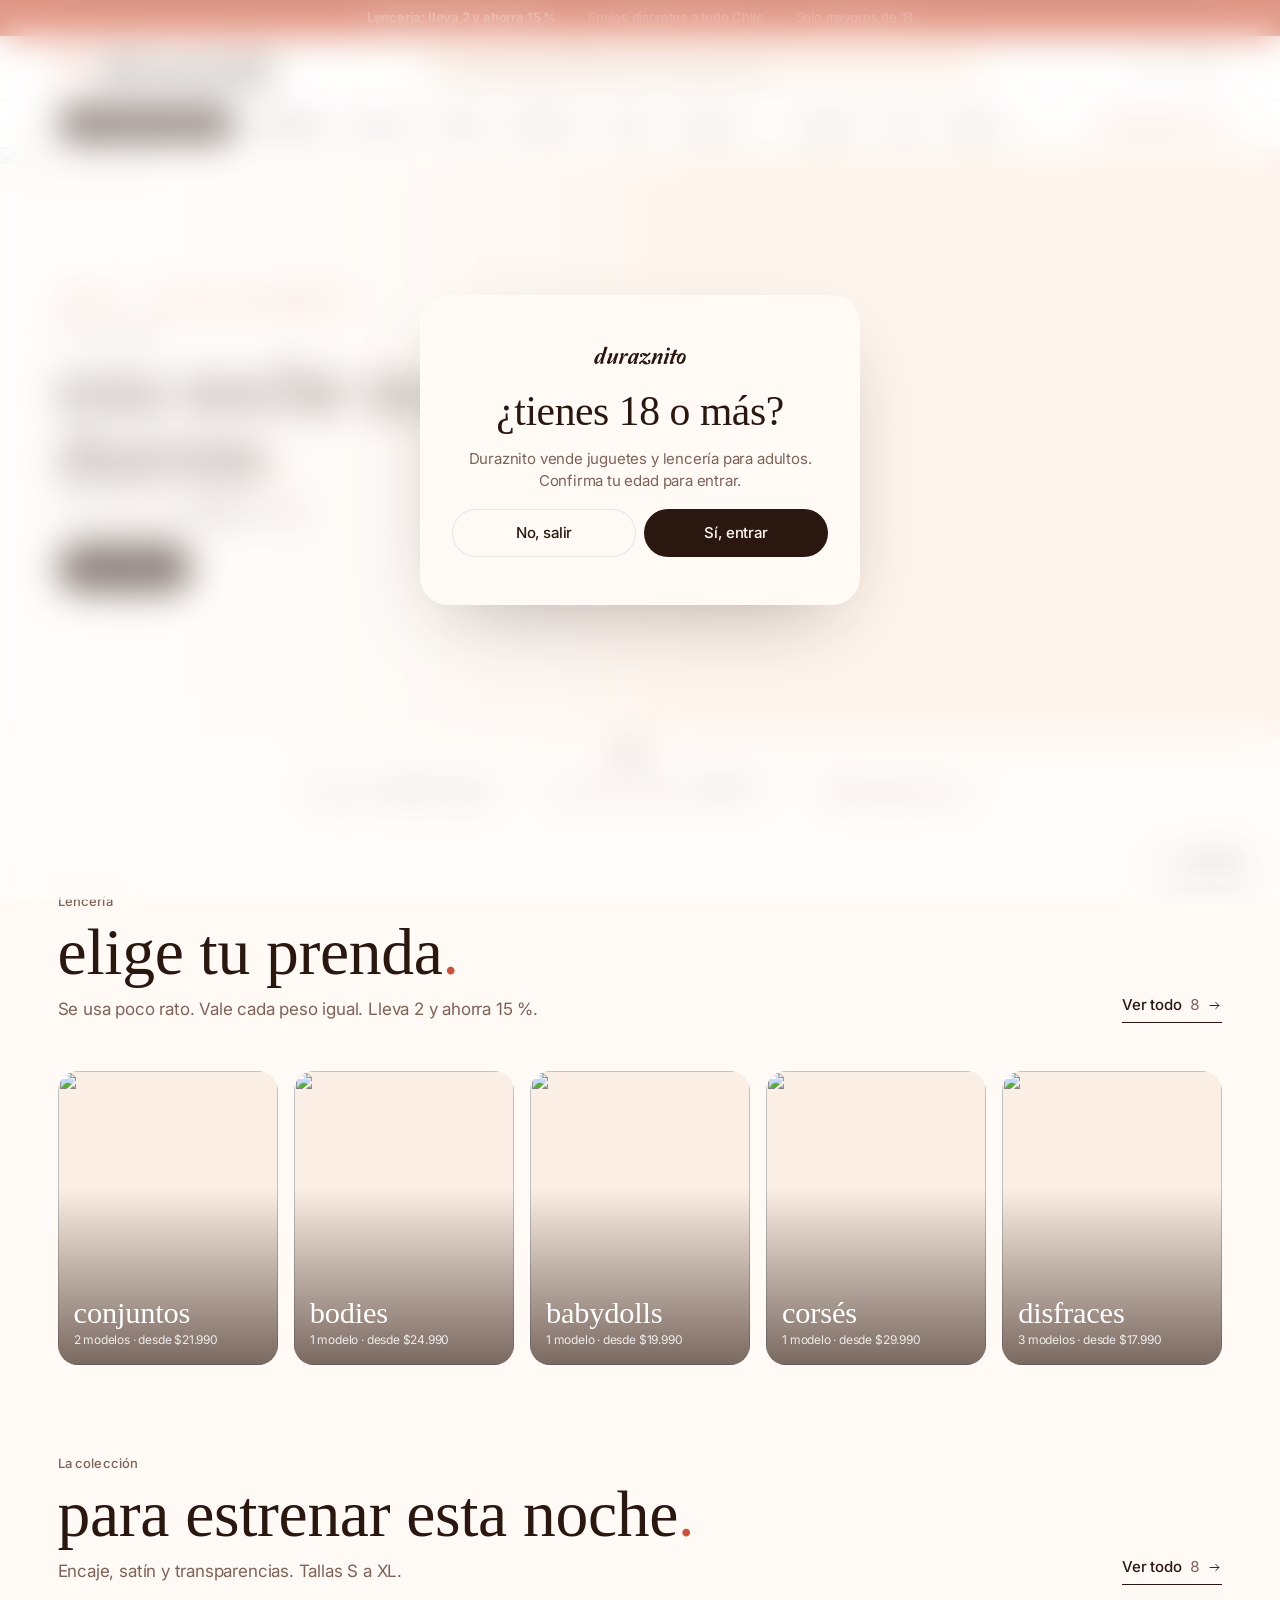
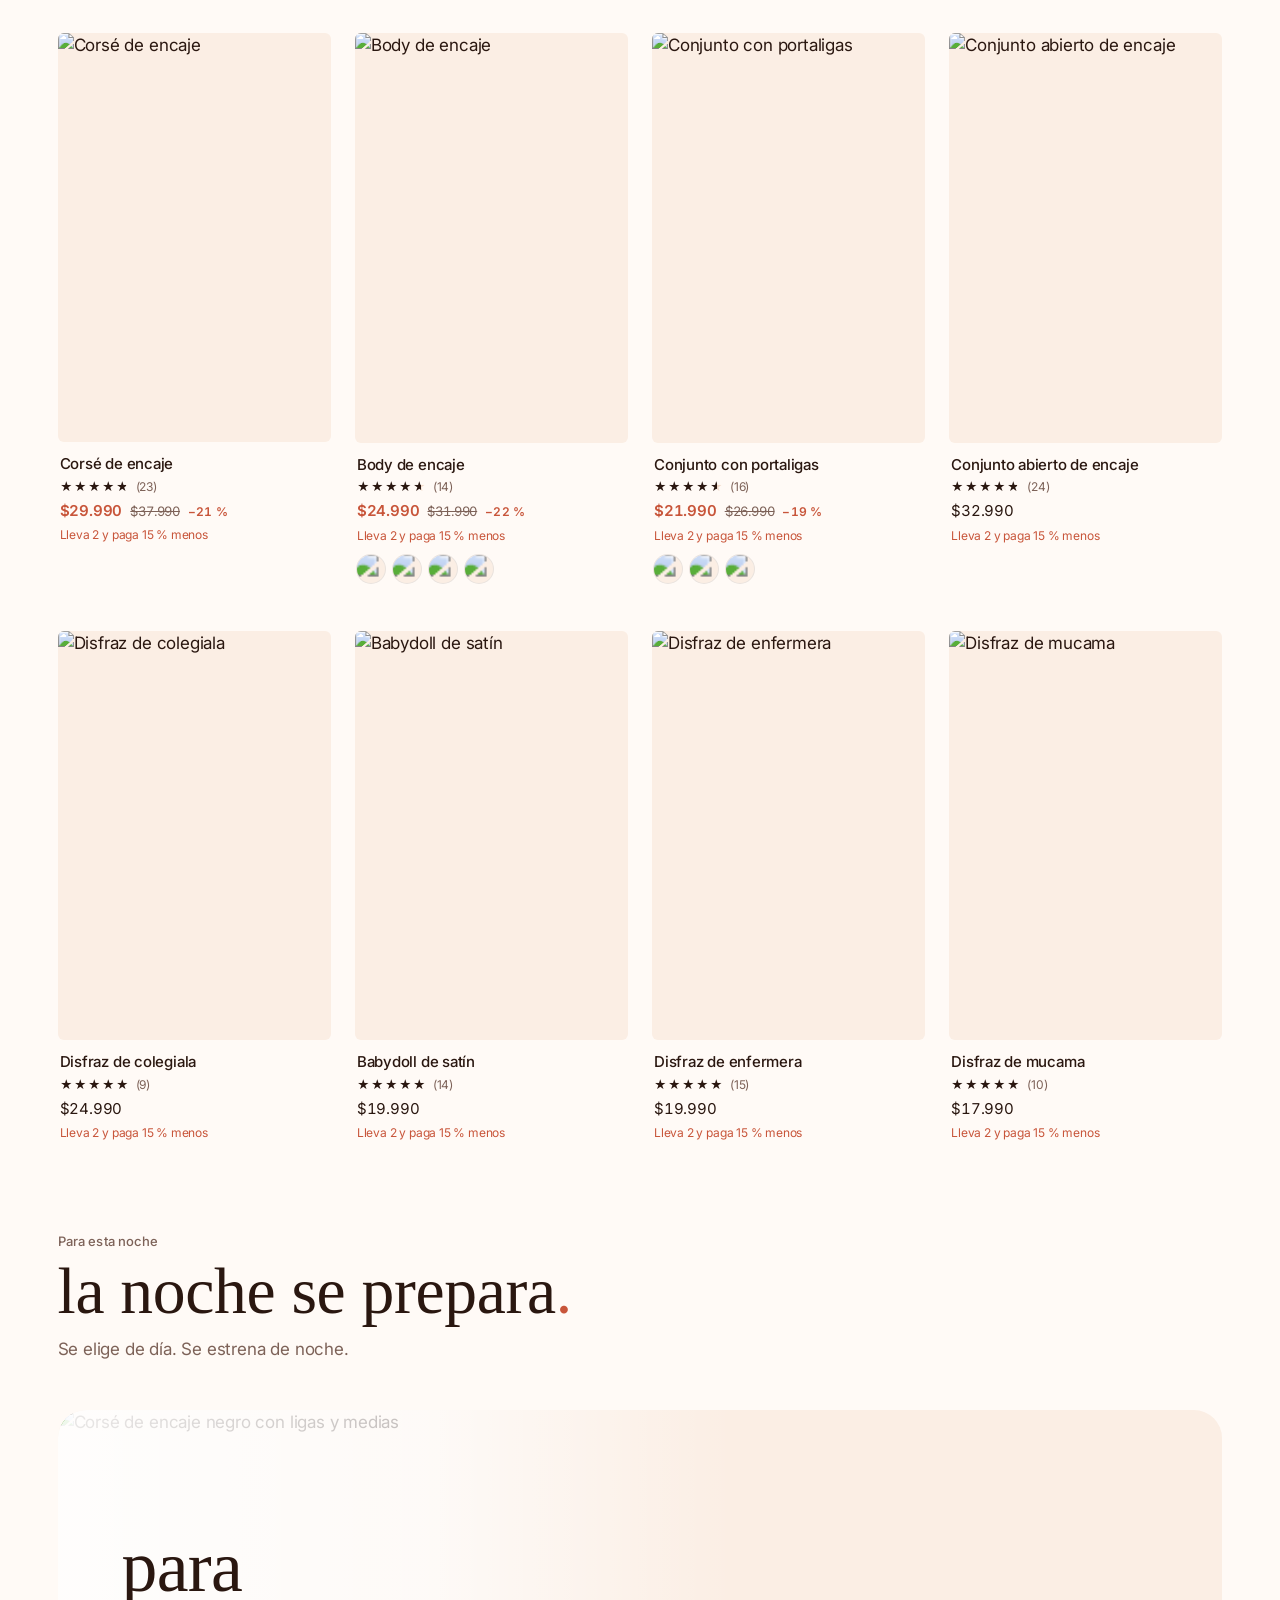
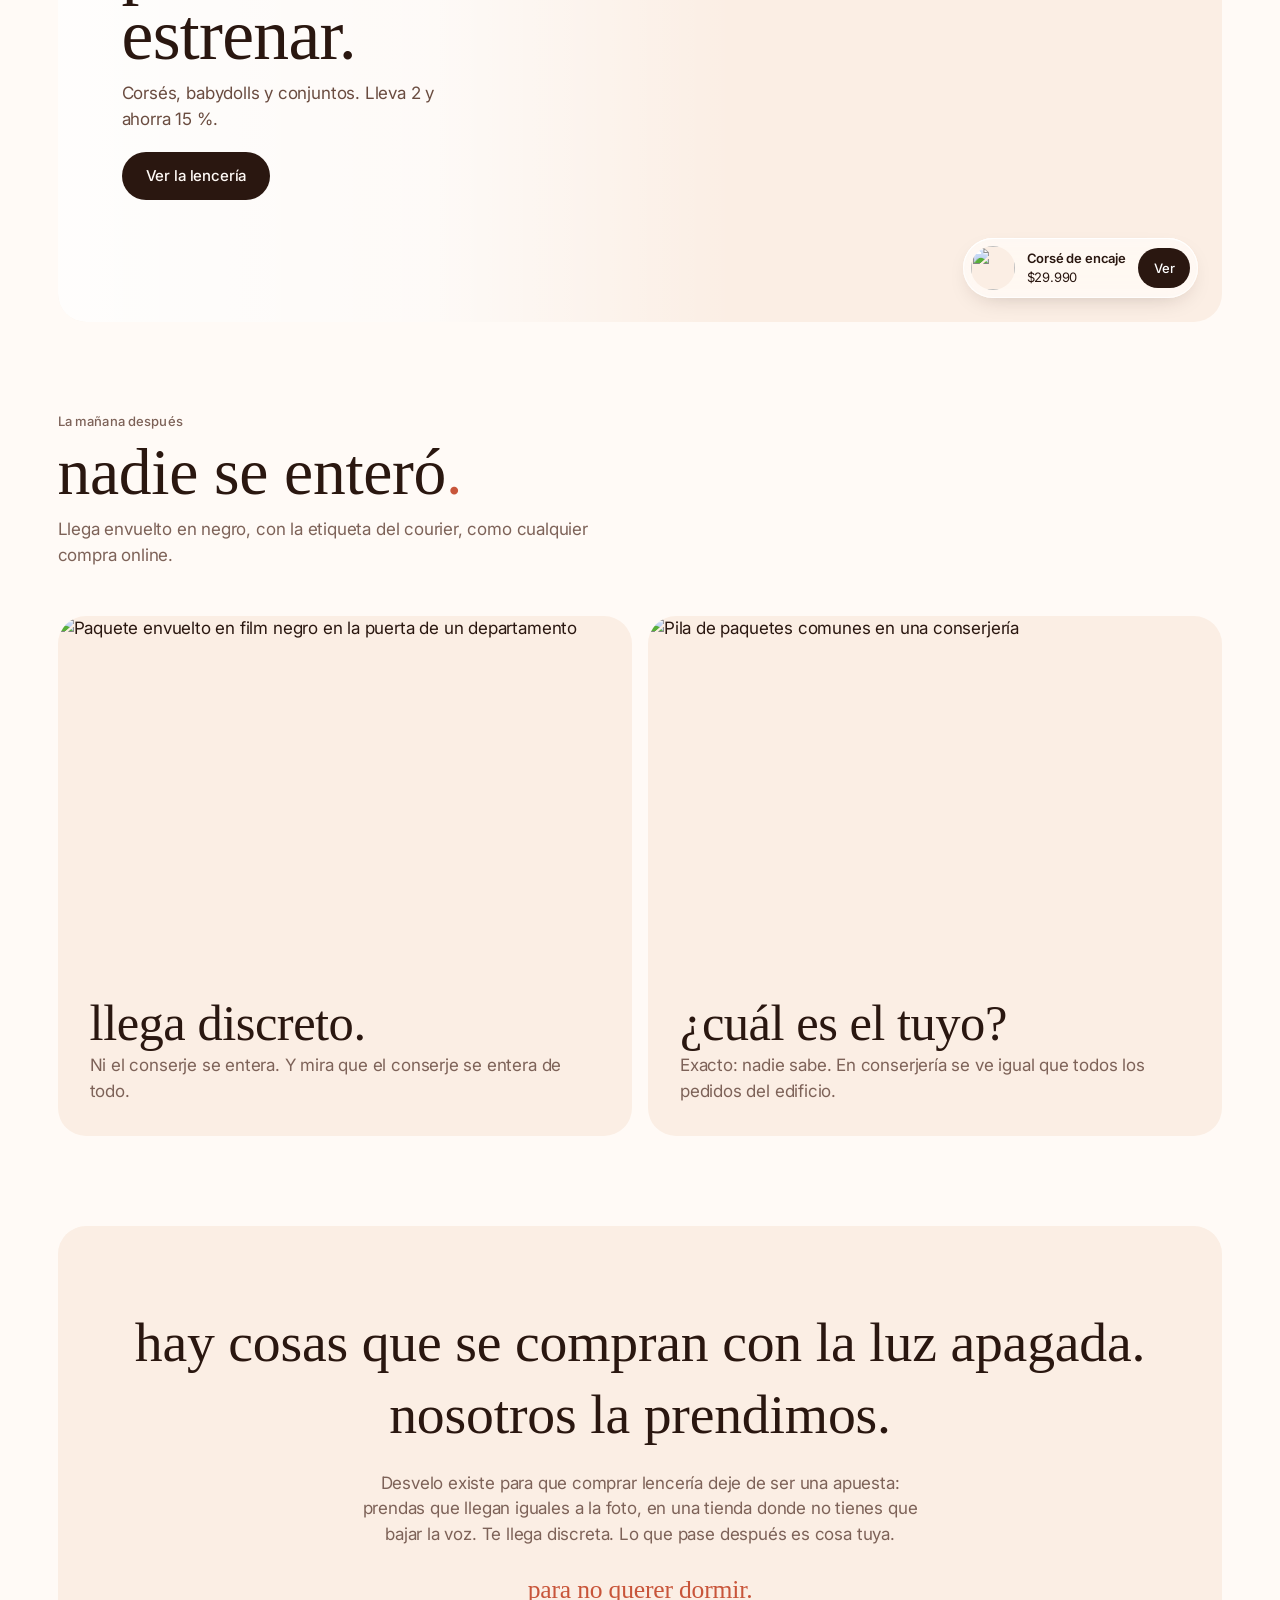
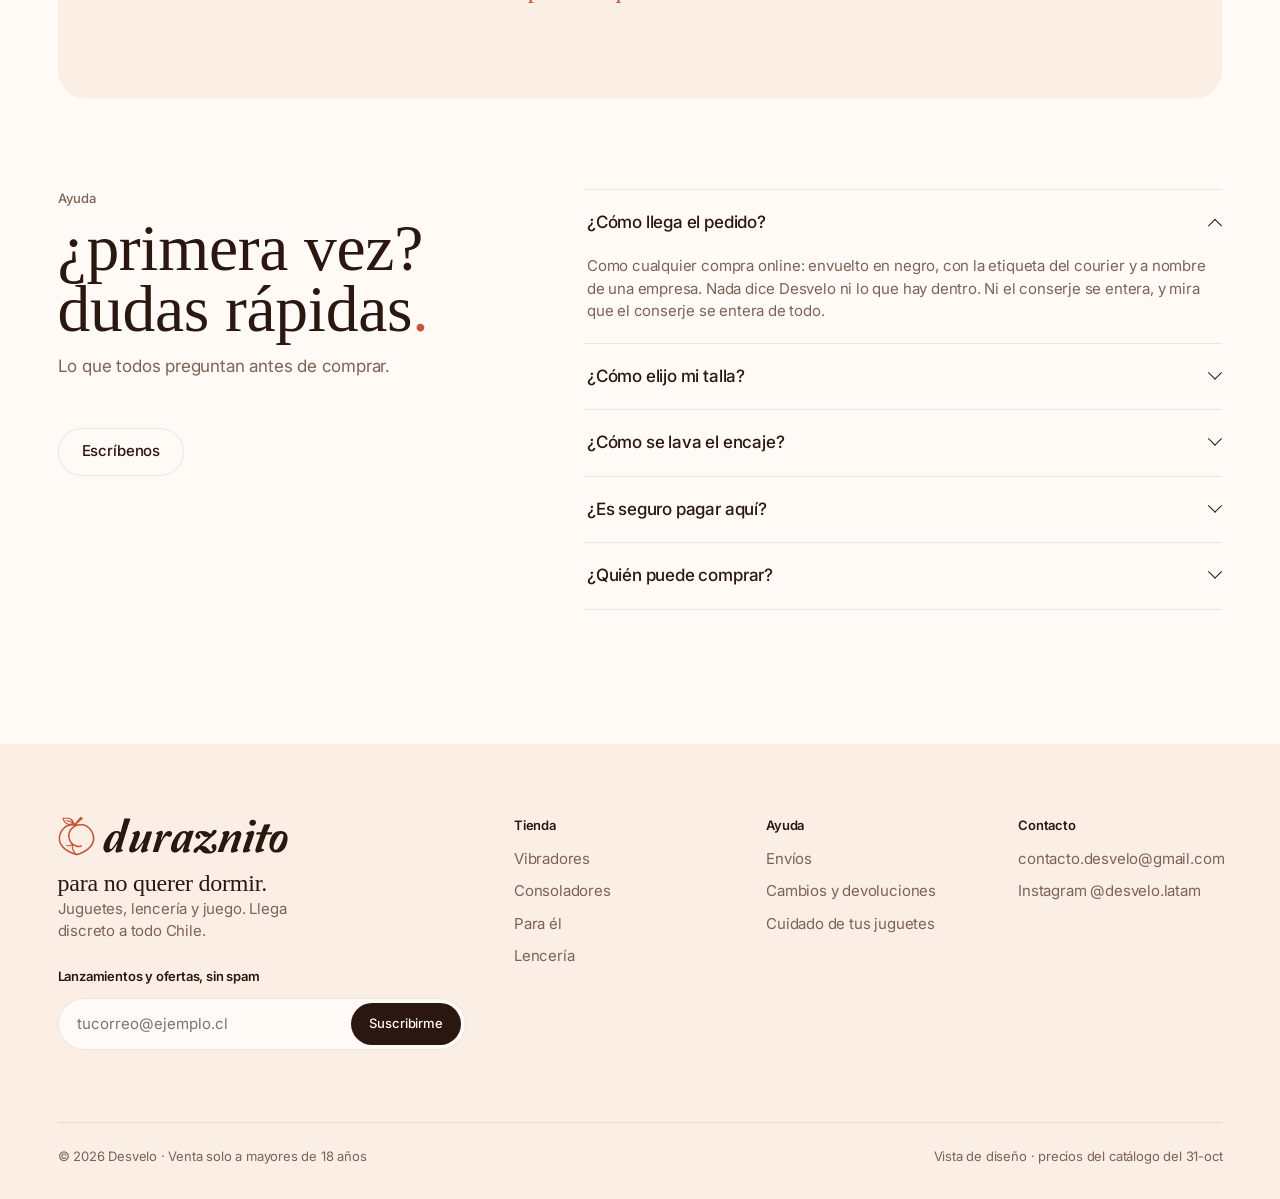
==== commit 289af9f5: "Ficha de producto v2: rediseño móvil y escritorio (principios uxpeak) - Galería cuadrada sobre blanc" ====
--- a/index.html
+++ b/index.html
@@ -5,7 +5,7 @@
   <meta name="robots" content="noindex, nofollow">
   <meta http-equiv="Cache-Control" content="no-cache, no-store, must-revalidate">
   <meta name="viewport" content="width=device-width,initial-scale=1">
-  <title>Duraznito · Juguetes, lencería y juego</title>
+  <title>Desvelo · Juguetes, lencería y juego</title>
   <meta name="theme-color" content="#ffffff">
   <link rel="icon" href="assets/desvelo-durazno-favicon.svg" type="image/svg+xml">
   <link rel="icon" href="assets/desvelo-favicon-durazno-32.png" sizes="32x32" type="image/png">
@@ -17,7 +17,7 @@
   <link rel="stylesheet" href="assets/base.css?v=1793928678">
   <script src="marca/config-vista-previa.js?v=1793928678"></script>
   <script src="assets/theme.js?v=1793928678" defer></script>
-  <script src="assets/tienda-demo.js?v=1793928678" defer></script>
+  <script src="assets/tienda-demo.js?v=1794700000" defer></script>
 </head>
 <body>
   <svg width="0" height="0" style="position:absolute" aria-hidden="true">
@@ -44,7 +44,7 @@
   <header class="site-header">
     <div class="page-width header-inner header-inner--v2">
       <button class="mobile-nav-toggle" data-nav-toggle aria-controls="MobileNav" aria-expanded="false" aria-label="Abrir menú"><svg class="icono"><use href="#i-menu"/></svg></button>
-      <a class="brand-logo" href="index.html" aria-label="Duraznito, inicio"><img class="logo-durazno" src="assets/desvelo-durazno-a-justo.svg" width="524" height="558" alt=""><img class="logo-palabra" src="assets/desvelo-wordmark.svg" width="3704" height="724" alt="Duraznito"></a>
+      <a class="brand-logo" href="index.html" aria-label="Desvelo, inicio"><img class="logo-durazno" src="assets/desvelo-durazno-a-justo.svg" width="524" height="558" alt=""><img class="logo-palabra" src="assets/desvelo-wordmark.svg" width="2599" height="713" alt="Desvelo"></a>
       <button class="header-buscar" type="button" data-buscar><svg class="icono" aria-hidden="true"><use href="#i-buscar"/></svg>¿Qué buscas? Body, corsé, conjunto rojo…</button>
       <div class="header-actions">
         <a class="header-action" href="#" aria-label="Buscar" data-solo-movil><svg class="icono"><use href="#i-buscar"/></svg></a>
@@ -73,7 +73,7 @@
       <div class="mobile-nav__tipos"><a href="coleccion.html?tipo=conjuntos"><img src="assets/desvelo-real-conjunto-con-portaligas.jpg" alt="" loading="lazy">Conjuntos</a><a href="coleccion.html?tipo=bodies"><img src="assets/desvelo-real-body-de-encaje.jpg" alt="" loading="lazy">Bodies</a><a href="coleccion.html?tipo=babydolls"><img src="assets/desvelo-real-babydoll-de-satin.jpg" alt="" loading="lazy">Babydolls</a><a href="coleccion.html?tipo=corses"><img src="assets/desvelo-real-corse-de-encaje.jpg" alt="" loading="lazy">Corsés</a><a href="coleccion.html?tipo=disfraces"><img src="assets/desvelo-real-disfraz-de-enfermera.jpg" alt="" loading="lazy">Disfraces</a></div>
       <a href="coleccion.html?c=packs">Packs<img src="assets/desvelo-pack-real2-encaje-y-juego.jpg" alt="" loading="lazy"></a>
       <a href="coleccion.html?c=vibradores">Vibradores<img src="assets/desvelo-real-varita-2-en-1.jpg" alt="" loading="lazy"></a><a href="coleccion.html?c=consoladores">Consoladores<img src="assets/desvelo-real-consolador-de-vidrio.jpg" alt="" loading="lazy"></a><a href="coleccion.html?c=para-el">Para él<img src="assets/desvelo-real-anillo-vibrador.jpg" alt="" loading="lazy"></a><a href="coleccion.html?c=anal">Anal<img src="assets/desvelo-real-plug-joya-mediano.jpg" alt="" loading="lazy"></a><a href="coleccion.html?c=bondage">Bondage<img src="assets/desvelo-real-esposas-de-felpa.jpg" alt="" loading="lazy"></a>
-      <div class="mobile-nav__extra"><a href="coleccion.html?primera">Primera vez</a><a href="coleccion.html?para=pareja">Para parejas</a><a href="coleccion.html?precio=p1,p2">Regalos</a><a href="#" data-test>Encuentra el tuyo · test de 3 preguntas</a><a href="coleccion.html">Toda la tienda</a><a href="mailto:hola@duraznito.cl">Escríbenos</a></div>
+      <div class="mobile-nav__extra"><a href="coleccion.html?primera">Primera vez</a><a href="coleccion.html?para=pareja">Para parejas</a><a href="coleccion.html?precio=p1,p2">Regalos</a><a href="#" data-test>Encuentra el tuyo · test de 3 preguntas</a><a href="coleccion.html">Toda la tienda</a><a href="mailto:contacto.desvelo@gmail.com">Escríbenos</a></div>
     </nav>
   </header>
 
@@ -83,7 +83,7 @@
         <div class="carrusel__pista" tabindex="0">
           <article class="banner" aria-roledescription="diapositiva" aria-label="1 de 3">
             <picture class="banner__media"><source media="(max-width: 759px)" srcset="assets/desvelo-banner-real6-corse-movil.jpg" width="1536" height="1280"><img src="assets/desvelo-banner-real-corse.jpg" width="1536" height="1024" fetchpriority="high" alt="Corsé de encaje" style="object-position:70% center"></picture>
-            <div class="banner__copy despertar"><p class="banner__oferta"><b>−21 %</b><span>precio de lanzamiento</span></p><p class="antetitulo">Corsé de encaje</p><h1 class="marca-titulo banner__titulo">dulce por fuera, atrevida por dentro.</h1><p class="banner__producto"><span>Corsé de encaje</span><span class="banner__precio">$29.990</span><s class="precio-antes" style="margin:0">$37.990</s></p><a class="boton" href="producto.html?p=corse-de-encaje">Ver el corsé<span class="banner__precio-boton"> · $29.990</span></a></div>
+            <div class="banner__copy despertar"><p class="banner__oferta"><b>−21 %</b><span>precio de lanzamiento</span></p><p class="antetitulo">Corsé de encaje</p><h1 class="marca-titulo banner__titulo">esta noche no se duerme.</h1><p class="banner__producto"><span>Corsé de encaje</span><span class="banner__precio">$29.990</span><s class="precio-antes" style="margin:0">$37.990</s></p><a class="boton" href="producto.html?p=corse-de-encaje">Ver el corsé<span class="banner__precio-boton"> · $29.990</span></a></div>
           </article><article class="banner" aria-roledescription="diapositiva" aria-label="2 de 3">
             <picture class="banner__media"><source media="(max-width: 759px)" srcset="assets/desvelo-banner-real6-portaligas-movil.jpg" width="1536" height="1280"><img src="assets/desvelo-banner-real-portaligas.jpg" width="1536" height="1024" loading="lazy" alt="Conjunto con portaligas rojo" style="object-position:70% center"></picture>
             <div class="banner__copy"><p class="banner__oferta"><b>−19 %</b><span>en el conjunto rojo</span></p><p class="antetitulo">Conjunto con portaligas</p><h2 class="marca-titulo banner__titulo">rojo, por si había dudas.</h2><p class="banner__producto"><span>Conjunto con portaligas</span><span class="banner__precio">$21.990</span><s class="precio-antes" style="margin:0">$26.990</s></p><a class="boton" href="producto.html?p=conjunto-con-portaligas">Ver el conjunto<span class="banner__precio-boton"> · $21.990</span></a></div>
@@ -112,18 +112,18 @@
     </section>
 
     <section class="seccion--compacta page-width" id="lenceria">
-      <div class="seccion-cabeza aparece" data-titulo="Para estrenar esta noche."><div class="seccion-cabeza__textos"><p class="seccion-cabeza__que">La colección</p><h2>para estrenar cuando quieras<span class="punto-final">.</span></h2><p class="seccion-cabeza__porque">Encaje, satín y transparencias. Tallas S a XL.</p></div><a class="ver-todo" href="coleccion.html?c=lenceria">Ver todo <span>8</span><svg class="icono"><use href="#i-flecha"/></svg></a></div>
+      <div class="seccion-cabeza aparece" data-titulo="Para estrenar esta noche."><div class="seccion-cabeza__textos"><p class="seccion-cabeza__que">La colección</p><h2>para estrenar esta noche<span class="punto-final">.</span></h2><p class="seccion-cabeza__porque">Encaje, satín y transparencias. Tallas S a XL.</p></div><a class="ver-todo" href="coleccion.html?c=lenceria">Ver todo <span>8</span><svg class="icono"><use href="#i-flecha"/></svg></a></div>
       <div class="product-grid"><article class="product-card product-card--lenceria" data-handle="corse-de-encaje"><div class="product-card__media"><a href="producto.html?p=corse-de-encaje" class="product-card__enlace" aria-label="Corsé de encaje"><img class="product-card__principal" src="assets/desvelo-real-corse-de-encaje.jpg" width="1024" height="1536" loading="lazy" alt="Corsé de encaje"></a><button class="guardar" type="button" data-guardar="corse-de-encaje" aria-pressed="false" aria-label="Guardar Corsé de encaje"><svg class="icono" viewBox="0 0 24 24" aria-hidden="true"><path d="M7 4.5h10v15.5l-5-3.6-5 3.6z"/></svg></button></div><div class="product-card__info"><h3 class="product-card__title"><a href="producto.html?p=corse-de-encaje">Corsé de encaje</a></h3><p class="product-card__estrellas"><span class="estrellas" style="--v:4.7">★★★★★</span><span>(23)</span></p><p class="product-card__precio product-card__precio--oferta">$29.990<s>$37.990</s><span class="product-card__dcto">−21 %</span></p><p class="product-card__nota product-card__nota--oferta">Lleva 2 y paga 15 % menos</p></div></article><article class="product-card product-card--lenceria" data-handle="body-de-encaje"><div class="product-card__media"><a href="producto.html?p=body-de-encaje" class="product-card__enlace" aria-label="Body de encaje"><img class="product-card__principal" src="assets/desvelo-real-body-de-encaje--negro.jpg" width="1024" height="1536" loading="lazy" alt="Body de encaje"><img class="product-card__segunda" src="assets/desvelo-real-body-de-encaje--verde.jpg" width="1024" height="1536" loading="lazy" alt=""></a><button class="guardar" type="button" data-guardar="body-de-encaje" aria-pressed="false" aria-label="Guardar Body de encaje"><svg class="icono" viewBox="0 0 24 24" aria-hidden="true"><path d="M7 4.5h10v15.5l-5-3.6-5 3.6z"/></svg></button></div><div class="product-card__info"><h3 class="product-card__title"><a href="producto.html?p=body-de-encaje">Body de encaje</a></h3><p class="product-card__estrellas"><span class="estrellas" style="--v:4.6">★★★★★</span><span>(14)</span></p><p class="product-card__precio product-card__precio--oferta">$24.990<s>$31.990</s><span class="product-card__dcto">−22 %</span></p><p class="product-card__nota product-card__nota--oferta">Lleva 2 y paga 15 % menos</p><div class="product-card__miniaturas"><a class="miniatura" href="producto.html?p=body-de-encaje&amp;color=negro" data-foto="assets/desvelo-real-body-de-encaje--negro.jpg" title="Negro" aria-label="Body de encaje en negro"><img src="assets/desvelo-real-body-de-encaje--negro.jpg" width="1024" height="1536" loading="lazy" alt=""></a><a class="miniatura" href="producto.html?p=body-de-encaje&amp;color=verde" data-foto="assets/desvelo-real-body-de-encaje--verde.jpg" title="Verde" aria-label="Body de encaje en verde"><img src="assets/desvelo-real-body-de-encaje--verde.jpg" width="1024" height="1536" loading="lazy" alt=""></a><a class="miniatura" href="producto.html?p=body-de-encaje&amp;color=azul" data-foto="assets/desvelo-real-body-de-encaje--azul.jpg" title="Azul" aria-label="Body de encaje en azul"><img src="assets/desvelo-real-body-de-encaje--azul.jpg" width="1024" height="1536" loading="lazy" alt=""></a><a class="miniatura" href="producto.html?p=body-de-encaje&amp;color=rojo" data-foto="assets/desvelo-real-body-de-encaje--rojo.jpg" title="Rojo" aria-label="Body de encaje en rojo"><img src="assets/desvelo-real-body-de-encaje--rojo.jpg" width="1024" height="1536" loading="lazy" alt=""></a></div></div></article><article class="product-card product-card--lenceria" data-handle="conjunto-con-portaligas"><div class="product-card__media"><a href="producto.html?p=conjunto-con-portaligas" class="product-card__enlace" aria-label="Conjunto con portaligas"><img class="product-card__principal" src="assets/desvelo-real-conjunto-con-portaligas--rojo.jpg" width="1024" height="1536" loading="lazy" alt="Conjunto con portaligas"><img class="product-card__segunda" src="assets/desvelo-real-conjunto-con-portaligas--negro.jpg" width="1024" height="1536" loading="lazy" alt=""></a><button class="guardar" type="button" data-guardar="conjunto-con-portaligas" aria-pressed="false" aria-label="Guardar Conjunto con portaligas"><svg class="icono" viewBox="0 0 24 24" aria-hidden="true"><path d="M7 4.5h10v15.5l-5-3.6-5 3.6z"/></svg></button></div><div class="product-card__info"><h3 class="product-card__title"><a href="producto.html?p=conjunto-con-portaligas">Conjunto con portaligas</a></h3><p class="product-card__estrellas"><span class="estrellas" style="--v:4.5">★★★★★</span><span>(16)</span></p><p class="product-card__precio product-card__precio--oferta">$21.990<s>$26.990</s><span class="product-card__dcto">−19 %</span></p><p class="product-card__nota product-card__nota--oferta">Lleva 2 y paga 15 % menos</p><div class="product-card__miniaturas"><a class="miniatura" href="producto.html?p=conjunto-con-portaligas&amp;color=rojo" data-foto="assets/desvelo-real-conjunto-con-portaligas--rojo.jpg" title="Rojo" aria-label="Conjunto con portaligas en rojo"><img src="assets/desvelo-real-conjunto-con-portaligas--rojo.jpg" width="1024" height="1536" loading="lazy" alt=""></a><a class="miniatura" href="producto.html?p=conjunto-con-portaligas&amp;color=negro" data-foto="assets/desvelo-real-conjunto-con-portaligas--negro.jpg" title="Negro" aria-label="Conjunto con portaligas en negro"><img src="assets/desvelo-real-conjunto-con-portaligas--negro.jpg" width="1024" height="1536" loading="lazy" alt=""></a><a class="miniatura" href="producto.html?p=conjunto-con-portaligas&amp;color=blanco" data-foto="assets/desvelo-real-conjunto-con-portaligas--blanco.jpg" title="Blanco" aria-label="Conjunto con portaligas en blanco"><img src="assets/desvelo-real-conjunto-con-portaligas--blanco.jpg" width="1024" height="1536" loading="lazy" alt=""></a></div></div></article><article class="product-card product-card--lenceria" data-handle="conjunto-abierto-de-encaje"><div class="product-card__media"><a href="producto.html?p=conjunto-abierto-de-encaje" class="product-card__enlace" aria-label="Conjunto abierto de encaje"><img class="product-card__principal" src="assets/desvelo-real-conjunto-abierto-de-encaje.jpg" width="1024" height="1536" loading="lazy" alt="Conjunto abierto de encaje"></a><button class="guardar" type="button" data-guardar="conjunto-abierto-de-encaje" aria-pressed="false" aria-label="Guardar Conjunto abierto de encaje"><svg class="icono" viewBox="0 0 24 24" aria-hidden="true"><path d="M7 4.5h10v15.5l-5-3.6-5 3.6z"/></svg></button></div><div class="product-card__info"><h3 class="product-card__title"><a href="producto.html?p=conjunto-abierto-de-encaje">Conjunto abierto de encaje</a></h3><p class="product-card__estrellas"><span class="estrellas" style="--v:4.7">★★★★★</span><span>(24)</span></p><p class="product-card__precio">$32.990</p><p class="product-card__nota product-card__nota--oferta">Lleva 2 y paga 15 % menos</p></div></article><article class="product-card product-card--lenceria" data-handle="disfraz-de-colegiala"><div class="product-card__media"><a href="producto.html?p=disfraz-de-colegiala" class="product-card__enlace" aria-label="Disfraz de colegiala"><img class="product-card__principal" src="assets/desvelo-real-disfraz-de-colegiala-2.jpg" width="1024" height="1536" loading="lazy" alt="Disfraz de colegiala"></a><button class="guardar" type="button" data-guardar="disfraz-de-colegiala" aria-pressed="false" aria-label="Guardar Disfraz de colegiala"><svg class="icono" viewBox="0 0 24 24" aria-hidden="true"><path d="M7 4.5h10v15.5l-5-3.6-5 3.6z"/></svg></button></div><div class="product-card__info"><h3 class="product-card__title"><a href="producto.html?p=disfraz-de-colegiala">Disfraz de colegiala</a></h3><p class="product-card__estrellas"><span class="estrellas" style="--v:4.9">★★★★★</span><span>(9)</span></p><p class="product-card__precio">$24.990</p><p class="product-card__nota product-card__nota--oferta">Lleva 2 y paga 15 % menos</p></div></article><article class="product-card product-card--lenceria" data-handle="babydoll-de-satin"><div class="product-card__media"><a href="producto.html?p=babydoll-de-satin" class="product-card__enlace" aria-label="Babydoll de satín"><img class="product-card__principal" src="assets/desvelo-real-babydoll-de-satin.jpg" width="1024" height="1536" loading="lazy" alt="Babydoll de satín"></a><button class="guardar" type="button" data-guardar="babydoll-de-satin" aria-pressed="false" aria-label="Guardar Babydoll de satín"><svg class="icono" viewBox="0 0 24 24" aria-hidden="true"><path d="M7 4.5h10v15.5l-5-3.6-5 3.6z"/></svg></button></div><div class="product-card__info"><h3 class="product-card__title"><a href="producto.html?p=babydoll-de-satin">Babydoll de satín</a></h3><p class="product-card__estrellas"><span class="estrellas" style="--v:4.9">★★★★★</span><span>(14)</span></p><p class="product-card__precio">$19.990</p><p class="product-card__nota product-card__nota--oferta">Lleva 2 y paga 15 % menos</p></div></article><article class="product-card product-card--lenceria" data-handle="disfraz-de-enfermera"><div class="product-card__media"><a href="producto.html?p=disfraz-de-enfermera" class="product-card__enlace" aria-label="Disfraz de enfermera"><img class="product-card__principal" src="assets/desvelo-real-disfraz-de-enfermera.jpg" width="1024" height="1536" loading="lazy" alt="Disfraz de enfermera"></a><button class="guardar" type="button" data-guardar="disfraz-de-enfermera" aria-pressed="false" aria-label="Guardar Disfraz de enfermera"><svg class="icono" viewBox="0 0 24 24" aria-hidden="true"><path d="M7 4.5h10v15.5l-5-3.6-5 3.6z"/></svg></button></div><div class="product-card__info"><h3 class="product-card__title"><a href="producto.html?p=disfraz-de-enfermera">Disfraz de enfermera</a></h3><p class="product-card__estrellas"><span class="estrellas" style="--v:4.9">★★★★★</span><span>(15)</span></p><p class="product-card__precio">$19.990</p><p class="product-card__nota product-card__nota--oferta">Lleva 2 y paga 15 % menos</p></div></article><article class="product-card product-card--lenceria" data-handle="disfraz-de-mucama"><div class="product-card__media"><a href="producto.html?p=disfraz-de-mucama" class="product-card__enlace" aria-label="Disfraz de mucama"><img class="product-card__principal" src="assets/desvelo-real-disfraz-de-mucama-2.jpg" width="1024" height="1536" loading="lazy" alt="Disfraz de mucama"></a><button class="guardar" type="button" data-guardar="disfraz-de-mucama" aria-pressed="false" aria-label="Guardar Disfraz de mucama"><svg class="icono" viewBox="0 0 24 24" aria-hidden="true"><path d="M7 4.5h10v15.5l-5-3.6-5 3.6z"/></svg></button></div><div class="product-card__info"><h3 class="product-card__title"><a href="producto.html?p=disfraz-de-mucama">Disfraz de mucama</a></h3><p class="product-card__estrellas"><span class="estrellas" style="--v:4.9">★★★★★</span><span>(10)</span></p><p class="product-card__precio">$17.990</p><p class="product-card__nota product-card__nota--oferta">Lleva 2 y paga 15 % menos</p></div></article></div>
     </section>
 
     <section class="seccion--compacta page-width">
-      <div class="seccion-cabeza aparece" data-titulo="Se prepara con gusto."><div class="seccion-cabeza__textos"><p class="seccion-cabeza__que">Para estrenar</p><h2>se prepara con gusto<span class="punto-final">.</span></h2><p class="seccion-cabeza__porque">Se elige con calma. Se estrena con ganas.</p></div></div>
+      <div class="seccion-cabeza aparece" data-titulo="La noche se prepara."><div class="seccion-cabeza__textos"><p class="seccion-cabeza__que">Para esta noche</p><h2>la noche se prepara<span class="punto-final">.</span></h2><p class="seccion-cabeza__porque">Se elige de día. Se estrena de noche.</p></div></div>
       <div class="campana campana--ancha aparece"><img class="campana__foto" src="assets/desvelo-escena-real4-cama.jpg" alt="Corsé de encaje negro con ligas y medias" loading="lazy" style="object-position:72% center"><div class="campana__copy"><p class="marca-titulo campana__titulo">para estrenar.</p><p>Corsés, babydolls y conjuntos. Lleva 2 y ahorra 15 %.</p><a class="boton" href="coleccion.html?c=lenceria">Ver la lencería</a></div>
         <div class="campana__ficha vidrio"><img src="assets/desvelo-real-corse-de-encaje.jpg" alt=""><span><b>Corsé de encaje</b>$29.990</span><a class="boton" href="producto.html?p=corse-de-encaje">Ver</a></div></div>
     </section>
 
     <section class="seccion--compacta page-width" aria-label="Cómo llega">
-      <div class="seccion-cabeza aparece" data-titulo="Nadie se enteró."><div class="seccion-cabeza__textos"><p class="seccion-cabeza__que">Envío discreto</p><h2>nadie se enteró<span class="punto-final">.</span></h2><p class="seccion-cabeza__porque">Llega envuelto en negro, con la etiqueta del courier, como cualquier compra online.</p></div></div>
+      <div class="seccion-cabeza aparece" data-titulo="Nadie se enteró."><div class="seccion-cabeza__textos"><p class="seccion-cabeza__que">La mañana después</p><h2>nadie se enteró<span class="punto-final">.</span></h2><p class="seccion-cabeza__porque">Llega envuelto en negro, con la etiqueta del courier, como cualquier compra online.</p></div></div>
       <div class="duo">
         <div class="campana aparece"><img class="campana__foto" src="assets/desvelo-paquete-puerta.jpg" alt="Paquete envuelto en film negro en la puerta de un departamento" loading="lazy" style="object-position:70% center"><div class="campana__copy"><p class="marca-titulo campana__titulo">llega discreto.</p><p>Ni el conserje se entera. Y mira que el conserje se entera de todo.</p></div></div>
         <div class="campana aparece"><img class="campana__foto" src="assets/desvelo-paquete-conserjeria.jpg" alt="Pila de paquetes comunes en una conserjería" loading="lazy" style="object-position:70% center"><div class="campana__copy"><p class="marca-titulo campana__titulo">¿cuál es el tuyo?</p><p>Exacto: nadie sabe. En conserjería se ve igual que todos los pedidos del edificio.</p></div></div>
@@ -134,16 +134,16 @@
       <div class="manifiesto aparece">
         <p class="manifiesto__linea">hay cosas que se compran con la luz apagada.</p>
         <p class="manifiesto__linea manifiesto__linea--fuerte">nosotros la prendimos.</p>
-        <p class="manifiesto__cuerpo">Duraznito existe para que comprar lencería deje de ser una apuesta: prendas que llegan iguales a la foto, en una tienda donde no tienes que bajar la voz. Te llega discreta. Lo que pase después es cosa tuya.</p>
+        <p class="manifiesto__cuerpo">Desvelo existe para que comprar lencería deje de ser una apuesta: prendas que llegan iguales a la foto, en una tienda donde no tienes que bajar la voz. Te llega discreta. Lo que pase después es cosa tuya.</p>
         <p class="manifiesto__firma">para no querer dormir.</p>
       </div>
     </section>
 
     <section class="seccion--compacta page-width">
       <div class="dudas">
-        <div><div class="seccion-cabeza aparece" data-titulo="¿Primera vez? Dudas rápidas."><div class="seccion-cabeza__textos"><p class="seccion-cabeza__que">Ayuda</p><h2>¿Primera vez? Dudas rápidas<span class="punto-final">.</span></h2><p class="seccion-cabeza__porque">Lo que todos preguntan antes de comprar.</p></div></div><a class="boton boton--claro" href="mailto:hola@duraznito.cl">Escríbenos</a></div>
+        <div><div class="seccion-cabeza aparece" data-titulo="¿Primera vez? Dudas rápidas."><div class="seccion-cabeza__textos"><p class="seccion-cabeza__que">Ayuda</p><h2>¿Primera vez? Dudas rápidas<span class="punto-final">.</span></h2><p class="seccion-cabeza__porque">Lo que todos preguntan antes de comprar.</p></div></div><a class="boton boton--claro" href="mailto:contacto.desvelo@gmail.com">Escríbenos</a></div>
         <div class="acordeon">
-          <details open><summary>¿Cómo llega el pedido?</summary><div class="acordeon__cuerpo"><p>Como cualquier compra online: envuelto en negro, con la etiqueta del courier y a nombre de una empresa. Nada dice Duraznito ni lo que hay dentro. Ni el conserje se entera, y mira que el conserje se entera de todo.</p></div></details>
+          <details open><summary>¿Cómo llega el pedido?</summary><div class="acordeon__cuerpo"><p>Como cualquier compra online: envuelto en negro, con la etiqueta del courier y a nombre de una empresa. Nada dice Desvelo ni lo que hay dentro. Ni el conserje se entera, y mira que el conserje se entera de todo.</p></div></details>
           <details><summary>¿Cómo elijo mi talla?</summary><div class="acordeon__cuerpo"><p>En cada prenda está «¿Qué talla soy?»: compara tus medidas con la tabla. Si quedas entre dos, escríbenos antes de comprar y te ayudamos.</p></div></details>
           <details><summary>¿Cómo se lava el encaje?</summary><div class="acordeon__cuerpo"><p>A mano, en agua fría y con jabón suave. Sin secadora: se seca extendido y a la sombra. Así el encaje dura mucho más.</p></div></details>
           <details><summary>¿Es seguro pagar aquí?</summary><div class="acordeon__cuerpo"><p>Sí: pagas en una plataforma de pago protegida.</p></div></details>
@@ -157,17 +157,17 @@
     <div class="page-width">
       <div class="footer-grid">
         <div>
-          <a class="footer-logo" href="index.html" aria-label="Duraznito"><img class="logo-durazno" src="assets/desvelo-durazno-a-justo.svg" width="524" height="558" alt=""><img class="logo-palabra" src="assets/desvelo-wordmark.svg" width="3704" height="724" alt="Duraznito"></a>
+          <a class="footer-logo" href="index.html" aria-label="Desvelo"><img class="logo-durazno" src="assets/desvelo-durazno-a-justo.svg" width="524" height="558" alt=""><img class="logo-palabra" src="assets/desvelo-wordmark.svg" width="2599" height="713" alt="Desvelo"></a>
           <p class="footer-intro"><span class="marca-titulo" style="font-size:1.5rem;color:var(--tinta)">para no querer dormir.</span><br>Juguetes, lencería y juego. Llega discreto a todo Chile.</p>
           <form class="suscribir" data-suscribir style="margin-top:var(--s-5)"><p class="footer-title" style="margin:0">Lanzamientos y ofertas, sin spam</p><div class="suscribir__fila"><input type="email" required placeholder="tucorreo@ejemplo.cl" aria-label="Correo"><button class="boton" type="submit">Suscribirme</button></div></form>
         </div>
         <div><p class="footer-title">Tienda</p><ul class="footer-links"><li><a href="coleccion.html?c=vibradores">Vibradores</a></li><li><a href="coleccion.html?c=consoladores">Consoladores</a></li><li><a href="coleccion.html?c=para-el">Para él</a></li><li><a href="coleccion.html?c=lenceria">Lencería</a></li></ul></div>
         <div><p class="footer-title">Ayuda</p><ul class="footer-links"><li><a href="#inicio">Envíos</a></li><li><a href="#inicio">Cambios y devoluciones</a></li><li><a href="#inicio">Cuidado de tus juguetes</a></li></ul></div>
-        <div><p class="footer-title">Contacto</p><ul class="footer-links"><li><a href="mailto:hola@duraznito.cl">hola@duraznito.cl</a></li><li><a href="https://www.instagram.com/duraznito.cl/" target="_blank" rel="noopener">Instagram @duraznito.cl</a></li></ul></div>
+        <div><p class="footer-title">Contacto</p><ul class="footer-links"><li><a href="mailto:contacto.desvelo@gmail.com">contacto.desvelo@gmail.com</a></li><li><a href="https://www.instagram.com/desvelo.latam/" target="_blank" rel="noopener">Instagram @desvelo.latam</a></li></ul></div>
       </div>
-      <div class="footer-bottom"><span>© 2026 Duraznito · Venta solo a mayores de 18 años</span><span>Vista de diseño · precios del catálogo del 31-oct</span></div>
+      <div class="footer-bottom"><span>© 2026 Desvelo · Venta solo a mayores de 18 años</span><span>Vista de diseño · precios del catálogo del 31-oct</span></div>
     </div>
   </footer>
-  <a class="flotante-dudas vidrio" href="mailto:hola@duraznito.cl"><svg class="icono" viewBox="0 0 24 24" aria-hidden="true"><path d="M5 18.5V7a2.5 2.5 0 0 1 2.5-2.5h9A2.5 2.5 0 0 1 19 7v6a2.5 2.5 0 0 1-2.5 2.5H9z"/></svg>¿Dudas?</a>
+  <a class="flotante-dudas vidrio" href="mailto:contacto.desvelo@gmail.com"><svg class="icono" viewBox="0 0 24 24" aria-hidden="true"><path d="M5 18.5V7a2.5 2.5 0 0 1 2.5-2.5h9A2.5 2.5 0 0 1 19 7v6a2.5 2.5 0 0 1-2.5 2.5H9z"/></svg>¿Dudas?</a>
 </body>
 </html>
